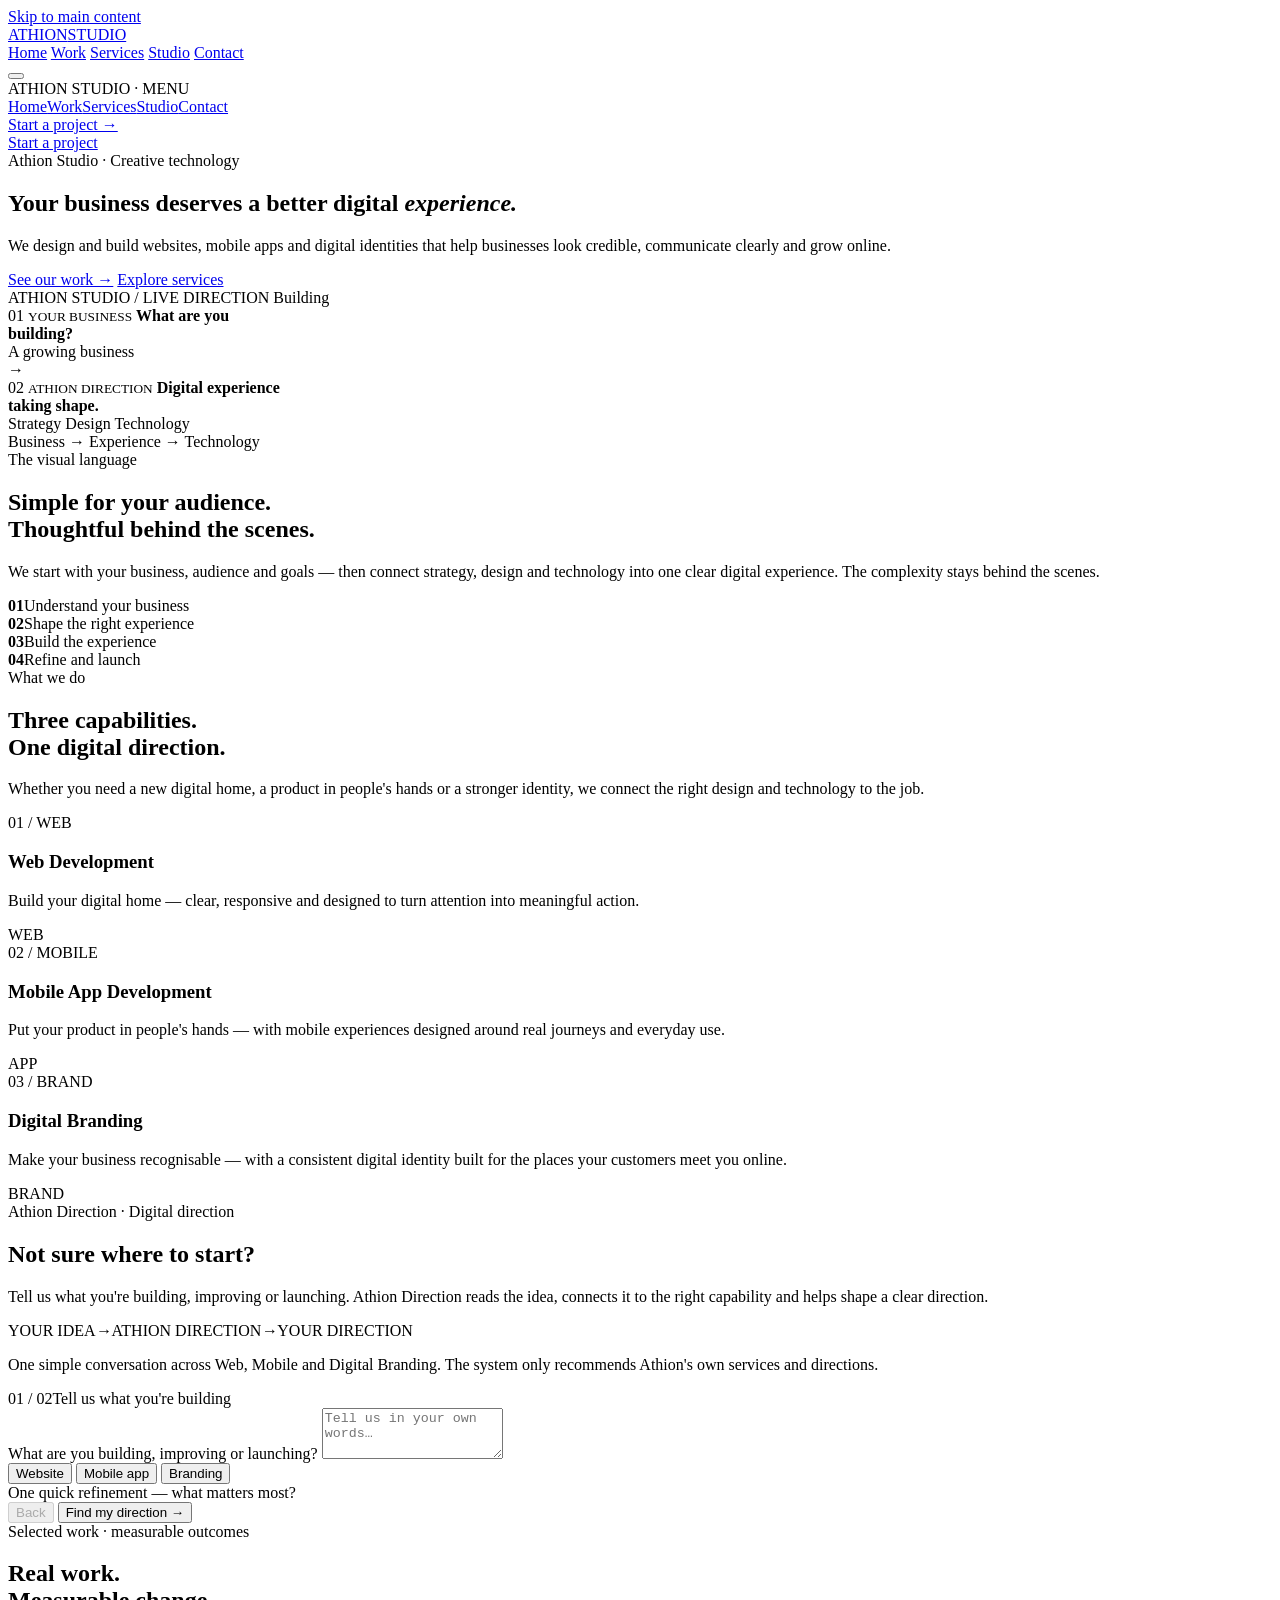
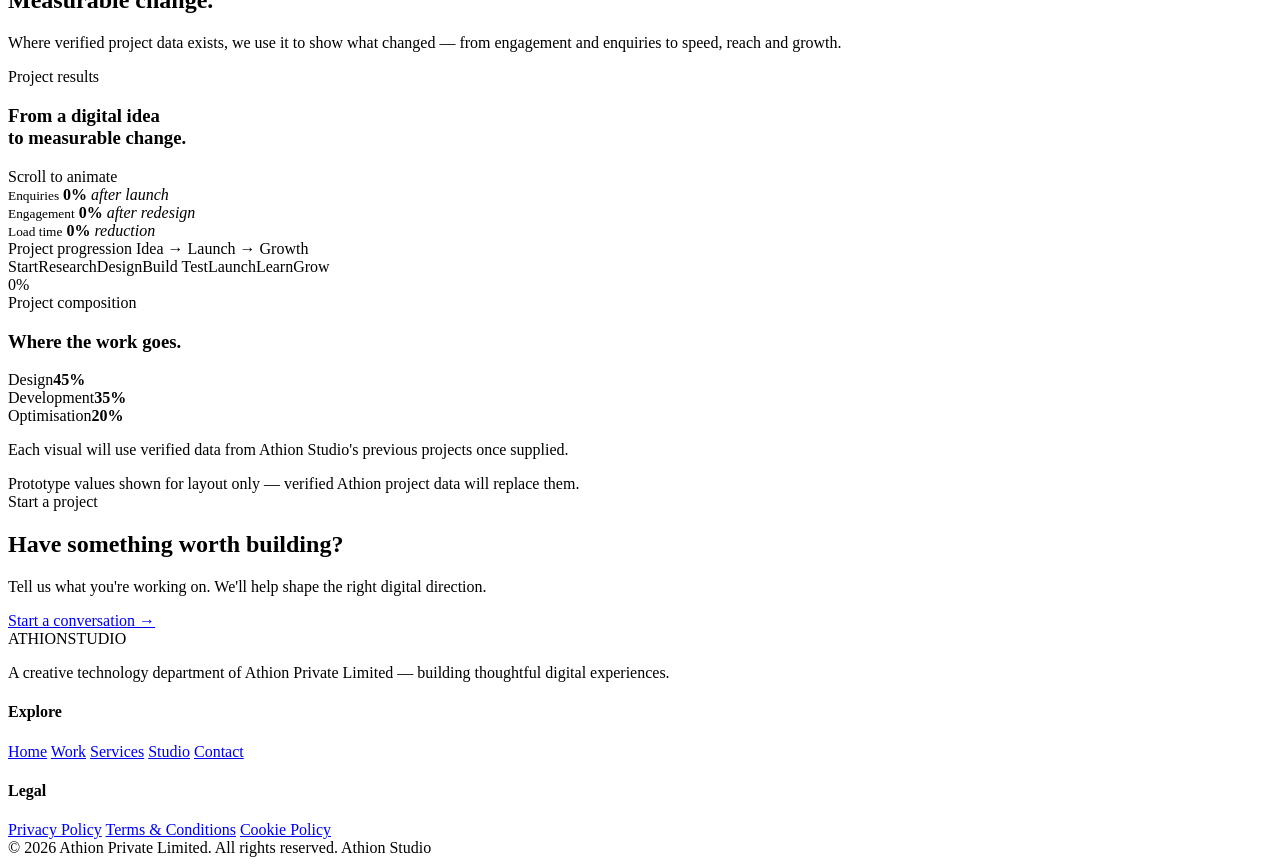
==== index.html @ c83d3cfb "Add files via upload" ====
<!DOCTYPE html>

<html lang="en">
<head>
<meta charset="utf-8"/>
<meta content="width=device-width, initial-scale=1.0" name="viewport"/>
<title>Athion Studio | Web, Mobile &amp; Digital Branding</title>
<link href="https://fonts.googleapis.com" rel="preconnect"/>
<link crossorigin="" href="https://fonts.gstatic.com" rel="preconnect"/>
<link href="https://fonts.googleapis.com/css2?family=Inter:wght@400;500;600;700;800&amp;display=swap" rel="stylesheet"/>
<link href="css/style.css" rel="stylesheet"/>
<meta content="Athion Studio creates thoughtful websites, mobile applications and digital branding for businesses through Curated and Crafted digital systems." name="description"/><meta content="index,follow,max-image-preview:large,max-snippet:-1,max-video-preview:-1" name="robots"/><meta content="Athion Private Limited" name="author"/><meta content="#f7f7f4" name="theme-color"/><link href="https://athionstudio.com/" rel="canonical"/><meta content="website" property="og:type"/><meta content="Athion Studio" property="og:site_name"/><meta content="Athion Studio | Web, Mobile &amp; Digital Branding" property="og:title"/><meta content="Athion Studio creates thoughtful websites, mobile applications and digital branding for businesses through Curated and Crafted digital systems." property="og:description"/><meta content="https://athionstudio.com/" property="og:url"/><meta content="summary_large_image" name="twitter:card"/><meta content="Athion Studio | Web, Mobile &amp; Digital Branding" name="twitter:title"/><meta content="Athion Studio creates thoughtful websites, mobile applications and digital branding for businesses through Curated and Crafted digital systems." name="twitter:description"/><link href="assets/favicon.ico" rel="icon" sizes="any"/>
<link href="assets/athion-studio-favicon-32.png" rel="icon" type="image/png" sizes="32x32"/>
<link href="assets/athion-studio-favicon-180.png" rel="apple-touch-icon" sizes="180x180"/><script type="application/ld+json">{"@context":"https://schema.org","@graph":[{"@type":"Organization","@id":"https://athionstudio.com/#organization","name":"Athion Private Limited","brand":{"@type":"Brand","name":"Athion Studio"},"url":"https://athionstudio.com/","email":"hello@athionstudio.com","logo":"https://athionstudio.com/assets/athion-studio-favicon-180.png"},{"@type":"WebSite","@id":"https://athionstudio.com/#website","url":"https://athionstudio.com/","name":"Athion Studio","publisher":{"@id":"https://athionstudio.com/#organization"},"inLanguage":"en-IN"}]}</script><meta content="en_IN" property="og:locale"/><meta content="https://athionstudio.com/assets/og-image.webp" property="og:image"/>
<meta content="image/webp" property="og:image:type"/><meta content="1200" property="og:image:width"/><meta content="630" property="og:image:height"/><meta content="Athion Studio — Creative technology for better digital experiences" property="og:image:alt"/><meta content="https://athionstudio.com/assets/og-image.webp" name="twitter:image"/><meta content="Athion Studio — Creative technology for better digital experiences" name="twitter:image:alt"/></head>
<body><a class="skip-link" href="#main-content">Skip to main content</a>
<div class="site">
<!-- HEADER -->
<header aria-label="Primary navigation" class="nav wrap">
<a class="logo" href="index.html">ATHION<span>STUDIO</span></a>
<nav aria-label="Primary navigation">
<a aria-current="page" class="active" href="index.html">Home</a>
<a href="work.html">Work</a>
<a href="services.html">Services</a>
<a href="studio.html">Studio</a>
<a href="contact.html">Contact</a>
</nav>
<button aria-controls="mobile-menu" aria-expanded="false" aria-label="Open navigation menu" class="mobile-menu-toggle" type="button"><span></span><span></span><span></span></button>
<div aria-hidden="true" class="mobile-menu" id="mobile-menu"><div class="mobile-menu-inner"><div class="mobile-menu-label">ATHION STUDIO · MENU</div><nav aria-label="Mobile navigation"><a aria-current="page" class="active"  href="index.html">Home</a><a  href="work.html">Work</a><a  href="services.html">Services</a><a  href="studio.html">Studio</a><a  href="contact.html">Contact</a></nav><a class="dark-btn mobile-menu-cta" href="contact.html">Start a project →</a></div></div>
<a class="dark-btn nav-cta" href="contact.html">Start a project</a>
</header>
<main class="wrap" id="main-content">
<!-- HERO / CLIENT POV -->
<section class="hero">
<div class="hero-grid">
<div class="hero-copy">
<div class="eyebrow">Athion Studio · Creative technology</div>
<h1>Your business deserves a better digital <em>experience.</em></h1>
<p>We design and build websites, mobile apps and digital identities that help businesses look credible, communicate clearly and grow online.</p>
<div class="actions">
<a class="dark-btn" href="work.html">See our work →</a>
<a class="light-btn" href="services.html">Explore services</a>
</div>
</div>
<div class="hero-visual">
<div class="ai-orb orb-a"></div>
<div class="ai-orb orb-b"></div>
<div class="studio-flow">
<div class="flow-top">
<span class="flow-label">ATHION STUDIO / LIVE DIRECTION</span>
<span class="flow-dot"><i></i> Building</span>
</div>
<div class="flow-stage">
<div class="flow-card input-card">
<span class="flow-icon">01</span>
<small>YOUR BUSINESS</small>
<strong>What are you<br/>building?</strong>
<div class="flow-chip">A growing business</div>
</div>
<div class="flow-arrow">→</div>
<div class="flow-card output-card">
<span class="flow-icon purple">02</span>
<small>ATHION DIRECTION</small>
<strong>Digital experience<br/>taking shape.</strong>
<div class="direction-list">
<span><i></i> Strategy</span>
<span><i></i> Design</span>
<span><i></i> Technology</span>
</div>
</div>
</div>
<div class="flow-bottom">
<div class="progress-line"><i></i></div>
<span>Business → Experience → Technology</span>
</div>
</div>
</div>
</div>
</section>
<!-- HOW ATHION WORKS -->
<section class="section" id="studio">
<div class="section-head">
<div>
<div class="eyebrow">The visual language</div>
<h2>Simple for your audience.<br/>Thoughtful behind the scenes.</h2>
</div>
<p>We start with your business, audience and goals — then connect strategy, design and technology into one clear digital experience. The complexity stays behind the scenes.</p>
</div>
<div class="stats">
<article><strong>01</strong><span>Understand your business</span></article>
<article><strong>02</strong><span>Shape the right experience</span></article>
<article><strong>03</strong><span>Build the experience</span></article>
<article><strong>04</strong><span>Refine and launch</span></article>
</div>
</section>
<!-- SERVICES -->
<section class="section" id="services">
<div class="section-head">
<div>
<div class="eyebrow">What we do</div>
<h2>Three capabilities.<br/>One digital direction.</h2>
</div>
<p>Whether you need a new digital home, a product in people's hands or a stronger identity, we connect the right design and technology to the job.</p>
</div>
<div class="solutions service-grid">
<article class="solution lavender">
<span class="pill">01 / WEB</span>
<h3>Web Development</h3>
<p>Build your digital home — clear, responsive and designed to turn attention into meaningful action.</p>
<div class="service-mark">WEB</div>
</article>
<article class="solution blue">
<span class="pill">02 / MOBILE</span>
<h3>Mobile App Development</h3>
<p>Put your product in people's hands — with mobile experiences designed around real journeys and everyday use.</p>
<div class="service-mark">APP</div>
</article>
<article class="solution peach">
<span class="pill">03 / BRAND</span>
<h3>Digital Branding</h3>
<p>Make your business recognisable — with a consistent digital identity built for the places your customers meet you online.</p>
<div class="service-mark">BRAND</div>
</article>
</div>
</section>
<!-- DIRECTION INTERACTIVE -->
<section class="section" id="direction">
<div class="ai ai-selector">
<div class="ai-grid">
<div>
<div class="eyebrow purple">Athion Direction · Digital direction</div>
<h2>Not sure where to start?</h2>
<p>Tell us what you're building, improving or launching. Athion Direction reads the idea, connects it to the right capability and helps shape a clear direction.</p>
<div aria-label="Athion digital direction system" class="ai-system-map">
<span>YOUR IDEA</span><i>→</i><span>ATHION DIRECTION</span><i>→</i><span>YOUR DIRECTION</span>
</div>
<p class="ai-note">One simple conversation across Web, Mobile and Digital Branding. The system only recommends Athion's own services and directions.</p>
</div>
<div class="promptbox selector-box">
<div class="selector-progress"><span id="selector-step">01 / 02</span><span id="selector-status">Tell us what you're building</span></div>
<div class="selector-step is-active" data-step="1">
<label for="direction-input">What are you building, improving or launching?</label>
<textarea class="direction-input" id="direction-input" maxlength="500" placeholder="Tell us in your own words…" rows="3"></textarea>
<div class="suggestions">
<button data-prompt="I need a website for my business." type="button">Website</button>
<button data-prompt="I have an app idea for my business." type="button">Mobile app</button>
<button data-prompt="Our brand needs a new digital identity." type="button">Branding</button>
</div>
</div>
<div class="selector-step" data-step="2">
<label id="step2-label">One quick refinement — what matters most?</label>
<div class="choice-grid two" id="step2-choices"></div>
</div>
<div class="selector-actions">
<button class="light-btn" disabled="" id="selector-back" type="button">Back</button>
<button class="dark-btn" id="selector-next" type="button">Find my direction →</button>
</div>
<div aria-live="polite" class="response selector-result" id="selector-result"></div>
</div>
</div>
</div>
</section>
<!-- RESULTS / ANIMATED DATA -->
<section class="section" id="work">
<div class="section-head">
<div>
<div class="eyebrow">Selected work · measurable outcomes</div>
<h2>Real work.<br/>Measurable change.</h2>
</div>
<p>Where verified project data exists, we use it to show what changed — from engagement and enquiries to speed, reach and growth.</p>
</div>
<div class="results-panel">
<div class="result-intro">
<div>
<span class="result-kicker">Project results</span>
<h3>From a digital idea<br/>to measurable change.</h3>
</div>
<span class="result-status">Scroll to animate</span>
</div>
<div class="metrics">
<article class="metric">
<small>Enquiries</small>
<strong data-count="38" data-prefix="+">0%</strong>
<em>after launch</em>
</article>
<article class="metric">
<small>Engagement</small>
<strong data-count="42" data-prefix="+">0%</strong>
<em>after redesign</em>
</article>
<article class="metric">
<small>Load time</small>
<strong data-count="48" data-prefix="−">0%</strong>
<em>reduction</em>
</article>
</div>
<div class="growth-chart">
<div class="chart-title">
<span>Project progression</span>
<span>Idea → Launch → Growth</span>
</div>
<div aria-label="Illustrative project progression" class="animated-bars">
<i data-height="31%"></i><i data-height="42%"></i><i data-height="38%"></i>
<i data-height="55%"></i><i data-height="51%"></i><i data-height="72%"></i>
<i data-height="67%"></i><i data-height="91%"></i>
</div>
<div class="chart-labels">
<span>Start</span><span>Research</span><span>Design</span><span>Build</span>
<span>Test</span><span>Launch</span><span>Learn</span><span>Grow</span>
</div>
</div>
<div class="composition">
<div class="ring-wrap">
<div class="ring" id="result-ring"></div>
<div class="ring-center" id="ring-text">0%</div>
</div>
<div class="composition-copy">
<div class="eyebrow">Project composition</div>
<h3>Where the work goes.</h3>
<div class="legend">
<div><span><i class="dot design"></i>Design</span><b>45%</b></div>
<div><span><i class="dot build"></i>Development</span><b>35%</b></div>
<div><span><i class="dot optimise"></i>Optimisation</span><b>20%</b></div>
</div>
<p>Each visual will use verified data from Athion Studio's previous projects once supplied.</p>
</div>
</div>
<div class="data-note">Prototype values shown for layout only — verified Athion project data will replace them.</div>
</div>
</section>
</main>
<!-- FINAL CTA -->
<section class="final-cta">
<div>
<div class="eyebrow">Start a project</div>
<h2>Have something worth building?</h2>
<p>Tell us what you're working on. We'll help shape the right digital direction.</p>
</div>
<a class="dark-btn" href="contact.html">Start a conversation →</a>
</section>
<!-- FOOTER -->
<footer class="footer wrap" id="contact">
<div class="footer-main">
<div class="footer-brand">
<div class="logo">ATHION<span>STUDIO</span></div>
<p>A creative technology department of Athion Private Limited — building thoughtful digital experiences.</p>
</div>
<div class="footer-links">
<div>
<h4>Explore</h4>
<a href="#">Home</a>
<a href="work.html">Work</a>
<a href="services.html">Services</a>
<a href="studio.html">Studio</a>
<a href="contact.html">Contact</a>
</div>
<div>
<h4>Legal</h4>
<a href="legal/privacy.html">Privacy Policy</a>
<a href="#">Terms &amp; Conditions</a>
<a href="legal/cookies.html">Cookie Policy</a>
</div>
</div>
</div>
<div class="footer-bottom">
<span>© 2026 Athion Private Limited. All rights reserved.</span>
<span>Athion Studio</span>
</div>
</footer>
</div>
<script src="js/script.js"></script>
</body>
</html>
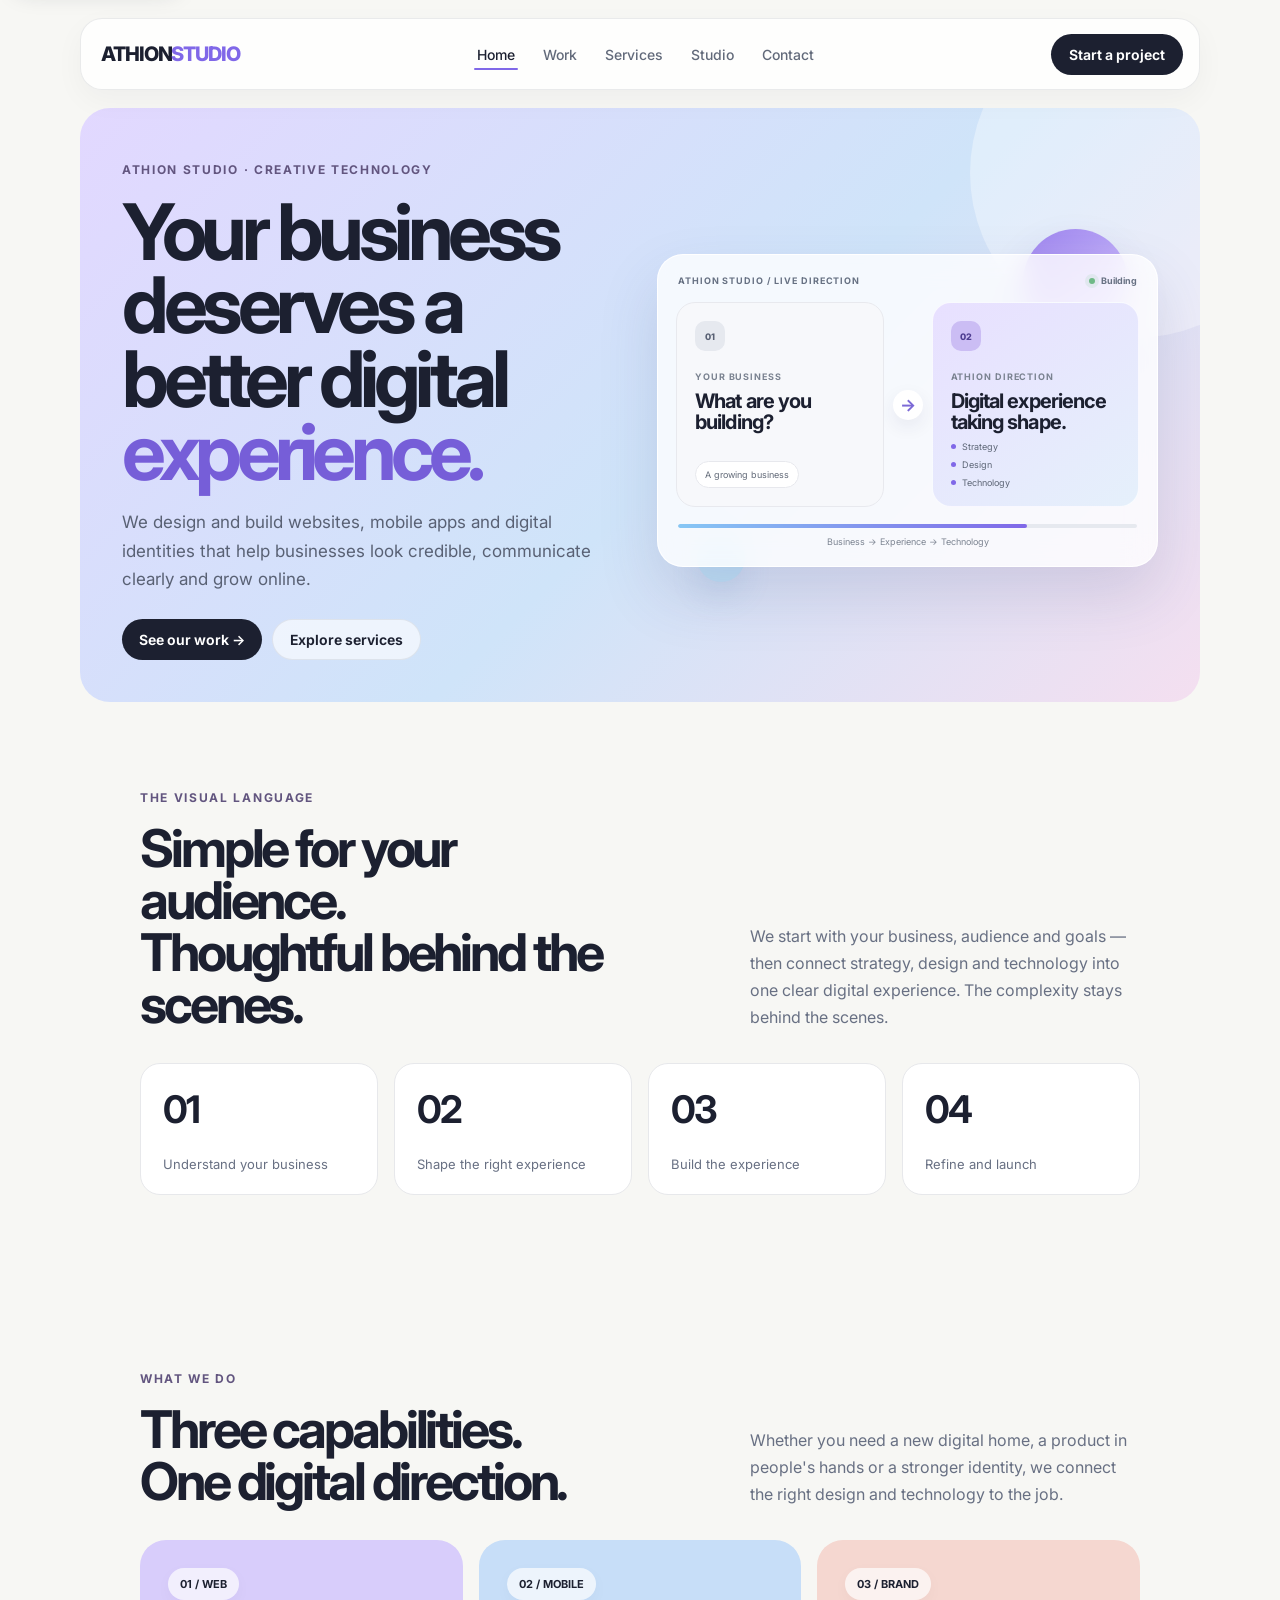
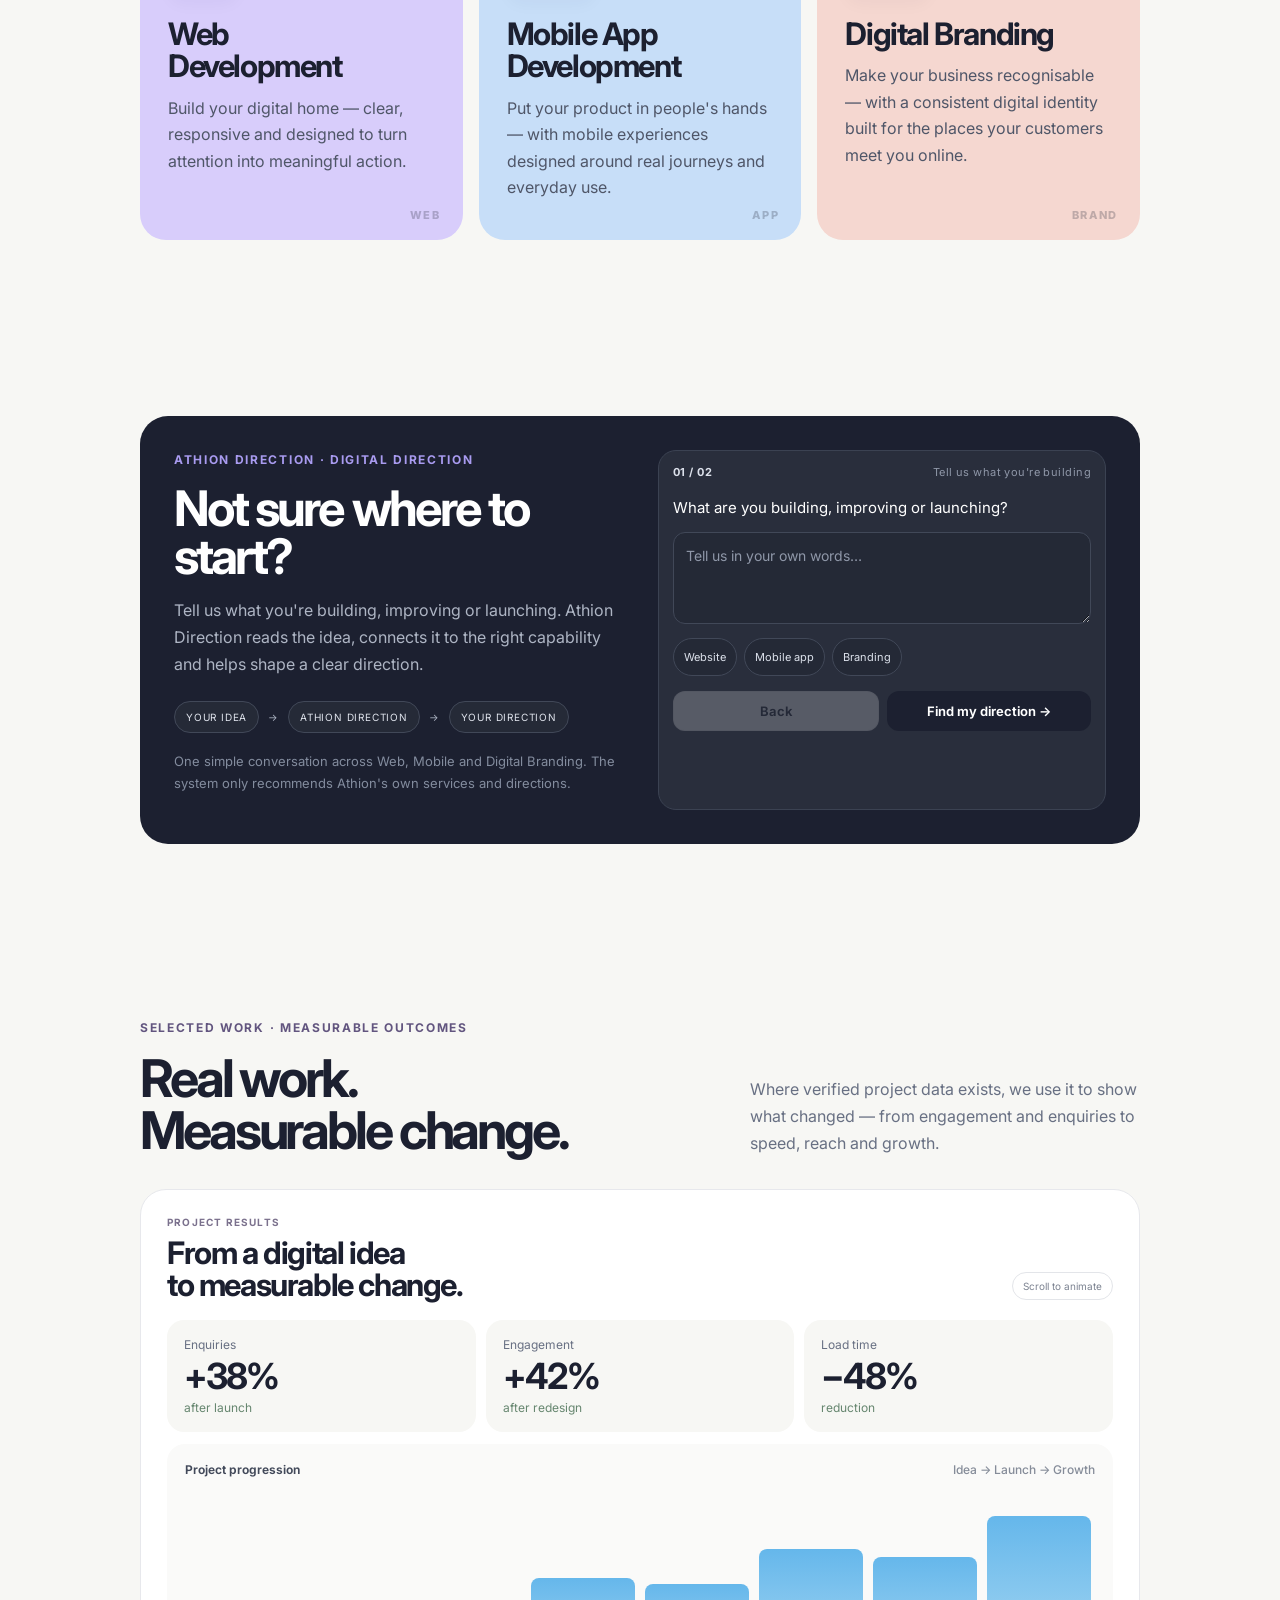
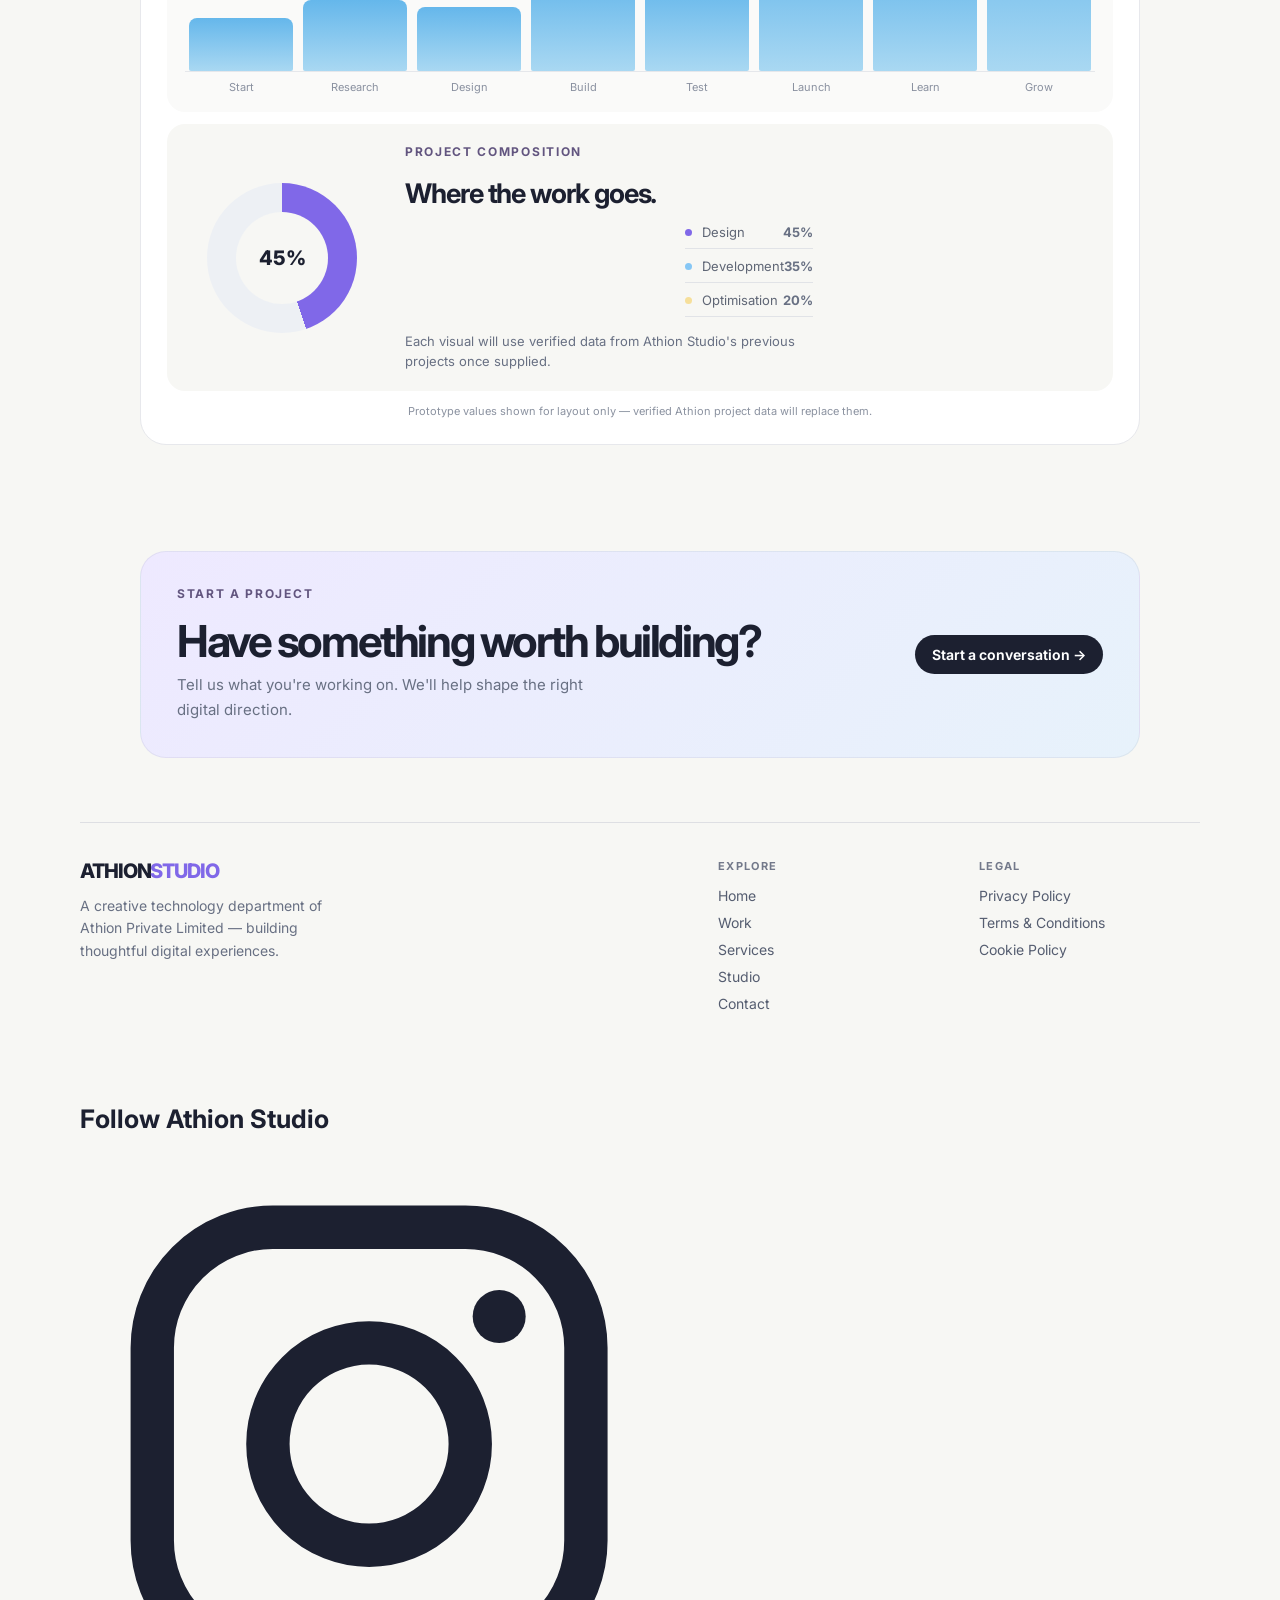
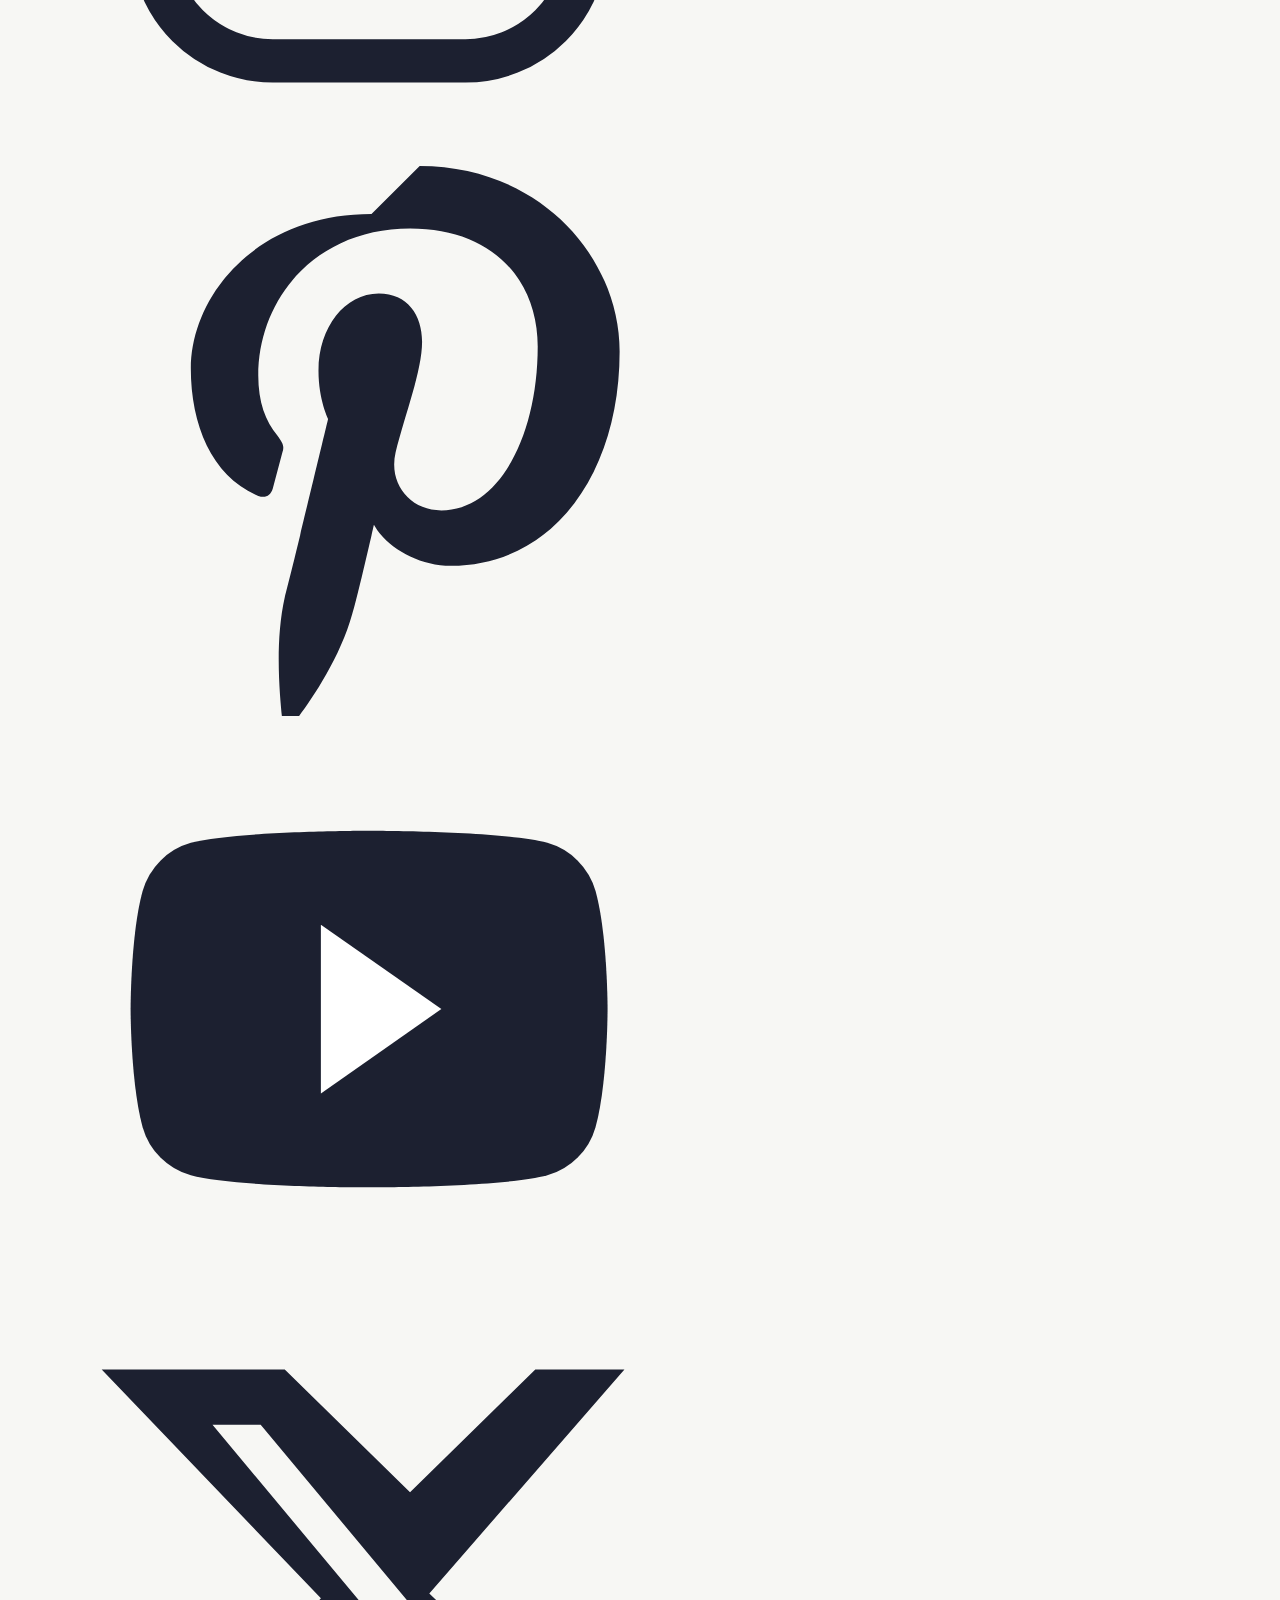
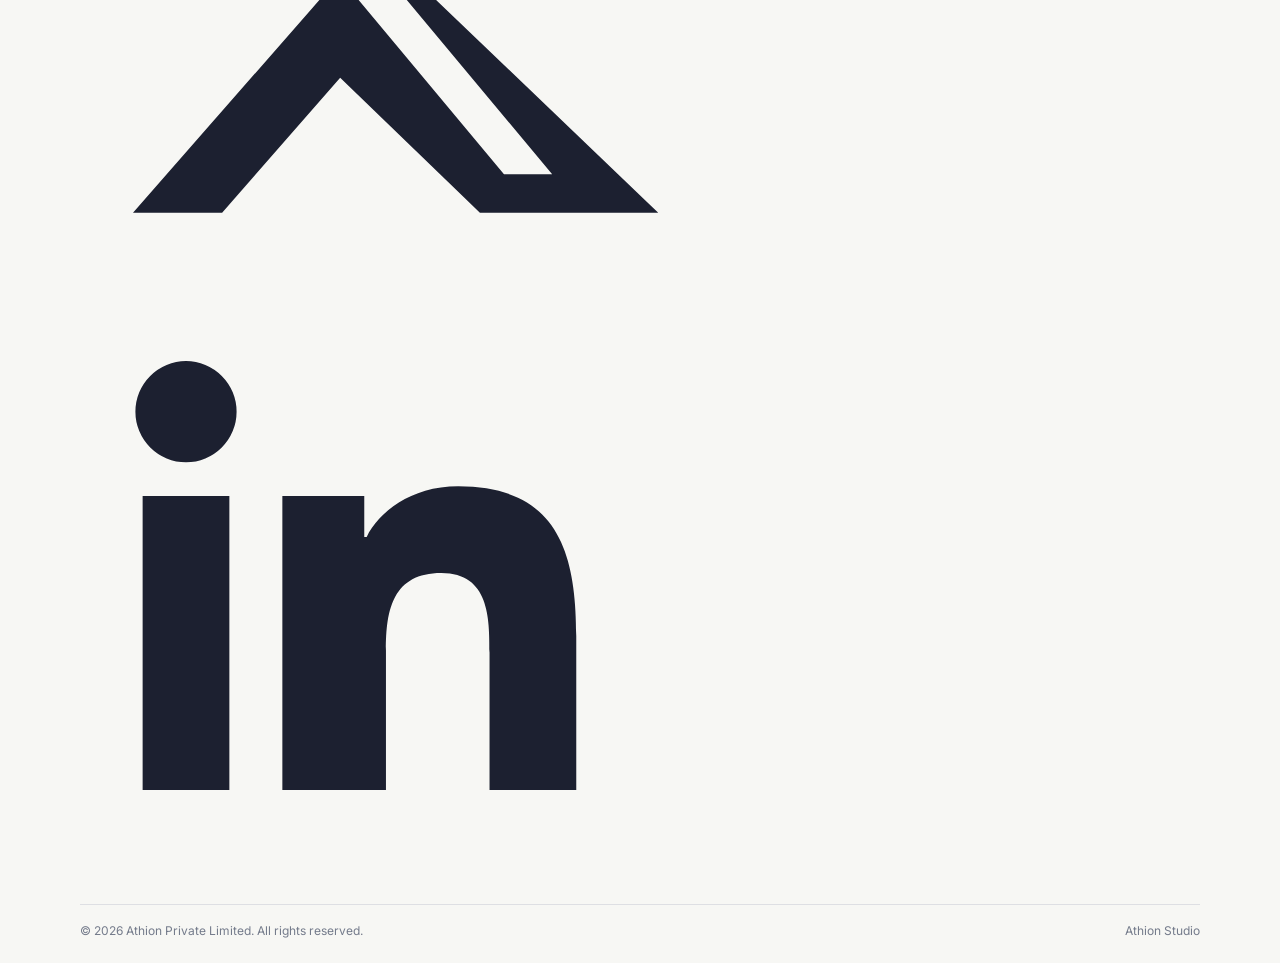
==== commit 5d70ce77: "Update index.html" ====
--- a/index.html
+++ b/index.html
@@ -9,8 +9,8 @@
 <link crossorigin="" href="https://fonts.gstatic.com" rel="preconnect"/>
 <link href="https://fonts.googleapis.com/css2?family=Inter:wght@400;500;600;700;800&amp;display=swap" rel="stylesheet"/>
 <link href="css/style.css" rel="stylesheet"/>
-<meta content="Athion Studio creates thoughtful websites, mobile applications and digital branding for businesses through Curated and Crafted digital systems." name="description"/><meta content="index,follow,max-image-preview:large,max-snippet:-1,max-video-preview:-1" name="robots"/><meta content="Athion Private Limited" name="author"/><meta content="#f7f7f4" name="theme-color"/><link href="https://athionstudio.com/" rel="canonical"/><meta content="website" property="og:type"/><meta content="Athion Studio" property="og:site_name"/><meta content="Athion Studio | Web, Mobile &amp; Digital Branding" property="og:title"/><meta content="Athion Studio creates thoughtful websites, mobile applications and digital branding for businesses through Curated and Crafted digital systems." property="og:description"/><meta content="https://athionstudio.com/" property="og:url"/><meta content="summary_large_image" name="twitter:card"/><meta content="Athion Studio | Web, Mobile &amp; Digital Branding" name="twitter:title"/><meta content="Athion Studio creates thoughtful websites, mobile applications and digital branding for businesses through Curated and Crafted digital systems." name="twitter:description"/><link href="assets/favicon.ico" rel="icon" sizes="any"/>
-<link href="assets/athion-studio-favicon-32.png" rel="icon" type="image/png" sizes="32x32"/>
+<meta content="Athion Studio is the creative technology department of Athion Private Limited, building thoughtful web, mobile and digital branding experiences for businesses." name="description"/><meta content="index,follow,max-image-preview:large,max-snippet:-1,max-video-preview:-1" name="robots"/><meta content="Athion Private Limited" name="author"/><meta content="#f7f7f4" name="theme-color"/><link href="https://athionstudio.com/index.html" rel="canonical"/><meta content="website" property="og:type"/><meta content="Athion Studio" property="og:site_name"/><meta content="Athion Studio | Web, Mobile &amp; Digital Branding" property="og:title"/><meta content="Athion Studio is the creative technology department of Athion Private Limited, building thoughtful web, mobile and digital branding experiences for businesses." property="og:description"/><meta content="https://athionstudio.com/index.html" property="og:url"/><meta content="summary_large_image" name="twitter:card"/><meta content="Athion Studio | Web, Mobile &amp; Digital Branding" name="twitter:title"/><meta content="Athion Studio is the creative technology department of Athion Private Limited, building thoughtful web, mobile and digital branding experiences for businesses." name="twitter:description"/><link href="assets/favicon.ico" rel="icon" sizes="any"/>
+<link href="assets/athion-studio-favicon-32.png" rel="icon" sizes="32x32" type="image/png"/>
 <link href="assets/athion-studio-favicon-180.png" rel="apple-touch-icon" sizes="180x180"/><script type="application/ld+json">{"@context":"https://schema.org","@graph":[{"@type":"Organization","@id":"https://athionstudio.com/#organization","name":"Athion Private Limited","brand":{"@type":"Brand","name":"Athion Studio"},"url":"https://athionstudio.com/","email":"hello@athionstudio.com","logo":"https://athionstudio.com/assets/athion-studio-favicon-180.png"},{"@type":"WebSite","@id":"https://athionstudio.com/#website","url":"https://athionstudio.com/","name":"Athion Studio","publisher":{"@id":"https://athionstudio.com/#organization"},"inLanguage":"en-IN"}]}</script><meta content="en_IN" property="og:locale"/><meta content="https://athionstudio.com/assets/og-image.webp" property="og:image"/>
 <meta content="image/webp" property="og:image:type"/><meta content="1200" property="og:image:width"/><meta content="630" property="og:image:height"/><meta content="Athion Studio — Creative technology for better digital experiences" property="og:image:alt"/><meta content="https://athionstudio.com/assets/og-image.webp" name="twitter:image"/><meta content="Athion Studio — Creative technology for better digital experiences" name="twitter:image:alt"/></head>
 <body><a class="skip-link" href="#main-content">Skip to main content</a>
@@ -26,7 +26,7 @@
 <a href="contact.html">Contact</a>
 </nav>
 <button aria-controls="mobile-menu" aria-expanded="false" aria-label="Open navigation menu" class="mobile-menu-toggle" type="button"><span></span><span></span><span></span></button>
-<div aria-hidden="true" class="mobile-menu" id="mobile-menu"><div class="mobile-menu-inner"><div class="mobile-menu-label">ATHION STUDIO · MENU</div><nav aria-label="Mobile navigation"><a aria-current="page" class="active"  href="index.html">Home</a><a  href="work.html">Work</a><a  href="services.html">Services</a><a  href="studio.html">Studio</a><a  href="contact.html">Contact</a></nav><a class="dark-btn mobile-menu-cta" href="contact.html">Start a project →</a></div></div>
+<div aria-hidden="true" class="mobile-menu" id="mobile-menu"><div class="mobile-menu-inner"><div class="mobile-menu-label">ATHION STUDIO · MENU</div><nav aria-label="Mobile navigation"><a aria-current="page" class="active" href="index.html">Home</a><a href="work.html">Work</a><a href="services.html">Services</a><a href="studio.html">Studio</a><a href="contact.html">Contact</a></nav><a class="dark-btn mobile-menu-cta" href="contact.html">Start a project →</a></div></div>
 <a class="dark-btn nav-cta" href="contact.html">Start a project</a>
 </header>
 <main class="wrap" id="main-content">
@@ -261,7 +261,7 @@
 <a href="legal/cookies.html">Cookie Policy</a>
 </div>
 </div>
-</div>
+<div class="footer-social"><h2>Follow Athion Studio</h2><div aria-label="Athion Studio social media links" class="social-icons"><a aria-label="Instagram" class="social-icon" href="https://www.instagram.com/athionstudio/" rel="noopener noreferrer" target="_blank" title="Instagram"><svg aria-hidden="true" viewbox="0 0 24 24"><rect fill="none" height="18" rx="5" stroke="currentColor" stroke-width="1.8" width="18" x="3" y="3"></rect><circle cx="12" cy="12" fill="none" r="4.2" stroke="currentColor" stroke-width="1.8"></circle><circle cx="17.4" cy="6.7" fill="currentColor" r="1.1"></circle></svg></a><a aria-label="Pinterest" class="social-icon" href="https://www.pinterest.com/athionstudio/" rel="noopener noreferrer" target="_blank" title="Pinterest"><svg aria-hidden="true" viewbox="0 0 24 24"><path d="M12.1 3.2c-4.9 0-7.5 3.5-7.5 6.4 0 2.4.9 4.5 2.8 5.3.3.1.5 0 .6-.3l.4-1.5c.1-.3 0-.4-.2-.7-.5-.6-.8-1.4-.8-2.5 0-3.2 2.4-6.1 6.3-6.1 3.4 0 5.3 2.1 5.3 4.9 0 3.7-1.6 6.8-4 6.8-1.3 0-2.2-1.1-1.9-2.4.4-1.6 1.1-3.4 1.1-4.6 0-1.1-.6-2-1.8-2-1.4 0-2.5 1.4-2.5 3.2 0 1.2.4 2 .4 2s-1.5 6.3-1.8 7.4c-.5 2.2-.1 4.9-.1 5.2.1.2.3.2.4.1.2-.2 1.9-2.4 2.5-4.6.2-.6.9-3.7.9-3.7.5.9 1.8 1.7 3.2 1.7 4.2 0 7-3.8 7-8.9 0-3.9-3.3-7.7-8.3-7.7Z" fill="currentColor"></path></svg></a><a aria-label="YouTube" class="social-icon" href="https://www.youtube.com/@AthionStudio" rel="noopener noreferrer" target="_blank" title="YouTube"><svg aria-hidden="true" viewbox="0 0 24 24"><path d="M21.4 7.1a2.9 2.9 0 0 0-2-2C17.6 4.6 12 4.6 12 4.6s-5.6 0-7.4.5a2.9 2.9 0 0 0-2 2C2.1 8.9 2.1 12 2.1 12s0 3.1.5 4.9a2.9 2.9 0 0 0 2 2c1.8.5 7.4.5 7.4.5s5.6 0 7.4-.5a2.9 2.9 0 0 0 2-2c.5-1.8.5-4.9.5-4.9s0-3.1-.5-4.9Z" fill="currentColor"></path><path d="m10 15.5 5-3.5-5-3.5v7Z" fill="#fff"></path></svg></a><a aria-label="X" class="social-icon" href="https://x.com/AthionStudio" rel="noopener noreferrer" target="_blank" title="X"><svg aria-hidden="true" viewbox="0 0 24 24"><path d="M18.9 2.8h3.7l-8.1 9.3 9.5 9.1h-7.4l-5.8-5.6-4.9 5.6H2.2l7.8-8.9L.9 2.8h7.6l5.2 5.1 5.2-5.1Zm-1.3 16.8h2L7.5 5.1h-2l12.1 14.5Z" fill="currentColor"></path></svg></a><a aria-label="LinkedIn" class="social-icon" href="https://www.linkedin.com/in/athion-studio-913445441/" rel="noopener noreferrer" target="_blank" title="LinkedIn"><svg aria-hidden="true" viewbox="0 0 24 24"><path d="M4.4 3.2a2.1 2.1 0 1 1 0 4.2 2.1 2.1 0 0 1 0-4.2ZM2.6 8.8h3.6V21H2.6V8.8Zm5.8 0h3.4v1.7h.1c.5-1 1.8-2.1 3.8-2.1 4.1 0 4.9 2.7 4.9 6.2V21H17v-5.7c0-1.4 0-3.3-2-3.3s-2.3 1.5-2.3 3.2V21H8.4V8.8Z" fill="currentColor"></path></svg></a></div></div></div>
 <div class="footer-bottom">
 <span>© 2026 Athion Private Limited. All rights reserved.</span>
 <span>Athion Studio</span>
--- a/css/style.css
+++ b/css/style.css
@@ -0,0 +1,696 @@
+*{box-sizing:border-box}
+:root{
+  --bg:#f7f7f4;--ink:#1c2030;--muted:#687083;--lav:#d8cdfb;
+  --blue:#c7def8;--blue2:#86c7f5;--purple:#8068e8;--yellow:#f6df9a;
+  --peach:#f5d7d0;--white:#fff;--grid-gap:16px;--section-pad:88px
+}
+html{scroll-behavior:smooth}
+body{margin:0;background:var(--bg);color:var(--ink);font-family:Inter,ui-sans-serif,system-ui,-apple-system,BlinkMacSystemFont,"Segoe UI",sans-serif}
+button,input{font:inherit}button{cursor:pointer}
+a{color:inherit}.site{overflow:hidden}.wrap{width:min(1120px,calc(100% - 48px));margin:auto}
+
+/* Header */
+.nav{height:72px;margin-top:18px;background:rgba(255,255,255,.82);backdrop-filter:blur(18px);border:1px solid rgba(28,32,48,.09);border-radius:22px;display:flex;align-items:center;justify-content:space-between;padding:0 16px 0 20px;position:relative;z-index:2;box-shadow:0 10px 30px rgba(28,32,48,.04)}
+.logo{text-decoration:none;font-weight:800;letter-spacing:-.055em;font-size:20px}.logo span{color:var(--purple)}
+nav{display:flex;gap:22px;align-items:center}nav a{text-decoration:none;color:#626a7a;font-size:12px;font-weight:500;padding:9px 3px;position:relative}nav a.active,nav a:hover{color:var(--ink)}nav a.active:after{content:"";position:absolute;left:0;right:0;bottom:2px;height:2px;border-radius:4px;background:var(--purple)}
+.dark-btn,.light-btn{border:0;border-radius:999px;padding:11px 17px;font-size:12px;font-weight:650;text-decoration:none;display:inline-flex;align-items:center;justify-content:center}
+.dark-btn{background:var(--ink);color:#fff}.light-btn{background:rgba(255,255,255,.62);color:var(--ink);border:1px solid rgba(28,32,48,.08)}
+.nav-cta{padding:12px 18px}
+
+/* Hero */
+.hero{max-width:1120px;margin:18px auto 0;border-radius:30px;padding:54px 42px 42px;background:linear-gradient(135deg,#e2d8ff 0%,#cfe4f9 55%,#f4dff0 100%);min-height:560px;position:relative;overflow:hidden}
+.hero:before{content:"";position:absolute;width:330px;height:330px;border-radius:50%;background:rgba(255,255,255,.34);right:-100px;top:-100px}
+.hero-grid{display:grid;grid-template-columns:1fr 1fr;gap:34px;align-items:center;position:relative;z-index:1}.hero-copy{max-width:500px}
+.eyebrow{font-size:11px;font-weight:700;letter-spacing:.14em;text-transform:uppercase;color:#62557f;margin-bottom:18px}.eyebrow.purple{color:#a99bf0}
+.hero h1{font-size:clamp(48px,7vw,78px);line-height:.94;letter-spacing:-.07em;margin:0 0 20px;max-width:590px}.hero h1 em{font-style:normal;color:#765ed8}
+.hero p{max-width:470px;color:#596174;line-height:1.6;font-size:14px;margin-bottom:25px}.actions{display:flex;gap:10px;flex-wrap:wrap}
+.hero-visual{position:relative;min-height:380px;display:flex;justify-content:center;align-items:center}.orb{position:absolute;width:110px;height:110px;border-radius:50%;background:linear-gradient(145deg,#9d84ee,#d9ccff);right:15%;top:2%;box-shadow:0 24px 45px rgba(86,65,160,.18)}
+.dashboard{position:absolute;left:4%;right:4%;top:16%;background:rgba(255,255,255,.82);border:1px solid rgba(255,255,255,.9);border-radius:25px;padding:16px;box-shadow:0 28px 60px rgba(69,66,120,.16);backdrop-filter:blur(12px);transform:none}
+.dash-head{display:flex;justify-content:space-between;align-items:center;font-size:11px;font-weight:700;margin-bottom:12px}.mini-grid{display:grid;grid-template-columns:1fr 1fr;gap:10px}
+.card{background:rgba(247,248,251,.9);border-radius:17px;padding:15px;min-height:105px;border:1px solid rgba(28,32,48,.05);transform:none}.card.wide{grid-column:span 2}
+.big{font-size:28px;font-weight:800;letter-spacing:-.05em}.small{font-size:10px;color:var(--muted);margin-top:5px}
+.bar{height:7px;background:#e8ebf1;border-radius:20px;margin-top:13px;overflow:hidden}.bar i{display:block;height:100%;border-radius:20px;background:linear-gradient(90deg,var(--blue2),var(--purple))}
+.chart{height:120px;display:flex;align-items:end;gap:7px;padding:12px 4px 0}.chart i,.bars i{flex:1;border-radius:8px 8px 3px 3px;background:linear-gradient(to top,#b7d8f6,#83c5f4)}
+
+/* Shared sections */
+.section{padding:var(--section-pad) 0}.section-head{max-width:1000px;margin:0 auto 32px;display:grid;grid-template-columns:1fr 1fr;align-items:end;gap:25px}.section-head>div{padding-right:24px}.section-head>p{margin:0;justify-self:end;max-width:390px;color:var(--muted);font-size:13px;line-height:1.6}
+.section h2{font-size:42px;line-height:1;letter-spacing:-.06em;margin:0}
+.stats{max-width:1000px;margin:0 auto;display:grid;grid-template-columns:repeat(4,1fr);gap:var(--grid-gap)}.stats article{background:#fff;border:1px solid #e7e8eb;border-radius:20px;padding:22px;min-height:132px;display:flex;flex-direction:column;justify-content:space-between;transform:none}.stats strong{font-size:34px;letter-spacing:-.06em}.stats span{color:var(--muted);font-size:10px}
+
+/* Services */
+.solutions{max-width:1000px;margin:0 auto;display:grid;grid-template-columns:repeat(3,1fr);gap:var(--grid-gap)}.solution{border-radius:26px;padding:28px;min-height:300px;position:relative;overflow:hidden;display:flex;flex-direction:column;transform:none}.solution.lavender{background:var(--lav)}.solution.blue{background:var(--blue)}.solution.peach{background:var(--peach)}
+.solution h3{font-size:26px;line-height:1.05;letter-spacing:-.045em;margin:18px 0 12px;max-width:230px}.solution p{color:#4f5668;max-width:270px;font-size:13px;line-height:1.55;margin:0}.pill{display:inline-flex;width:max-content;padding:7px 10px;border-radius:999px;background:rgba(255,255,255,.58);font-size:10px;font-weight:700}.service-mark{position:absolute;right:22px;bottom:18px;font-size:11px;font-weight:800;letter-spacing:.15em;color:rgba(28,32,48,.25)}
+
+/* AI */
+.ai{max-width:1000px;margin:0 auto;background:#1c2030;color:#fff;border-radius:28px;padding:34px;position:relative;overflow:hidden}.ai-grid{display:grid;grid-template-columns:1fr 1fr;gap:36px;align-items:center}.ai h2{font-size:43px;line-height:.98;letter-spacing:-.06em;margin:10px 0 15px}.ai p{color:#aeb5c4;font-size:13px;line-height:1.6;max-width:450px}.ai-note{font-size:11px!important;color:#838c9e!important;margin-top:18px}
+.promptbox{background:#292e3c;border:1px solid #3b4252;border-radius:18px;padding:14px}.promptbox label{display:block;font-size:10px;color:#aeb5c4;margin-bottom:9px}.promptbox input{width:100%;border:0;outline:0;background:transparent;color:#fff;font-size:13px}.promptbox input::placeholder{color:#8f97a8}
+.suggestions{display:flex;gap:7px;flex-wrap:wrap;margin-top:12px}.suggestions button{border:1px solid #414858;background:#242936;color:#dce1eb;border-radius:999px;padding:8px 10px;font-size:10px}.full{margin-top:12px;width:100%}.response{margin-top:12px;background:#f6f5ff;color:#24273a;border-radius:16px;padding:13px;font-size:11px;line-height:1.5;display:none}
+
+/* Data */
+.data-demo{max-width:1000px;margin:0 auto;display:grid;grid-template-columns:1fr 1fr;gap:var(--grid-gap)}.data-card{background:#fff;border:1px solid #e7e8eb;border-radius:22px;padding:24px;min-height:280px;transform:none}.donut{width:140px;height:140px;margin:25px auto 18px;border-radius:50%;background:conic-gradient(var(--purple) 0 62%,var(--blue2) 62% 87%,var(--yellow) 87% 100%);display:grid;place-items:center}.donut span{width:88px;height:88px;border-radius:50%;background:#fff;display:grid;place-items:center;font-weight:800;position:relative;z-index:1}.legend{display:flex;justify-content:center;gap:12px;flex-wrap:wrap;font-size:10px;color:var(--muted)}.legend i{display:inline-block;width:7px;height:7px;border-radius:50%;margin-right:4px}.l1{background:var(--purple)}.l2{background:var(--blue2)}.l3{background:var(--yellow)}
+.bars{height:170px;display:flex;align-items:end;gap:10px;padding:20px 10px 0}.bars i{display:block;background:linear-gradient(to top,#b7d8f6,#8068e8);min-height:10px}.data-caption{font-size:10px;color:var(--muted);margin-top:13px;text-align:center}
+
+
+/* Animated results */
+.results-panel{max-width:1000px;margin:0 auto;background:#fff;border:1px solid #e7e8ec;border-radius:26px;padding:26px;transform:none}
+.result-intro{display:flex;align-items:flex-end;justify-content:space-between;gap:20px;margin-bottom:20px}
+.result-kicker{display:block;font-size:10px;font-weight:700;letter-spacing:.12em;text-transform:uppercase;color:#7b718d;margin-bottom:9px}
+.result-intro h3{font-size:26px;line-height:1.02;letter-spacing:-.045em;margin:0}
+.result-status{font-size:10px;color:#7b8290;border:1px solid #e3e5e9;padding:7px 10px;border-radius:999px;white-space:nowrap}
+.metrics{display:grid;grid-template-columns:repeat(3,1fr);gap:10px;margin-bottom:12px}
+.metric{background:#f7f7f4;border-radius:17px;padding:17px;min-height:112px;display:flex;flex-direction:column;justify-content:space-between}
+.metric small{display:block;color:var(--muted);font-size:10px}.metric strong{display:block;font-size:31px;letter-spacing:-.055em;line-height:1}.metric em{font-style:normal;color:#66866f;font-size:10px}
+.growth-chart{background:#fafaf9;border-radius:18px;padding:18px;margin-bottom:12px}
+.chart-title{display:flex;justify-content:space-between;gap:15px;font-size:10px;font-weight:650;margin-bottom:10px;color:#42495a}
+.chart-title span:last-child{color:#858c99;font-weight:500}
+.animated-bars{height:185px;display:flex;align-items:end;gap:10px;padding:14px 4px 0;border-bottom:1px solid #e5e7eb}
+.animated-bars i{display:block;flex:1;height:0;min-width:12px;border-radius:8px 8px 2px 2px;background:linear-gradient(to top,#a9d8f2,#65b7eb);transition:height 1.15s cubic-bezier(.2,.8,.2,1)}
+.chart-labels{display:flex;gap:10px;padding:8px 4px 0;color:#8a91a0;font-size:9px}.chart-labels span{flex:1;text-align:center}
+.composition{display:grid;grid-template-columns:190px 1fr;gap:28px;align-items:center;background:#f7f7f4;border-radius:18px;padding:20px}
+.ring-wrap{width:150px;height:150px;position:relative;display:grid;place-items:center;margin:auto}.ring{width:150px;height:150px;border-radius:50%;background:conic-gradient(var(--purple) 0 0deg,#edf0f4 0 360deg);display:grid;place-items:center;transition:background 1.2s ease}.ring:after{content:"";position:absolute;width:92px;height:92px;border-radius:50%;background:#f7f7f4}.ring-center{position:absolute;font-size:20px;font-weight:800;z-index:1}
+.composition-copy h3{font-size:23px;letter-spacing:-.04em;margin:4px 0 14px}.composition-copy p{font-size:10px;color:var(--muted);line-height:1.55;margin:14px 0 0;max-width:400px}
+.legend{display:grid;gap:9px}.legend div{display:flex;justify-content:space-between;border-bottom:1px solid #e1e3e7;padding-bottom:8px;font-size:11px}.legend span{display:flex;align-items:center;gap:6px;color:#5f6675}.legend b{font-weight:700}.dot{width:7px;height:7px;border-radius:50%;display:inline-block}.dot.design{background:var(--purple)}.dot.build{background:var(--blue2)}.dot.optimise{background:var(--yellow)}
+.data-note{font-size:9px;color:#8b92a0;text-align:center;margin-top:13px}
+@media(max-width:760px){.results-panel{padding:20px}.result-intro{display:block}.result-status{display:inline-flex;margin-top:12px}.metrics{grid-template-columns:1fr}.composition{grid-template-columns:1fr}.animated-bars{gap:7px}.chart-labels{gap:7px;font-size:8px}}
+
+/* Footer */
+.footer{max-width:1120px;padding:64px 0 25px}.footer-main{border-top:1px solid #dedfe3;padding-top:36px;display:grid;grid-template-columns:1.2fr 1fr;gap:60px}.footer-brand p{font-size:12px;color:var(--muted);max-width:280px;line-height:1.6;margin-top:12px}.footer-links{display:grid;grid-template-columns:1fr 1fr;gap:40px}.footer-links h4{font-size:11px;text-transform:uppercase;letter-spacing:.12em;margin:0 0 14px;color:#73798a}.footer-links a{display:block;text-decoration:none;color:#555d70;font-size:12px;margin:0 0 10px}.footer-links a:hover{color:var(--ink)}.footer-bottom{border-top:1px solid #dedfe3;margin-top:38px;padding-top:18px;display:flex;justify-content:space-between;color:#747b8b;font-size:10px}
+
+/* Alignment lock */
+.nav,.hero,.dashboard,.card,.solution,.data-card,.ai,.stats article{transform:none}
+
+/* Responsive */
+@media(max-width:860px){nav{gap:12px}.solutions{grid-template-columns:1fr 1fr}.hero-grid{gap:20px}}
+@media(max-width:760px){
+  .wrap{width:min(100% - 32px,1120px)}.nav{height:66px}.nav nav{display:none}
+  .hero{padding:38px 24px}.hero-grid,.section-head,.ai-grid,.data-demo{grid-template-columns:1fr}
+  .section-head>div{padding-right:0}.section-head>p{justify-self:start;margin-top:14px}.stats{grid-template-columns:1fr 1fr}
+  .solutions{grid-template-columns:1fr}.section{padding:64px 0}.section h2{font-size:36px}
+  .hero-visual{min-height:330px}.dashboard{left:0;right:0}.hero h1{font-size:54px}
+  .footer-main{grid-template-columns:1fr;gap:36px}.footer-bottom{display:block}.footer-bottom span{display:block;margin-top:7px}
+}
+@media(max-width:470px){
+  .wrap{width:min(100% - 24px,1120px)}.stats{grid-template-columns:1fr}.mini-grid{grid-template-columns:1fr}.card.wide{grid-column:auto}
+  .hero-visual{min-height:410px}.footer-links{gap:20px}.nav-cta{padding:10px 13px}.hero h1{font-size:48px}
+}
+
+/* Hero visual V1.5 — capability demonstration, not decorative analytics */
+.hero-visual{position:relative;min-height:380px;display:flex;justify-content:center;align-items:center}
+.studio-flow{position:relative;width:min(100%,520px);background:rgba(255,255,255,.78);border:1px solid rgba(255,255,255,.92);border-radius:26px;padding:18px;box-shadow:0 28px 60px rgba(69,66,120,.15);backdrop-filter:blur(14px);z-index:2}
+.ai-orb{position:absolute;border-radius:50%;pointer-events:none}
+.orb-a{width:105px;height:105px;right:6%;top:2%;background:linear-gradient(145deg,#9d84ee,#d9ccff);box-shadow:0 24px 45px rgba(86,65,160,.16)}
+.orb-b{width:48px;height:48px;left:8%;bottom:5%;background:#bfe0f7;box-shadow:0 15px 30px rgba(90,150,195,.13)}
+.flow-top{display:flex;justify-content:space-between;align-items:center;padding:2px 2px 16px;font-size:9px;font-weight:700;color:#667082}
+.flow-label{letter-spacing:.1em}
+.flow-dot{display:flex;align-items:center;gap:6px}
+.flow-dot i{width:6px;height:6px;border-radius:50%;background:#6fb987;display:block;box-shadow:0 0 0 4px rgba(111,185,135,.12)}
+.flow-stage{display:grid;grid-template-columns:1fr 30px 1fr;align-items:center;gap:9px}
+.flow-card{min-height:205px;border-radius:19px;padding:18px;display:flex;flex-direction:column;justify-content:flex-start;position:relative;overflow:hidden}
+.input-card{background:#f7f8fb;border:1px solid #e8e9ee}
+.output-card{background:linear-gradient(145deg,#e8e0ff,#e5f0fb);border:1px solid rgba(255,255,255,.75)}
+.flow-icon{display:grid;place-items:center;width:30px;height:30px;border-radius:10px;background:#e6e9ef;color:#596174;font-size:9px;font-weight:800;margin-bottom:20px}
+.flow-icon.purple{background:#cbbdf4;color:#4e3d91}
+.flow-card small{font-size:9px;letter-spacing:.1em;font-weight:700;color:#7a8290;margin-bottom:9px}
+.flow-card strong{font-size:20px;line-height:1.05;letter-spacing:-.045em}
+.flow-chip{margin-top:auto;width:max-content;padding:7px 9px;border-radius:999px;background:#fff;border:1px solid #e7e8ed;color:#626a78;font-size:9px}
+.flow-arrow{width:30px;height:30px;border-radius:50%;background:#fff;display:grid;place-items:center;color:#7c69d6;font-weight:700;box-shadow:0 7px 18px rgba(50,55,75,.08)}
+.direction-list{display:grid;gap:7px;margin-top:auto}
+.direction-list span{font-size:9px;color:#5d6676;display:flex;align-items:center;gap:6px}
+.direction-list i{width:5px;height:5px;border-radius:50%;background:#8068e8}
+.flow-bottom{padding:17px 2px 1px}
+.flow-bottom>span{display:block;font-size:9px;color:#7c8491;margin-top:8px;text-align:center}
+.progress-line{height:4px;border-radius:99px;background:#e6e9ef;overflow:hidden}
+.progress-line i{display:block;width:76%;height:100%;border-radius:99px;background:linear-gradient(90deg,#86c7f5,#8068e8);animation:flowProgress 2.4s ease-in-out infinite alternate}
+@keyframes flowProgress{from{width:52%}to{width:88%}}
+@media(max-width:760px){
+  .studio-flow{width:100%}
+  .flow-stage{grid-template-columns:1fr}
+  .flow-arrow{margin:auto;transform:rotate(90deg)}
+  .flow-card{min-height:165px}
+  .orb-a{right:-2%}
+}
+
+.hero-visual .dashboard{display:none!important}
+.hero-visual>.orb{display:none!important}
+
+/* V1.6 — positioning refinement */
+.final-cta{max-width:1000px;margin:18px auto 0;padding:34px 36px;border-radius:26px;background:linear-gradient(135deg,#eee9ff,#e7f2fb);border:1px solid rgba(28,32,48,.06);display:flex;align-items:center;justify-content:space-between;gap:30px}
+.final-cta h2{font-size:38px;line-height:1;letter-spacing:-.055em;margin:0 0 10px}
+.final-cta p{margin:0;color:var(--muted);font-size:12px;line-height:1.55;max-width:450px}
+@media(max-width:760px){.final-cta{display:block;padding:28px 24px}.final-cta .dark-btn{margin-top:18px}}
+
+/* V1.7 — typography refinement */
+body{font-size:16px}
+nav a{font-size:13px}
+.nav-cta{font-size:13px}
+.dark-btn,.light-btn{font-size:13px}
+.hero p{font-size:16px;line-height:1.65}
+.section h2{font-size:48px}
+.section-head>p{font-size:15px;line-height:1.65}
+.eyebrow{font-size:11px}
+.stats span{font-size:12px}
+.stats strong{font-size:36px}
+.solution h3{font-size:30px}
+.solution p{font-size:15px;line-height:1.6}
+.pill{font-size:10px}
+.ai h2{font-size:46px}
+.ai p{font-size:15px;line-height:1.65}
+.ai-note{font-size:12px!important}
+.promptbox label{font-size:11px}
+.promptbox input{font-size:14px}
+.suggestions button{font-size:11px}
+.response{font-size:12px}
+.metric strong{font-size:34px}
+.metric small,.metric em{font-size:11px}
+.result-intro h3{font-size:29px}
+.result-kicker{font-size:10px}
+.result-status{font-size:10px}
+.chart-title{font-size:11px}
+.chart-labels{font-size:10px}
+.composition-copy h3{font-size:25px}
+.composition-copy p{font-size:12px}
+.legend div{font-size:12px}
+.data-note{font-size:10px}
+.footer-brand p{font-size:13px}
+.footer-links h4{font-size:11px}
+.footer-links a{font-size:13px}
+.footer-bottom{font-size:11px}
+.final-cta h2{font-size:42px}
+.final-cta p{font-size:14px;line-height:1.6}
+@media(max-width:760px){
+  .section h2{font-size:40px}
+  .section-head>p{font-size:14px}
+  .solution h3{font-size:28px}
+  .ai h2{font-size:39px}
+  .hero p{font-size:15px}
+  .final-cta h2{font-size:36px}
+}
+
+/* DIRECTION selector refinement — Athion Curated / Athion Crafted */
+.ai-selector{background:#1c2030}
+.ai-system-map{display:flex;align-items:center;gap:9px;flex-wrap:wrap;margin-top:24px;font-size:9px;letter-spacing:.08em;color:#dfe3ec}
+.ai-system-map span{border:1px solid #414858;background:#252a37;border-radius:999px;padding:8px 10px}
+.ai-system-map i{font-style:normal;color:#aeb5c4}
+.selector-box{min-height:390px}
+.selector-progress{display:flex;justify-content:space-between;gap:12px;margin-bottom:18px;color:#8f97a8;font-size:10px;letter-spacing:.04em}
+.selector-progress span:first-child{color:#dce1eb;font-weight:700}
+.selector-step{display:none}
+.selector-step.is-active{display:block}
+.selector-step label{display:block;color:#fff;font-size:14px;line-height:1.45;margin-bottom:13px}
+.choice-grid{display:grid;grid-template-columns:1fr 1fr;gap:8px}
+.choice-grid.two{grid-template-columns:1fr 1fr}
+.choice-grid button{border:1px solid #414858;background:#242936;color:#dce1eb;border-radius:12px;padding:11px 12px;font-size:11px;line-height:1.35;text-align:left;min-height:44px;cursor:pointer;transition:background .2s ease,border-color .2s ease,transform .2s ease}
+.choice-grid button:hover{border-color:#7167a8;background:#303646}
+.choice-grid button.selected{border-color:#a999ff;background:#353148;color:#fff}
+.selector-actions{display:flex;gap:8px;margin-top:15px}
+.selector-actions .light-btn,.selector-actions .dark-btn{flex:1;text-align:center;border-radius:12px;padding:11px 12px}
+.selector-actions .light-btn:disabled{opacity:.35;cursor:not-allowed}
+.selector-result{background:#f6f5ff;margin-top:15px;padding:16px}
+.recommendation-kicker{font-size:9px;letter-spacing:.12em;color:#8068e8;font-weight:700;margin-bottom:6px}
+.selector-result strong{font-size:11px;color:#596078;display:block}
+.selector-result h3{font-size:25px;letter-spacing:-.04em;margin:3px 0 7px;color:#24273a}
+.selector-result p{font-size:11px;line-height:1.55;color:#596078;margin:0!important}
+.recommendation-meta{display:flex;justify-content:space-between;gap:10px;margin-top:12px;padding-top:10px;border-top:1px solid #ddddea;font-size:9px;color:#777d90}
+.selector-step.needs-answer{animation:answerNudge .35s ease}
+@keyframes answerNudge{25%{transform:translateX(-4px)}75%{transform:translateX(4px)}}
+@media(max-width:760px){
+  .choice-grid,.choice-grid.two{grid-template-columns:1fr}
+  .selector-box{min-height:0}
+  .ai-system-map{gap:6px}
+}
+
+/* V1.9 — unified Athion direction engine */
+.direction-input{width:100%;resize:vertical;min-height:92px;border:1px solid #414858;outline:none;background:#242936;color:#fff;border-radius:12px;padding:12px;font-size:14px;line-height:1.5;font-family:inherit}.direction-input::placeholder{color:#8f97a8}.direction-input:focus{border-color:#a999ff;box-shadow:0 0 0 3px rgba(169,153,255,.1)}.direction-input.needs-answer{animation:answerNudge .35s ease;border-color:#a999ff}.suggestions{margin-top:10px}.suggestions button{min-height:38px}.recommendation-primary{font-size:10px;font-weight:700;color:#596078;margin-bottom:2px}.recommendation-meta{display:grid;grid-template-columns:1fr 1fr;align-items:start}.recommendation-meta>div{display:grid;gap:3px}.recommendation-meta small{font-size:8px;letter-spacing:.1em;color:#9a9fb0}.recommendation-meta span{font-size:9px;color:#596078}.recommendation-rule{margin-top:12px;padding-top:10px;border-top:1px solid #ddddea;font-size:9px;color:#777d90;line-height:1.45}.selector-result h3{font-size:22px}.selector-result p{max-width:none!important}.ai-system-map span{white-space:nowrap}
+@media(max-width:760px){.recommendation-meta{grid-template-columns:1fr;gap:10px}.direction-input{font-size:16px}.ai-system-map span{font-size:8px}}
+
+/* V1.10 — second typography pass: improved readability */
+body{font-size:17px}
+nav a{font-size:14px}
+.nav-cta{font-size:14px}
+.dark-btn,.light-btn{font-size:14px}
+.hero p{font-size:17px;line-height:1.68}
+.eyebrow{font-size:12px}
+.section h2{font-size:52px}
+.section-head>p{font-size:16px;line-height:1.68}
+.stats strong{font-size:38px}
+.stats span{font-size:13px}
+.solution h3{font-size:31px}
+.solution p{font-size:16px;line-height:1.65}
+.pill{font-size:11px}
+.ai h2{font-size:49px}
+.ai p{font-size:16px;line-height:1.68}
+.ai-note{font-size:13px!important}
+.ai-system-map{font-size:10px}
+.ai-system-map span{padding:9px 11px}
+.selector-progress{font-size:11px}
+.selector-step label{font-size:15px}
+.choice-grid button{font-size:12px;padding:12px 13px}
+.selector-actions .light-btn,.selector-actions .dark-btn{font-size:13px}
+.recommendation-kicker{font-size:10px}
+.selector-result strong{font-size:12px}
+.selector-result h3{font-size:27px}
+.selector-result p{font-size:12px;line-height:1.6}
+.recommendation-meta{font-size:10px}
+.metric strong{font-size:36px}
+.metric small,.metric em{font-size:12px}
+.result-intro h3{font-size:31px}
+.chart-title{font-size:12px}
+.chart-labels{font-size:11px}
+.composition-copy h3{font-size:27px}
+.composition-copy p{font-size:13px}
+.legend div{font-size:13px}
+.data-note{font-size:11px}
+.footer-brand p{font-size:14px}
+.footer-links a{font-size:14px}
+.footer-bottom{font-size:12px}
+.final-cta h2{font-size:44px}
+.final-cta p{font-size:15px;line-height:1.65}
+@media(max-width:760px){
+  .section h2{font-size:43px}
+  .section-head>p{font-size:15px}
+  .solution h3{font-size:29px}
+  .solution p{font-size:15px}
+  .ai h2{font-size:42px}
+  .ai p{font-size:15px}
+  .hero p{font-size:16px}
+  .final-cta h2{font-size:38px}
+}
+@media(max-width:470px){
+  .section h2{font-size:39px}
+  .ai h2{font-size:39px}
+}
+
+/* V1.11 — reduced-friction AI interaction */
+.text-btn{display:block;margin:11px auto 0;background:none;border:0;color:#aeb5c4;font:inherit;font-size:11px;text-decoration:underline;cursor:pointer;padding:7px 10px}.text-btn:hover{color:#fff}.selector-box{min-height:360px}.selector-result{margin-top:15px}
+.recommendation-cta{display:inline-flex;align-items:center;justify-content:center;text-decoration:none;margin-top:16px;width:100%;}
+
+/* V1.14 — Inner page design system; same language as homepage. */
+.page-hero{padding:72px 0 46px}.page-hero-grid{display:grid;grid-template-columns:1.15fr .85fr;gap:42px;align-items:end}.page-hero h1{font-size:68px;line-height:.96;letter-spacing:-.065em;margin:10px 0 18px;max-width:760px}.page-hero p{font-size:18px;line-height:1.68;color:var(--muted);max-width:650px}.page-hero-visual{min-height:250px;border-radius:28px;background:linear-gradient(145deg,#eee9ff,#e7f2fb);border:1px solid rgba(28,32,48,.06);padding:20px;position:relative;overflow:hidden}.page-hero-visual:before,.page-hero-visual:after{content:"";position:absolute;border-radius:50%;pointer-events:none}.page-hero-visual:before{width:130px;height:130px;right:-20px;top:-28px;background:#cdbff7}.page-hero-visual:after{width:60px;height:60px;left:18px;bottom:-20px;background:#c5e1f7}.visual-panel{position:relative;z-index:2;background:rgba(255,255,255,.76);border:1px solid rgba(255,255,255,.9);border-radius:22px;padding:20px;min-height:205px;backdrop-filter:blur(10px)}.visual-panel small{font-size:10px;letter-spacing:.12em;font-weight:800;color:#777f90}.visual-panel h3{font-size:27px;letter-spacing:-.045em;margin:12px 0 14px}.visual-flow{display:flex;gap:8px;align-items:center;flex-wrap:wrap}.visual-chip{background:#f7f7f4;border:1px solid #e4e6eb;border-radius:14px;padding:12px;font-size:11px;color:#5f6675}.visual-arrow{width:30px;height:30px;border-radius:50%;background:#fff;display:grid;place-items:center;color:#8068e8}.inner-section{padding:76px 0}.inner-section.alt{background:#f1f1ed}.inner-head{max-width:1000px;margin:0 auto 28px}.inner-head h2{font-size:48px;line-height:1;letter-spacing:-.06em;margin:8px 0 12px}.inner-head p{font-size:16px;line-height:1.7;color:var(--muted);max-width:690px}.feature-grid{max-width:1000px;margin:0 auto;display:grid;grid-template-columns:repeat(3,1fr);gap:16px}.feature-card{background:#fff;border:1px solid #e6e7eb;border-radius:24px;padding:25px;min-height:230px}.feature-card.lav{background:var(--lav);border-color:transparent}.feature-card.blue{background:var(--blue);border-color:transparent}.feature-card.peach{background:var(--peach);border-color:transparent}.feature-card .num{font-size:11px;font-weight:800;letter-spacing:.12em;color:#7b8290}.feature-card h3{font-size:27px;line-height:1.05;letter-spacing:-.045em;margin:30px 0 12px}.feature-card p{font-size:14px;line-height:1.65;color:#586071}.feature-card ul{margin:18px 0 0;padding:0;list-style:none;display:grid;gap:8px}.feature-card li{font-size:12px;color:#5b6272;display:flex;gap:8px}.feature-card li:before{content:"";width:6px;height:6px;border-radius:50%;background:#8068e8;margin-top:6px;flex:none}.process{max-width:1000px;margin:0 auto;display:grid;gap:10px}.process-row{display:grid;grid-template-columns:100px 1fr 170px;gap:18px;align-items:center;background:#fff;border:1px solid #e6e7eb;border-radius:18px;padding:18px 20px}.process-row strong{font-size:12px;letter-spacing:.08em;color:#7b8290}.process-row h3{font-size:20px;letter-spacing:-.03em;margin:0 0 5px}.process-row p{font-size:12px;color:var(--muted);margin:0;line-height:1.5}.process-tag{justify-self:end;border-radius:999px;background:#f1f2f5;padding:8px 10px;font-size:10px;color:#636b7a}.package-grid{max-width:1000px;margin:0 auto;display:grid;grid-template-columns:repeat(3,1fr);gap:14px}.package-card{background:#fff;border:1px solid #e5e7eb;border-radius:24px;padding:25px;min-height:420px;display:flex;flex-direction:column}.package-card.featured{background:linear-gradient(145deg,#eee9ff,#e7f2fb);border-color:rgba(128,104,232,.18)}.package-card h3{font-size:30px;letter-spacing:-.05em;margin:0 0 10px}.package-price{font-size:24px;font-weight:800;letter-spacing:-.04em;margin-bottom:18px}.package-card p{font-size:13px;line-height:1.6;color:var(--muted);margin:0 0 18px}.package-card ul{list-style:none;padding:0;margin:0;display:grid;gap:10px}.package-card li{font-size:12px;color:#596171;display:flex;gap:8px}.package-card li:before{content:"✓";font-weight:800;color:#8068e8}.package-card .dark-btn{margin-top:auto;text-align:center}.metric-grid{max-width:1000px;margin:0 auto;display:grid;grid-template-columns:repeat(4,1fr);gap:12px}.mini-metric{background:#fff;border:1px solid #e6e7eb;border-radius:20px;padding:20px;min-height:135px}.mini-metric small{font-size:10px;color:var(--muted)}.mini-metric strong{display:block;font-size:34px;letter-spacing:-.055em;margin-top:20px}.chart-shell{max-width:1000px;margin:18px auto 0;background:#fff;border:1px solid #e6e7eb;border-radius:24px;padding:24px}.chart-shell .animated-bars{height:210px}.chart-shell .data-note{text-align:left}.cta-band{max-width:1000px;margin:0 auto;padding:34px 36px;border-radius:26px;background:linear-gradient(135deg,#eee9ff,#e7f2fb);display:flex;align-items:center;justify-content:space-between;gap:30px}.cta-band h2{font-size:38px;line-height:1;letter-spacing:-.055em;margin:0 0 9px}.cta-band p{font-size:14px;color:var(--muted);line-height:1.6;margin:0;max-width:560px}.legal-copy{max-width:800px;margin:0 auto}.legal-copy h2{font-size:28px;letter-spacing:-.04em;margin:36px 0 10px}.legal-copy p{font-size:15px;line-height:1.75;color:#596171}.draft-note{font-size:11px;color:#7b8290;margin-top:12px}
+@media(max-width:860px){.page-hero-grid{grid-template-columns:1fr}.feature-grid,.package-grid{grid-template-columns:1fr 1fr}.metric-grid{grid-template-columns:1fr 1fr}.page-hero h1{font-size:58px}}
+@media(max-width:760px){.page-hero{padding:50px 0 30px}.page-hero h1{font-size:48px}.page-hero p{font-size:16px}.inner-section{padding:60px 0}.inner-head h2{font-size:40px}.feature-grid,.package-grid,.metric-grid{grid-template-columns:1fr}.process-row{grid-template-columns:1fr}.process-tag{justify-self:start}.visual-flow{display:grid;grid-template-columns:1fr}.visual-arrow{margin:auto;transform:rotate(90deg)}.cta-band{display:block;padding:28px 24px}.cta-band .dark-btn{margin-top:18px}}
+
+/* V1.19 — Work page color alignment with homepage */
+.work-hero .page-hero-visual{background:linear-gradient(145deg,#eee9ff,#e7f2fb)}
+.work-hero .page-hero-visual:before{background:#cdbff7}
+.work-hero .page-hero-visual:after{background:#c5e1f7}
+.project:nth-of-type(even){background:transparent}
+.project-main-visual{background:#fff;border-color:rgba(28,32,48,.06);box-shadow:0 24px 55px rgba(69,66,120,.10)}
+.project-main-visual[style*="background:#17151a"],.gallery-image[style*="background:#17151a"]{border-color:rgba(255,255,255,.12)}
+.project-copy{background:rgba(255,255,255,.84);border-color:rgba(28,32,48,.07)}
+.meta-card.lav{background:var(--lav);border-color:transparent}
+.meta-card.blue{background:var(--blue);border-color:transparent}
+.meta-card.peach{background:var(--peach);border-color:transparent}
+.meta-card.butter{background:var(--yellow);border-color:transparent}
+.scope-card.lav{background:var(--lav);border-color:transparent}
+.scope-card.blue{background:var(--blue);border-color:transparent}
+.scope-card.peach{background:var(--peach);border-color:transparent}
+.project-main-visual .visual-label{background:rgba(255,255,255,.86);color:var(--ink)}
+.gallery-image{background:#fff;border:1px solid rgba(28,32,48,.05)}
+
+/* V1.18 — Work page styling aligned with homepage visual language */
+.work-hero{padding-top:42px;padding-bottom:56px}
+.work-hero .page-hero-grid{gap:34px}
+.work-hero .page-hero-visual{position:relative}
+.work-hero .page-hero-visual:before{content:"";position:absolute;width:180px;height:180px;border-radius:50%;right:-35px;top:-35px;background:rgba(216,205,251,.65);filter:blur(1px);z-index:0}
+.work-hero .visual-panel{position:relative;z-index:1;border-radius:28px;box-shadow:0 28px 60px rgba(69,66,120,.12);border:1px solid rgba(255,255,255,.9);background:rgba(255,255,255,.76);backdrop-filter:blur(14px)}
+.project{padding:92px 0;position:relative}
+.project:nth-of-type(even){background:linear-gradient(180deg,rgba(255,255,255,.34),rgba(255,255,255,.14))}
+.project-top{max-width:1000px;margin:0 auto 30px}
+.project-top h2{font-size:48px;line-height:.98;letter-spacing:-.06em;max-width:720px}
+.project-top p{font-size:15px;line-height:1.65;color:var(--muted);max-width:620px;margin:10px 0 0}
+.project-kicker{font-size:13px;color:#687083}
+.project-capabilities{padding-bottom:4px}
+.pill{padding:9px 12px;background:rgba(255,255,255,.68);border-color:rgba(28,32,48,.09);box-shadow:0 5px 16px rgba(28,32,48,.03)}
+.project-feature{max-width:1000px;margin:0 auto;gap:18px}
+.project-main-visual{min-height:540px;border-radius:30px;background:#eef0f4;box-shadow:0 24px 55px rgba(28,32,48,.08);border:1px solid rgba(255,255,255,.92)}
+.project-main-visual img{min-height:540px}
+.project-main-visual .visual-label{left:18px;bottom:18px;border:1px solid rgba(28,32,48,.07);box-shadow:0 8px 22px rgba(28,32,48,.06);font-size:11px}
+.project-copy{padding:26px 25px;border-radius:24px;background:rgba(255,255,255,.84);border:1px solid rgba(28,32,48,.07);box-shadow:0 12px 30px rgba(28,32,48,.035)}
+.project-copy h3{font-size:24px;letter-spacing:-.035em}
+.project-copy p{font-size:14px;line-height:1.7}
+.project-meta{gap:10px}
+.project-meta .meta-card{padding:19px;border:1px solid rgba(28,32,48,.05);box-shadow:0 8px 22px rgba(28,32,48,.025)}
+.meta-card strong{font-size:12px}
+.meta-card span{font-size:12px;line-height:1.55}
+.project-gallery{max-width:1000px;margin:18px auto 0;gap:14px}
+.gallery-image{height:280px;border-radius:24px;box-shadow:0 16px 36px rgba(28,32,48,.06);border:1px solid rgba(255,255,255,.9)}
+.project-footer{max-width:1000px;margin:22px auto 0;padding-top:2px}
+.project-footer p{font-size:13px;line-height:1.6}
+.scope-section{padding:92px 0}
+.scope-section .inner-head{max-width:1000px;margin:0 auto 30px}
+.scope-section .inner-head h2{font-size:48px;line-height:1;letter-spacing:-.06em;margin:0;max-width:700px}
+.scope-section .inner-head p{max-width:620px;color:var(--muted);font-size:15px;line-height:1.65;margin-top:15px}
+.scope-grid{max-width:1000px;margin:0 auto;gap:16px}
+.scope-card{min-height:270px;padding:28px;border:1px solid rgba(28,32,48,.05);box-shadow:0 12px 30px rgba(28,32,48,.035)}
+.scope-card h3{font-size:27px;line-height:1.04;letter-spacing:-.045em}
+.scope-card p{font-size:14px;line-height:1.65}
+.scope-tags span{font-size:10px;border:1px solid rgba(28,32,48,.06)}
+@media(max-width:900px){.project-top h2,.scope-section .inner-head h2{font-size:42px}}
+@media(max-width:760px){
+  .work-hero{padding-top:30px;padding-bottom:38px}
+  .project{padding:66px 0}
+  .project-top h2,.scope-section .inner-head h2{font-size:38px}
+  .project-main-visual,.project-main-visual img{min-height:390px}
+  .gallery-image{height:240px}
+  .scope-section{padding:66px 0}
+}
+
+/* SERVICES V2 — client-first composition, aligned to the existing Athion system */
+.services-hero{padding:76px 0 68px;display:grid;grid-template-columns:minmax(0,1.04fr) minmax(420px,.96fr);gap:54px;align-items:center}.services-hero-copy h1{font-size:68px;line-height:.96;letter-spacing:-.065em;margin:10px 0 20px;max-width:780px}.services-hero-copy h1 span{color:#8068e8}.services-lead{font-size:18px;line-height:1.72;color:var(--muted);max-width:680px}.hero-actions{display:flex;align-items:center;gap:22px;margin-top:28px}.text-link{font-size:13px;font-weight:700;color:var(--ink);text-decoration:none;border-bottom:1px solid #cfd2d9;padding-bottom:4px}.client-direction-card{border-radius:30px;background:linear-gradient(145deg,#eee9ff,#e7f2fb);padding:18px;border:1px solid rgba(28,32,48,.07);box-shadow:0 20px 60px rgba(28,32,48,.06)}.direction-top{background:rgba(255,255,255,.75);border:1px solid rgba(255,255,255,.95);border-radius:22px;padding:18px 20px;display:flex;justify-content:space-between;gap:15px;align-items:flex-start}.direction-kicker{display:block;font-size:9px;font-weight:800;letter-spacing:.14em;color:#7b8290;margin-bottom:7px}.direction-top strong{font-size:17px;letter-spacing:-.025em}.live-dot{font-size:9px;font-weight:800;letter-spacing:.1em;padding:7px 9px;border-radius:999px;background:#fff;color:#8068e8}.direction-stack{padding:18px 2px}.direction-node{display:grid;grid-template-columns:32px 1fr 30px;gap:12px;align-items:center;background:rgba(255,255,255,.8);border:1px solid rgba(255,255,255,.95);border-radius:18px;padding:15px 14px}.direction-node.active{box-shadow:0 10px 28px rgba(128,104,232,.1)}.direction-node>span{font-size:10px;font-weight:800;color:#8068e8}.direction-node b{display:block;font-size:14px;margin-bottom:4px}.direction-node small{display:block;font-size:10px;color:#747c8d}.direction-node i{font-style:normal;width:28px;height:28px;border-radius:50%;background:#fff;display:grid;place-items:center;color:#8068e8;font-size:13px}.direction-line{height:16px;width:1px;background:rgba(128,104,232,.35);margin-left:29px}.direction-footer{border-top:1px solid rgba(28,32,48,.08);padding:15px 5px 3px;font-size:11px;color:#626a7b}.services-capabilities{padding-top:78px}.service-card-grid{display:grid;grid-template-columns:repeat(3,1fr);gap:16px}.service-card{border-radius:28px;padding:26px;min-height:450px;display:flex;flex-direction:column;border:1px solid transparent}.service-lav{background:var(--lav)}.service-blue{background:var(--blue)}.service-peach{background:var(--peach)}.service-card-top{display:flex;justify-content:space-between;font-size:10px;font-weight:800;letter-spacing:.12em;color:#707789}.service-card-icon{width:48px;height:48px;border-radius:16px;background:rgba(255,255,255,.66);display:grid;place-items:center;font-size:23px;color:#8068e8;margin-top:38px}.service-card h3{font-size:29px;line-height:1.02;letter-spacing:-.05em;margin:18px 0 12px;max-width:300px}.service-card p{font-size:14px;line-height:1.65;color:#596171;margin:0}.service-outcome{margin-top:22px;padding:14px 15px;border-radius:16px;background:rgba(255,255,255,.48);border:1px solid rgba(255,255,255,.5)}.service-outcome small{display:block;font-size:9px;letter-spacing:.12em;font-weight:800;color:#737b8c;margin-bottom:6px}.service-outcome strong{display:block;font-size:12px;line-height:1.45;letter-spacing:-.01em}.service-card-link{margin-top:auto;padding-top:22px;text-decoration:none;color:var(--ink);font-size:12px;font-weight:800;display:flex;justify-content:space-between;border-top:1px solid rgba(28,32,48,.1)}.service-card-link span{font-size:16px;color:#8068e8}.services-journey{background:#f1f1ed}.journey-layout{display:grid;grid-template-columns:minmax(0,.9fr) minmax(460px,1.1fr);gap:56px;align-items:center}.journey-copy h2{font-size:50px;line-height:1;letter-spacing:-.06em;margin:8px 0 16px;max-width:600px}.journey-copy>p{font-size:16px;line-height:1.72;color:var(--muted);max-width:570px}.journey-points{display:grid;gap:9px;margin-top:28px}.journey-points>div{display:grid;grid-template-columns:34px 110px 1fr;align-items:center;gap:10px;padding:12px 0;border-bottom:1px solid #dedfdc}.journey-points span{font-size:10px;font-weight:800;color:#8068e8}.journey-points b{font-size:12px}.journey-points small{font-size:11px;color:#737b8b}.service-chart-card{background:#fff;border:1px solid #e4e5e8;border-radius:28px;padding:25px;box-shadow:0 18px 50px rgba(28,32,48,.05)}.chart-card-head{display:flex;justify-content:space-between;gap:18px;align-items:flex-end}.chart-card-head h3{font-size:29px;letter-spacing:-.05em;margin:0}.chart-note{font-size:9px;font-weight:800;text-transform:uppercase;letter-spacing:.1em;color:#7b8290;padding:7px 9px;border-radius:999px;background:#f1f2f5;white-space:nowrap}.chart-description{font-size:12px;line-height:1.6;color:var(--muted);max-width:560px;margin:12px 0 22px}.attention-chart{display:grid;gap:17px}.attention-row{display:grid;grid-template-columns:145px 1fr 24px;gap:12px;align-items:center}.attention-row>div:first-child span{display:block;font-size:12px;font-weight:800}.attention-row>div:first-child small{display:block;font-size:9px;color:#7b8290;margin-top:3px}.attention-track{height:10px;background:#edf0f4;border-radius:999px;overflow:hidden}.attention-track i{display:block;width:0;height:100%;border-radius:999px;background:linear-gradient(90deg,#b8a6f1,#82c5ed);transition:width 1.05s cubic-bezier(.2,.8,.2,1)}.attention-row strong{font-size:9px;color:#8a91a0}.chart-bottom{margin-top:22px;padding-top:16px;border-top:1px solid #e8e9ec;display:flex;align-items:center;gap:10px;font-size:9px;font-weight:800;letter-spacing:.08em;text-transform:uppercase;color:#7a8190}.chart-bottom b{color:#8068e8}.why-grid{display:grid;grid-template-columns:repeat(3,1fr);gap:12px}.why-grid article{background:#fff;border:1px solid #e5e7eb;border-radius:22px;padding:22px;min-height:190px}.why-grid article>span{font-size:9px;letter-spacing:.12em;font-weight:800;color:#8068e8}.why-grid h3{font-size:22px;letter-spacing:-.04em;margin:26px 0 9px}.why-grid p{font-size:12px;line-height:1.65;color:var(--muted);margin:0}.why-grid .why-quote{background:linear-gradient(145deg,#eee9ff,#e7f2fb);display:flex;flex-direction:column;justify-content:center}.why-grid .why-quote h3{font-size:26px;margin:18px 0 0}.services-direction{background:#fff}.direction-map{display:grid;grid-template-columns:1.2fr 48px 1fr 48px 1.2fr;gap:12px;align-items:center}.map-business,.map-services,.map-middle{min-height:150px;border-radius:24px;border:1px solid #e5e7eb;background:#f7f7f4;padding:22px;display:flex;flex-direction:column;justify-content:center}.map-business small{font-size:9px;letter-spacing:.12em;font-weight:800;color:#8068e8}.map-business strong{font-size:19px;letter-spacing:-.03em;margin-top:9px}.map-arrow{width:48px;height:48px;border-radius:50%;background:#eee9ff;color:#8068e8;display:grid;place-items:center;font-size:18px}.map-middle{gap:7px;align-items:center;background:#fff}.map-middle div{font-size:10px;font-weight:800;letter-spacing:.1em;color:#687083}.map-services{display:grid;grid-template-columns:repeat(3,1fr);gap:7px;background:linear-gradient(145deg,#eee9ff,#e7f2fb)}.map-services span{display:grid;place-items:center;padding:12px 7px;border-radius:13px;background:rgba(255,255,255,.72);font-size:9px;font-weight:800;letter-spacing:.08em}.services-direction .inner-head{margin-bottom:30px}
+@media(max-width:900px){.services-hero{grid-template-columns:1fr}.journey-layout{grid-template-columns:1fr}.service-card-grid,.why-grid{grid-template-columns:1fr}.direction-map{grid-template-columns:1fr;gap:10px}.map-arrow{margin:auto;transform:rotate(90deg)}.map-middle{min-height:100px}.map-services{min-height:120px}.services-hero-copy h1{font-size:58px}}
+@media(max-width:640px){.services-hero{padding-top:48px}.services-hero-copy h1{font-size:45px}.services-lead{font-size:16px}.hero-actions{align-items:flex-start;flex-direction:column;gap:15px}.client-direction-card{padding:12px}.service-card{min-height:420px}.journey-copy h2{font-size:39px}.attention-row{grid-template-columns:110px 1fr 20px}.attention-row>div:first-child small{display:none}.chart-bottom{gap:6px;font-size:8px}.why-grid .why-quote h3{font-size:23px}.cta-band{align-items:flex-start;flex-direction:column}}
+
+/* SERVICES V3 — adviser refinement: stronger client orientation, tighter grid, composed visuals */
+.services-hero-v3{padding-top:82px;padding-bottom:78px;grid-template-columns:minmax(0,1.02fr) minmax(440px,.98fr);gap:64px}
+.services-hero-v3 .services-hero-copy h1{max-width:760px}
+.client-direction-v3{padding:16px;background:linear-gradient(145deg,#ece6ff,#e6f2fb);box-shadow:0 22px 65px rgba(28,32,48,.075)}
+.client-brief{margin-top:12px;padding:24px 22px 20px;border-radius:22px;background:rgba(255,255,255,.84);border:1px solid rgba(255,255,255,.95)}
+.brief-label{font-size:9px;font-weight:800;letter-spacing:.13em;color:#8068e8}
+.brief-main{font-size:24px;line-height:1.12;letter-spacing:-.045em;margin:14px 0 18px;max-width:470px}
+.brief-meta{display:flex;gap:8px;flex-wrap:wrap}
+.brief-meta span{font-size:9px;font-weight:700;letter-spacing:.08em;text-transform:uppercase;padding:7px 9px;border-radius:999px;background:#f4f3f8;color:#6d7483}
+.direction-route{position:relative;padding:20px 4px 8px;display:grid;grid-template-columns:repeat(3,1fr);gap:8px}
+.route-stage{position:relative;z-index:2;padding:12px 9px;border-radius:16px;text-align:center}
+.route-stage span{display:grid;place-items:center;width:25px;height:25px;border-radius:50%;margin:0 auto 9px;background:#fff;color:#8068e8;font-size:9px;font-weight:800}
+.route-stage b{display:block;font-size:11px}
+.route-stage small{display:block;font-size:9px;line-height:1.4;color:#7a8190;margin-top:4px}
+.route-stage.active{background:rgba(255,255,255,.56)}
+
+.services-outcomes{padding-top:84px}
+.service-card-grid-v3{align-items:stretch;gap:18px}
+.service-card-v3{min-height:505px;padding:26px;overflow:hidden}
+.service-card-v3 .service-card-copy{display:flex;flex-direction:column;flex:1}
+.service-card-v3 .service-card-icon{display:none}
+.service-visual{height:116px;border-radius:22px;margin:30px 0 24px;position:relative;overflow:hidden;background:rgba(255,255,255,.54);border:1px solid rgba(255,255,255,.7)}
+.visual-web:before{content:"";position:absolute;left:24px;right:24px;top:24px;height:56px;border-radius:11px;background:rgba(255,255,255,.82);box-shadow:0 14px 25px rgba(28,32,48,.07)}
+.visual-web span:nth-child(1){position:absolute;left:35px;top:35px;width:54px;height:6px;border-radius:5px;background:#8068e8;z-index:2}
+.visual-web span:nth-child(2){position:absolute;left:35px;top:48px;width:92px;height:5px;border-radius:5px;background:#d9dbe1;z-index:2}
+.visual-web span:nth-child(3){position:absolute;right:35px;top:35px;width:38px;height:25px;border-radius:8px;background:#c7def8;z-index:2}
+.visual-mobile:before{content:"";position:absolute;left:50%;top:12px;transform:translateX(-50%);width:68px;height:94px;border-radius:16px;background:#fff;box-shadow:0 15px 30px rgba(28,32,48,.09)}
+.visual-mobile span:nth-child(1){position:absolute;left:calc(50% - 25px);top:30px;width:50px;height:9px;border-radius:6px;background:#8068e8;z-index:2}
+.visual-mobile span:nth-child(2){position:absolute;left:calc(50% - 25px);top:49px;width:50px;height:23px;border-radius:7px;background:#d8cdfb;z-index:2}
+.visual-mobile span:nth-child(3){position:absolute;left:calc(50% - 12px);top:80px;width:24px;height:5px;border-radius:4px;background:#c7def8;z-index:2}
+.visual-brand{display:flex;align-items:center;justify-content:center;gap:14px;background:linear-gradient(135deg,rgba(255,255,255,.72),rgba(255,255,255,.35))}
+.visual-brand span{width:42px;height:42px;border-radius:13px;display:grid;place-items:center;background:rgba(255,255,255,.84);font-size:18px;font-weight:800;color:#8068e8;box-shadow:0 8px 20px rgba(28,32,48,.05)}
+.service-intent{font-size:9px;letter-spacing:.12em;font-weight:800;color:#747b8a;margin-bottom:9px}
+.service-card-v3 h3{margin:0 0 12px;font-size:30px}
+.service-card-v3 p{max-width:350px}
+.service-card-v3 .service-card-link{margin-top:24px}
+
+.services-journey-v3{padding-top:88px;padding-bottom:88px}
+.journey-points-v3{margin-top:30px;gap:0}
+.journey-points-v3>div{grid-template-columns:34px 118px 1fr;padding:14px 0}
+.service-chart-v3{padding:28px;min-height:500px}
+.process-chart{position:relative;padding-top:8px}
+.process-axis{display:flex;justify-content:space-between;font-size:8px;font-weight:800;letter-spacing:.12em;color:#8a91a0;margin-bottom:18px}
+.process-row-chart{display:grid;grid-template-columns:120px 1fr 24px;gap:12px;align-items:center;margin:16px 0}
+.process-chart-label b{display:block;font-size:12px}
+.process-chart-label small{display:block;font-size:9px;color:#818897;margin-top:3px}
+.process-track{height:12px;background:#eef0f4;border-radius:999px;overflow:hidden}
+.process-track i{display:block;width:0;height:100%;border-radius:999px;background:linear-gradient(90deg,#b7a4ef,#86c7f5);transition:width 1.15s cubic-bezier(.2,.8,.2,1)}
+.process-row-chart>strong{font-size:9px;color:#8a91a0}
+.process-signal{position:relative;margin-top:26px;padding:14px 0 0;border-top:1px solid #e6e7ea;display:flex;align-items:center;justify-content:center;gap:10px;font-size:9px;font-weight:800;letter-spacing:.1em;text-transform:uppercase;color:#7b8290;overflow:visible}
+.process-signal:before{content:"";position:absolute;top:-1px;left:0;width:0;height:1px;background:#8068e8;transition:width 1.8s cubic-bezier(.22,1,.36,1)}
+.process-signal.is-moving:before{width:100%}
+.process-signal i{position:absolute;left:0;top:-4px;width:7px;height:7px;border-radius:50%;background:#8068e8;opacity:0;transform:translateX(0)}
+.process-signal.is-moving i{opacity:1;animation:signalDot 1.8s cubic-bezier(.22,1,.36,1) 1 forwards}
+@keyframes signalDot{0%{left:0}100%{left:calc(100% - 7px)}}
+
+.services-why-v3{background:#f7f7f4}
+.why-grid-v3{gap:14px}
+.why-grid-v3 article{min-height:205px;padding:24px}
+.why-grid-v3 h3{font-size:23px;margin-top:28px}
+.why-quote-v3{background:linear-gradient(145deg,#eee9ff,#e7f2fb)!important}
+.why-quote-v3 b{font-size:10px;letter-spacing:.08em;color:#71798a;margin-top:18px}
+
+.services-direction-v3{padding-top:86px;padding-bottom:86px}
+.direction-map-v3{grid-template-columns:1.1fr 48px .95fr 48px 1.1fr;gap:14px}
+.direction-map-v3 .map-business,.direction-map-v3 .map-middle,.direction-map-v3 .map-services{min-height:172px}
+.direction-map-v3 .map-business strong{line-height:1.35}
+.direction-map-v3 .map-middle div{padding:5px 0}
+.direction-map-v3 .map-services{align-items:stretch}
+.direction-map-v3 .map-services span{font-size:10px}
+.cta-band-v3{padding:40px 42px}
+
+@media(max-width:1000px){
+  .services-hero-v3{grid-template-columns:1fr;gap:38px}
+  .client-direction-v3{max-width:720px}
+  .service-card-grid-v3{grid-template-columns:1fr}
+  .service-card-v3{min-height:430px}
+  .service-visual{height:130px}
+  .journey-layout{grid-template-columns:1fr}
+}
+@media(max-width:760px){
+  .services-hero-v3{padding-top:50px;padding-bottom:58px}
+  .services-hero-v3 .services-hero-copy h1{font-size:48px}
+  .brief-main{font-size:20px}
+  .direction-route{grid-template-columns:1fr;gap:4px}
+  .route-stage{text-align:left;padding-left:44px;min-height:48px}
+  .route-stage span{position:absolute;left:8px;top:10px;margin:0}
+  .route-stage small{max-width:240px}
+  .process-row-chart{grid-template-columns:92px 1fr 20px;gap:9px}
+  .process-chart-label b{font-size:11px}
+  .process-chart-label small{display:none}
+  .service-chart-v3{padding:22px}
+  .direction-map-v3{grid-template-columns:1fr}
+  .direction-map-v3 .map-arrow{margin:auto;transform:rotate(90deg)}
+  .cta-band-v3{padding:30px 25px}
+}
+@media(prefers-reduced-motion:reduce){
+  .process-signal i{animation:none!important}
+}
+
+
+/* SERVICES V1.27 — align to the locked Home / Work spacing system */
+.services-capabilities, .services-journey-v3, .services-why-v3, .services-direction-v3, .services-final-cta {
+  padding-top: 92px;
+  padding-bottom: 92px;
+}
+.services-capabilities .inner-head,
+.services-capabilities .service-card-grid,
+.services-journey-v3 .journey-layout,
+.services-why-v3 .inner-head,
+.services-why-v3 .why-grid,
+.services-direction-v3 .inner-head,
+.services-direction-v3 .direction-map,
+.services-final-cta .cta-band {
+  max-width: 1000px;
+}
+.services-capabilities .service-card-grid-v3 {
+  gap: 16px;
+}
+.services-journey-v3 .journey-layout {
+  gap: 42px;
+}
+.services-why-v3 .why-grid-v3 {
+  gap: 12px;
+}
+.services-direction-v3 .direction-map-v3 {
+  gap: 12px;
+}
+.service-card-v3 {
+  min-height: 455px;
+}
+.service-card-v3 .service-card-top {
+  margin-bottom: 34px;
+}
+.service-card-v3 .service-card-copy {
+  flex: 1;
+}
+@media (max-width: 760px) {
+  .services-capabilities, .services-journey-v3, .services-why-v3, .services-direction-v3, .services-final-cta {
+    padding-top: 64px;
+    padding-bottom: 64px;
+  }
+}
+
+
+/* Services V1.28 — universal Athion CTA treatment */
+.service-card-v3 .service-card-cta {
+  margin-top: 24px;
+  align-self: flex-start;
+  flex-shrink: 0;
+}
+.service-card-v3 .service-card-cta:hover {
+  transform: translateY(-1px);
+}
+
+
+/* ATHION UNIVERSAL MOTION SYSTEM V1.43
+   Progressive enhancement only: no layout, margin or padding changes. */
+@media (prefers-reduced-motion: no-preference){
+  html{scroll-behavior:smooth}
+
+  /* Calm one-time reveals: slow enough to feel composed, never rushed. */
+  .motion-reveal-safe{opacity:0;transform:translateY(18px);transition:opacity 1.15s cubic-bezier(.22,.61,.36,1),transform 1.15s cubic-bezier(.22,.61,.36,1)}
+  .motion-reveal-safe.is-visible{opacity:1;transform:none}
+  .motion-delay-1{transition-delay:.14s}.motion-delay-2{transition-delay:.28s}.motion-delay-3{transition-delay:.42s}
+
+  /* Calm card and button response */
+  .motion-hover{transition:transform .55s cubic-bezier(.22,.61,.36,1),box-shadow .55s cubic-bezier(.22,.61,.36,1)}
+  .motion-hover:hover{transform:translateY(-3px)}
+  .motion-btn{transition:transform .45s cubic-bezier(.22,.61,.36,1),background-color .35s ease,color .35s ease,border-color .35s ease}
+  .motion-btn:hover{transform:translateY(-1px)}
+  .motion-btn:hover::after{transform:translateX(2px);transition:transform .45s cubic-bezier(.22,.61,.36,1)}
+  .motion-image{transition:transform 1.1s cubic-bezier(.22,.61,.36,1)}
+  .project:hover .motion-image{transform:scale(1.015)}
+
+  /* Very subtle depth; follows scroll gently instead of snapping. */
+  .motion-parallax{will-change:transform;transition:transform .75s cubic-bezier(.22,.61,.36,1)}
+
+  /* Active navigation underline remains universal; hover reveals it smoothly. */
+  nav a::after{transition:width .45s cubic-bezier(.22,.61,.36,1)}
+}
+@media (prefers-reduced-motion: reduce){
+  html{scroll-behavior:auto}
+  .motion-reveal-safe,.motion-hover,.motion-btn,.motion-image,.motion-parallax{opacity:1!important;transform:none!important;transition:none!important}
+}
+
+/* ATHION UNIVERSAL MOTION V1.45 — calm, slow, one-time reveals */
+.athion-intro{position:fixed;inset:0;z-index:9999;display:grid;place-items:center;background:#f7f7f4;color:var(--ink);pointer-events:none;opacity:1;transition:opacity 1.15s cubic-bezier(.22,1,.36,1)}
+.athion-intro.is-hidden{opacity:0}
+.athion-intro__name{display:flex;align-items:baseline;gap:.12em;font-size:clamp(28px,4vw,54px);font-weight:800;letter-spacing:-.06em;line-height:1;overflow:visible;padding:.08em .08em .14em;white-space:nowrap}
+.athion-intro__athion,.athion-intro__studio{display:inline-block;transform:translateY(115%);opacity:0}
+.athion-intro__studio{color:#8068e8}
+.athion-intro.is-active .athion-intro__athion{animation:athionNameIn 1.05s cubic-bezier(.22,1,.36,1) .12s forwards}
+.athion-intro.is-active .athion-intro__studio{animation:athionNameIn 1.05s cubic-bezier(.22,1,.36,1) .28s forwards}
+@keyframes athionNameIn{to{transform:translateY(0);opacity:1}}
+@media (prefers-reduced-motion:reduce){.athion-intro{transition:none}.athion-intro__athion,.athion-intro__studio{animation:none!important;transform:none;opacity:1}}
+
+/* Calm reveals — intentionally slow and low-amplitude. */
+html.motion-enabled .motion-reveal-safe{opacity:0;transform:translateY(16px);transition:opacity 1.15s cubic-bezier(.22,1,.36,1),transform 1.15s cubic-bezier(.22,1,.36,1)}
+html.motion-enabled .motion-reveal-safe.is-visible{opacity:1;transform:none}
+html.motion-enabled .motion-delay-1{transition-delay:.16s}.motion-delay-2{transition-delay:.32s}.motion-delay-3{transition-delay:.48s}
+html.motion-enabled .motion-hover{transition:transform .55s cubic-bezier(.22,1,.36,1),box-shadow .55s cubic-bezier(.22,1,.36,1)}
+html.motion-enabled .motion-hover:hover{transform:translateY(-2px)}
+html.motion-enabled .motion-image{transition:transform 1.0s cubic-bezier(.22,1,.36,1)}
+html.motion-enabled .motion-image:hover{transform:scale(1.012)}
+html.motion-enabled .motion-btn{transition:transform .45s cubic-bezier(.22,1,.36,1),background-color .45s ease,color .45s ease,border-color .45s ease}
+html.motion-enabled .motion-btn:hover{transform:translateY(-1px)}
+html.motion-enabled .project .motion-hover:hover{transform:translateY(-2px);box-shadow:0 18px 42px rgba(30,34,48,.08)}
+html.motion-enabled .project-gallery .motion-image:hover{transform:scale(1.012)}
+html.motion-enabled .studio-principle.motion-hover:hover,.studio-intro-card.motion-hover:hover,.method-item.motion-hover:hover{transform:translateY(-3px)}
+@media (prefers-reduced-motion:reduce){html.motion-enabled .motion-reveal-safe,html.motion-enabled .motion-hover,html.motion-enabled .motion-image,html.motion-enabled .motion-btn{transition:none!important;transform:none!important;opacity:1!important}}
+
+/* Dedicated capability pages V1.46 */
+.cap-hero{padding:72px 0 54px}.cap-hero-grid{max-width:1000px;margin:0 auto;display:grid;grid-template-columns:1.08fr .92fr;gap:38px;align-items:center}.cap-hero h1{font-size:clamp(52px,7vw,76px);line-height:.94;letter-spacing:-.07em;margin:10px 0 20px}.cap-hero h1 em{font-style:normal;color:var(--purple)}.cap-lead{font-size:17px;line-height:1.65;color:var(--muted);max-width:650px;margin:0 0 24px}.cap-visual{min-height:320px;border-radius:28px;background:linear-gradient(145deg,#eee9ff,#e7f2fb);border:1px solid rgba(28,32,48,.06);padding:18px;position:relative;overflow:hidden}.cap-visual:before,.cap-visual:after{content:"";position:absolute;border-radius:50%;pointer-events:none}.cap-visual:before{width:180px;height:180px;right:-50px;top:-50px;background:rgba(216,205,251,.8)}.cap-visual:after{width:90px;height:90px;left:-25px;bottom:-25px;background:rgba(197,225,247,.9)}.cap-visual-inner{position:relative;z-index:2;background:rgba(255,255,255,.78);border:1px solid rgba(255,255,255,.92);border-radius:23px;padding:22px;min-height:284px;backdrop-filter:blur(10px)}.cap-visual-kicker{font-size:10px;font-weight:800;letter-spacing:.13em;color:#777f90}.cap-visual-title{font-size:30px;line-height:1.02;letter-spacing:-.05em;margin:12px 0 22px}.cap-flow{display:grid;gap:9px}.cap-flow-row{display:grid;grid-template-columns:78px 1fr;gap:10px;align-items:center}.cap-flow-row span{font-size:9px;letter-spacing:.1em;text-transform:uppercase;color:#7b8290}.cap-flow-row strong{background:#f7f7f4;border:1px solid #e4e6eb;border-radius:13px;padding:11px 12px;font-size:11px;font-weight:600}.cap-flow-arrow{width:26px;height:26px;border-radius:50%;background:var(--purple);color:#fff;display:grid;place-items:center;font-size:12px;margin:2px auto}
+.cap-section{padding:84px 0}.cap-section.alt{background:#f1f1ed}.cap-head{max-width:1000px;margin:0 auto 30px}.cap-head h2{font-size:48px;line-height:1;letter-spacing:-.06em;margin:8px 0 12px}.cap-head p{font-size:16px;line-height:1.7;color:var(--muted);max-width:700px;margin:0}.system-grid{max-width:1000px;margin:0 auto;display:grid;grid-template-columns:1fr 1fr;gap:16px}.system-card{background:#fff;border:1px solid #e5e7eb;border-radius:26px;padding:28px;min-height:290px;display:flex;flex-direction:column}.system-card.select{background:linear-gradient(145deg,#eee9ff,#f5f7fb)}.system-card.crafted{background:linear-gradient(145deg,#e7f2fb,#f8f7f3)}.system-top{display:flex;justify-content:space-between;gap:10px;align-items:center}.system-label{font-size:10px;font-weight:800;letter-spacing:.13em;text-transform:uppercase;color:#777f90}.system-tag{font-size:10px;font-weight:700;padding:7px 10px;border-radius:999px;background:rgba(255,255,255,.72);color:#596171}.system-card h3{font-size:31px;letter-spacing:-.05em;margin:20px 0 10px}.system-card>p{font-size:13px;line-height:1.6;color:#596171;margin:0 0 18px}.system-points{display:grid;gap:8px;margin-top:auto}.system-points div{font-size:11px;color:#596171;display:flex;gap:8px;align-items:flex-start}.system-points div:before{content:"";width:6px;height:6px;border-radius:50%;background:var(--purple);margin-top:5px;flex:none}
+.package-grid-v2{max-width:1000px;margin:0 auto;display:grid;grid-template-columns:repeat(3,1fr);gap:14px}.package-card-v2{background:#fff;border:1px solid #e5e7eb;border-radius:24px;padding:24px;min-height:360px;display:flex;flex-direction:column}.package-card-v2:nth-child(1){background:#eee9ff;border-color:#ddd3fa}.package-card-v2:nth-child(2){background:#e7f2fb;border-color:#d1e5f7}.package-card-v2:nth-child(3){background:#f8efd5;border-color:#efe0ac}.package-card-v2.featured{background:linear-gradient(145deg,#eee9ff,#e7f2fb);border-color:rgba(128,104,232,.18)}.package-card-v2 .package-name{display:flex;align-items:center;justify-content:space-between;gap:8px}.package-card-v2 h3{font-size:28px;letter-spacing:-.05em;margin:0}.package-card-v2 .package-badge{font-size:9px;font-weight:800;letter-spacing:.08em;text-transform:uppercase;color:#7a6bc4}.package-price-v2{font-size:23px;font-weight:800;letter-spacing:-.04em;margin:12px 0 5px}.package-meta{font-size:11px;color:#777f90;margin-bottom:17px}.package-copy{font-size:12px;line-height:1.55;color:#596171;margin:0 0 17px}.package-card-v2 ul{list-style:none;padding:0;margin:0;display:grid;gap:9px}.package-card-v2 li{font-size:11px;line-height:1.45;color:#596171;display:flex;gap:8px}.package-card-v2 li:before{content:"✓";font-weight:800;color:var(--purple)}.package-card-v2 .dark-btn{margin-top:auto}.scope-grid{max-width:1000px;margin:0 auto;display:grid;grid-template-columns:repeat(4,1fr);gap:12px}.scope-item{background:#fff;border:1px solid #e5e7eb;border-radius:20px;padding:20px;min-height:150px}.scope-item strong{display:block;font-size:14px;letter-spacing:-.02em;margin-bottom:8px}.scope-item span{font-size:11px;line-height:1.55;color:var(--muted)}.principle{max-width:1000px;margin:0 auto;background:#1c2030;color:#fff;border-radius:26px;padding:34px}.principle-grid{display:grid;grid-template-columns:1fr 1fr;gap:32px;align-items:center}.principle h2{font-size:43px;line-height:1;letter-spacing:-.06em;margin:8px 0 12px}.principle p{font-size:13px;line-height:1.65;color:#aeb5c4;max-width:470px;margin:0}.principle-map{display:grid;gap:9px}.principle-step{display:grid;grid-template-columns:42px 1fr;gap:10px;align-items:center}.principle-step b{width:36px;height:36px;border-radius:50%;background:#292e3c;border:1px solid #3b4252;display:grid;place-items:center;color:#d9dff0;font-size:11px}.principle-step span{background:#292e3c;border:1px solid #3b4252;border-radius:13px;padding:12px;color:#d9dff0;font-size:11px}.cap-final{padding:84px 0}.cap-final .cta-band{min-height:170px}
+@media(max-width:860px){.cap-hero-grid,.system-grid,.principle-grid{grid-template-columns:1fr}.package-grid-v2{grid-template-columns:1fr 1fr}.scope-grid{grid-template-columns:1fr 1fr}.cap-hero{padding-top:55px}.cap-visual{min-height:280px}.cap-head h2{font-size:43px}}
+@media(max-width:760px){.cap-hero{padding:50px 0 30px}.cap-hero h1{font-size:48px}.cap-lead{font-size:16px}.cap-section{padding:60px 0}.cap-head h2{font-size:40px}.package-grid-v2,.scope-grid{grid-template-columns:1fr}.cap-visual-inner{min-height:245px}.cap-flow-row{grid-template-columns:64px 1fr}.principle{padding:28px 24px}.principle h2{font-size:38px}}
+
+/* Dedicated capability pages — calm scope charts and Athion Direction */
+.scope-chart{max-width:1000px;margin:0 auto;background:#fff;border:1px solid #e6e7eb;border-radius:24px;padding:24px 26px;overflow:hidden}
+.scope-chart-head{display:flex;justify-content:space-between;gap:20px;margin-bottom:22px;font-size:11px;color:#6b7280;letter-spacing:.04em}
+.scope-chart-head span:first-child{font-weight:750;color:#343b4a}
+.scope-chart-row{display:grid;grid-template-columns:100px 1fr 55px;gap:16px;align-items:center;margin:17px 0}
+.scope-chart-row>b,.scope-bar-group>b{font-size:12px;color:#42495a}
+.scope-chart-row>span,.scope-bar-group>span{font-size:10px;color:#7c8492;text-align:right}
+.scope-track{height:12px;background:#eceef2;border-radius:999px;position:relative;overflow:hidden}
+.scope-track i,.scope-track em{position:absolute;left:0;top:0;height:100%;display:block;border-radius:999px;width:0;font-style:normal}
+.scope-track i{background:#d8cdfb}.scope-track em{background:#8068e8;transform-origin:left center}
+.scope-chart.is-visible .scope-track i{animation:scopeMin 1.2s cubic-bezier(.22,.75,.2,1) forwards}
+.scope-chart.is-visible .scope-track em{animation:scopeMax 1.35s .08s cubic-bezier(.22,.75,.2,1) forwards}
+.scope-chart-row:nth-child(3) .scope-track i{animation-delay:.12s}.scope-chart-row:nth-child(3) .scope-track em{animation-delay:.2s}
+.scope-chart-row:nth-child(4) .scope-track i{animation-delay:.24s}.scope-chart-row:nth-child(4) .scope-track em{animation-delay:.32s}
+.scope-bars{height:230px;display:grid;grid-template-columns:repeat(3,1fr);gap:28px;align-items:end;padding:10px 24px 0}
+.scope-bar-group{height:100%;display:grid;grid-template-rows:1fr auto auto;align-items:end;text-align:center;gap:9px}
+.scope-bar-group i{display:block;width:48%;justify-self:center;height:0;background:linear-gradient(to top,#d8cdfb,#8068e8);border-radius:12px 12px 4px 4px;transition:height 1.25s cubic-bezier(.22,.75,.2,1)}
+.scope-chart.is-visible .scope-bar-group:nth-child(1) i{height:33%}.scope-chart.is-visible .scope-bar-group:nth-child(2) i{height:66%}.scope-chart.is-visible .scope-bar-group:nth-child(3) i{height:100%}
+.athion-ai-card{max-width:1000px;margin:0 auto;border-radius:28px;background:#1c2030;color:#fff;padding:34px;display:grid;grid-template-columns:1fr .9fr;gap:34px;align-items:center;overflow:hidden;position:relative}
+.athion-ai-copy h2{font-size:43px;line-height:.99;letter-spacing:-.06em;margin:10px 0 14px}.athion-ai-copy p{font-size:14px;line-height:1.65;color:#aeb5c4;max-width:560px}.athion-ai-visual{background:#252a37;border:1px solid #414858;border-radius:22px;padding:24px;min-height:210px;display:flex;flex-direction:column;justify-content:center}.ai-kicker{font-size:9px;letter-spacing:.12em;color:#aeb5c4;font-weight:800}.ai-prompt{font-size:25px;letter-spacing:-.04em;margin:22px 0}.ai-prompt strong{color:#a999ff}.ai-route{display:flex;gap:7px;align-items:center;flex-wrap:wrap;font-size:9px;letter-spacing:.08em;color:#dfe3ec}.ai-route span{border:1px solid #414858;background:#2b303d;border-radius:999px;padding:8px 10px}.ai-route i{font-style:normal;color:#aeb5c4}.ai-progress{height:5px;background:#414858;border-radius:999px;margin:22px 0 9px;overflow:hidden}.ai-progress i{display:block;width:0;height:100%;background:#8068e8;border-radius:999px}.athion-ai-card.is-visible .ai-progress i{animation:aiProgress 1.5s cubic-bezier(.22,.75,.2,1) .2s forwards}.athion-ai-visual small{font-size:9px;color:#8f97a8}
+@keyframes scopeMin{from{width:0}to{width:58%}}@keyframes scopeMax{from{width:0}to{width:100%}}@keyframes aiProgress{from{width:0}to{width:100%}}
+@media(max-width:760px){.scope-chart-row{grid-template-columns:76px 1fr 45px;gap:10px}.scope-bars{height:190px;padding:8px 8px 0;gap:14px}.athion-ai-card{grid-template-columns:1fr;padding:26px}.athion-ai-copy h2{font-size:38px}.scope-chart-head{display:block}.scope-chart-head span{display:block}.scope-chart-head span+span{margin-top:5px}}
+@media(prefers-reduced-motion:reduce){.scope-chart.is-visible .scope-track i,.scope-chart.is-visible .scope-track em,.scope-chart.is-visible .scope-bar-group i,.athion-ai-card.is-visible .ai-progress i{animation:none!important}.scope-chart .scope-track i{width:58%}.scope-chart .scope-track em{width:100%}.scope-chart .scope-bar-group:nth-child(1) i{height:33%}.scope-chart .scope-bar-group:nth-child(2) i{height:66%}.scope-chart .scope-bar-group:nth-child(3) i{height:100%}.athion-ai-card .ai-progress i{width:100%}}
+
+/* V1.51 — Dedicated service depth columns + service-specific Athion Direction */
+.depth-graphs{max-width:1000px;margin:0 auto;display:grid;grid-template-columns:repeat(2,1fr);gap:16px}
+.depth-graph{background:linear-gradient(145deg,#eee9ff,#f8f7fc);border:1px solid rgba(128,104,232,.14);border-radius:24px;padding:24px 24px 20px;overflow:hidden}
+.depth-graph.crafted-depth{background:linear-gradient(145deg,#e7f2fb,#f8fbfc);border-color:rgba(134,199,245,.22)}
+.depth-graph-head{display:flex;justify-content:space-between;gap:18px;align-items:flex-start}
+.depth-label{font-size:9px;font-weight:800;letter-spacing:.13em;color:#8068e8}
+.crafted-depth .depth-label{color:#4c9ed1}
+.depth-graph h3{font-size:23px;letter-spacing:-.045em;margin:8px 0 0}
+.depth-bars{height:260px;display:grid;grid-template-columns:repeat(3,1fr);gap:18px;align-items:end;padding:24px 10px 0}
+.depth-bar-item{height:100%;display:grid;grid-template-rows:1fr auto;align-items:end;text-align:center;gap:10px}
+.depth-bar{width:58%;justify-self:center;height:0;border-radius:12px 12px 5px 5px;background:linear-gradient(to top,#d8cdfb,#8068e8);transition:height 1.25s cubic-bezier(.22,.75,.2,1)}
+.crafted-depth .depth-bar{background:linear-gradient(to top,#c7def8,#86c7f5)}
+.depth-bar-item strong{font-size:11px;color:#42495a}
+.depth-graph.is-visible .depth-bar-item:nth-child(1) .depth-bar{height:32%}
+.depth-graph.is-visible .depth-bar-item:nth-child(2) .depth-bar{height:58%;transition-delay:.08s}
+.depth-graph.is-visible .depth-bar-item:nth-child(3) .depth-bar{height:84%;transition-delay:.16s}
+.dedicated-ai .ai-note{max-width:520px}.dedicated-ai .ai-system-map span{white-space:nowrap}.dedicated-ai .promptbox{min-height:365px}
+@media(max-width:760px){ .depth-graphs{grid-template-columns:1fr}.depth-bars{height:220px}.depth-graph-head{display:block}.dedicated-ai .promptbox{min-height:0}}
+@media(prefers-reduced-motion:reduce){.depth-bar{transition:none!important}.depth-graph.is-visible .depth-bar-item:nth-child(1) .depth-bar{height:32%}.depth-graph.is-visible .depth-bar-item:nth-child(2) .depth-bar{height:58%}.depth-graph.is-visible .depth-bar-item:nth-child(3) .depth-bar{height:84%}}
+@media(prefers-reduced-motion:reduce){.depth-bar{transition:none!important}.depth-graph.is-visible .depth-bar-item:nth-child(1) .depth-bar{height:32%}.depth-graph.is-visible .depth-bar-item:nth-child(2) .depth-bar{height:58%}.depth-graph.is-visible .depth-bar-item:nth-child(3) .depth-bar{height:84%}}
+
+/* V1.53 — Athion palette across dedicated-page cards */
+.system-card.select{background:var(--lav);border-color:rgba(128,104,232,.14)}
+.system-card.crafted{background:var(--blue);border-color:rgba(134,199,245,.18)}
+
+.scope-item{border-color:transparent}
+.scope-item:nth-child(1){background:var(--lav)}
+.scope-item:nth-child(2){background:var(--blue)}
+.scope-item:nth-child(3){background:var(--peach)}
+.scope-item:nth-child(4){background:var(--yellow)}
+
+.depth-graph{background:var(--lav);border-color:rgba(128,104,232,.14)}
+.depth-graph.crafted-depth{background:var(--blue);border-color:rgba(134,199,245,.18)}
+
+.package-card-v2:nth-child(1){background:var(--lav);border-color:rgba(128,104,232,.14)}
+.package-card-v2:nth-child(2){background:var(--blue);border-color:rgba(134,199,245,.18)}
+.package-card-v2:nth-child(3){background:var(--yellow);border-color:rgba(246,223,154,.45)}
+
+.system-tag{background:rgba(255,255,255,.55)}
+
+/* Production hardening — accessibility, focus and layout stability */
+html{scroll-behavior:smooth;scroll-padding-top:96px}
+.skip-link{position:fixed;left:16px;top:12px;z-index:9999;transform:translateY(-180%);padding:10px 14px;border-radius:10px;background:var(--ink);color:#fff;text-decoration:none;font-size:13px;font-weight:700;box-shadow:0 8px 24px rgba(28,32,48,.18)}
+.skip-link:focus{transform:translateY(0)}
+:focus-visible{outline:3px solid rgba(128,104,232,.7);outline-offset:3px}
+button:focus-visible,.dark-btn:focus-visible,.light-btn:focus-visible,nav a:focus-visible{outline:3px solid rgba(128,104,232,.72);outline-offset:4px}
+img{max-width:100%}
+@media(prefers-reduced-motion:reduce){html{scroll-behavior:auto}}
+
+
+/* ATHION PRODUCTION POLISH V1.60 — mobile navigation, focus, semantics and layout hardening */
+.mobile-menu-toggle{display:none;border:1px solid rgba(28,32,48,.1);background:rgba(255,255,255,.72);color:var(--ink);width:44px;height:44px;border-radius:14px;padding:0;align-items:center;justify-content:center;flex-direction:column;gap:4px;position:relative;z-index:1002}
+.mobile-menu-toggle span{display:block;width:17px;height:1.5px;background:var(--ink);border-radius:2px;transition:transform .28s ease,opacity .2s ease}
+.mobile-menu-toggle[aria-expanded="true"] span:nth-child(1){transform:translateY(5.5px) rotate(45deg)}
+.mobile-menu-toggle[aria-expanded="true"] span:nth-child(2){opacity:0}
+.mobile-menu-toggle[aria-expanded="true"] span:nth-child(3){transform:translateY(-5.5px) rotate(-45deg)}
+.mobile-menu{display:none}
+.footer-links h2{font-size:11px;text-transform:uppercase;letter-spacing:.12em;margin:0 0 14px;color:#73798a}
+.visual-panel h2{font-size:28px;line-height:1.05;letter-spacing:-.05em;margin:10px 0 20px}
+.mobile-menu nav{display:grid;gap:4px}
+.mobile-menu nav a{display:block;font-size:clamp(22px,6vw,34px);font-weight:700;letter-spacing:-.045em;color:var(--ink);padding:10px 0;text-decoration:none}
+.mobile-menu nav a.active{color:var(--purple)}
+.mobile-menu nav a.active:after{display:none}
+.mobile-menu-inner{display:flex;flex-direction:column;min-height:100%;padding:26px 24px 30px}
+.mobile-menu-label{font-size:10px;font-weight:800;letter-spacing:.14em;color:#777f90;margin-bottom:26px}
+.mobile-menu-cta{margin-top:auto;width:100%;padding:15px 18px;font-size:13px}
+body.mobile-menu-open{overflow:hidden}
+@media(max-width:760px){
+  /* Mobile drawer fix: backdrop-filter on the header creates a containing block for fixed descendants. */
+  .nav{z-index:1001;backdrop-filter:none;-webkit-backdrop-filter:none}
+  .nav nav{display:none}
+  /* Keep the mobile drawer navigation visible even though the desktop nav is hidden. */
+  .nav .mobile-menu nav{display:grid}
+  .mobile-menu-toggle{display:flex;margin-left:auto;margin-right:8px}
+  .nav-cta{display:inline-flex}
+  .mobile-menu{position:fixed;inset:0;z-index:1000;display:block;background:rgba(247,247,244,.98);opacity:0;visibility:hidden;transform:translateY(-8px);transition:opacity .28s ease,transform .28s ease,visibility 0s linear .28s;overflow:auto;padding-top:96px}
+  .mobile-menu.is-open{opacity:1;visibility:visible;transform:none;transition-delay:0s}
+  .nav:has(+ .mobile-menu.is-open){border-color:rgba(128,104,232,.18)}
+  .mobile-menu-inner{width:min(100%,1120px);margin:auto}
+  .mobile-menu-cta{margin-bottom:8px}
+}
+@media(max-width:470px){
+  .nav{padding-left:15px;padding-right:10px}
+  .logo{font-size:18px}
+  .nav-cta{font-size:11px;padding:10px 12px}
+  .mobile-menu-toggle{width:42px;height:42px}
+}
+@media(min-width:761px){.mobile-menu{display:none!important}}
+@media(prefers-reduced-motion:reduce){
+  .mobile-menu-toggle span,.mobile-menu{transition:none!important}
+}
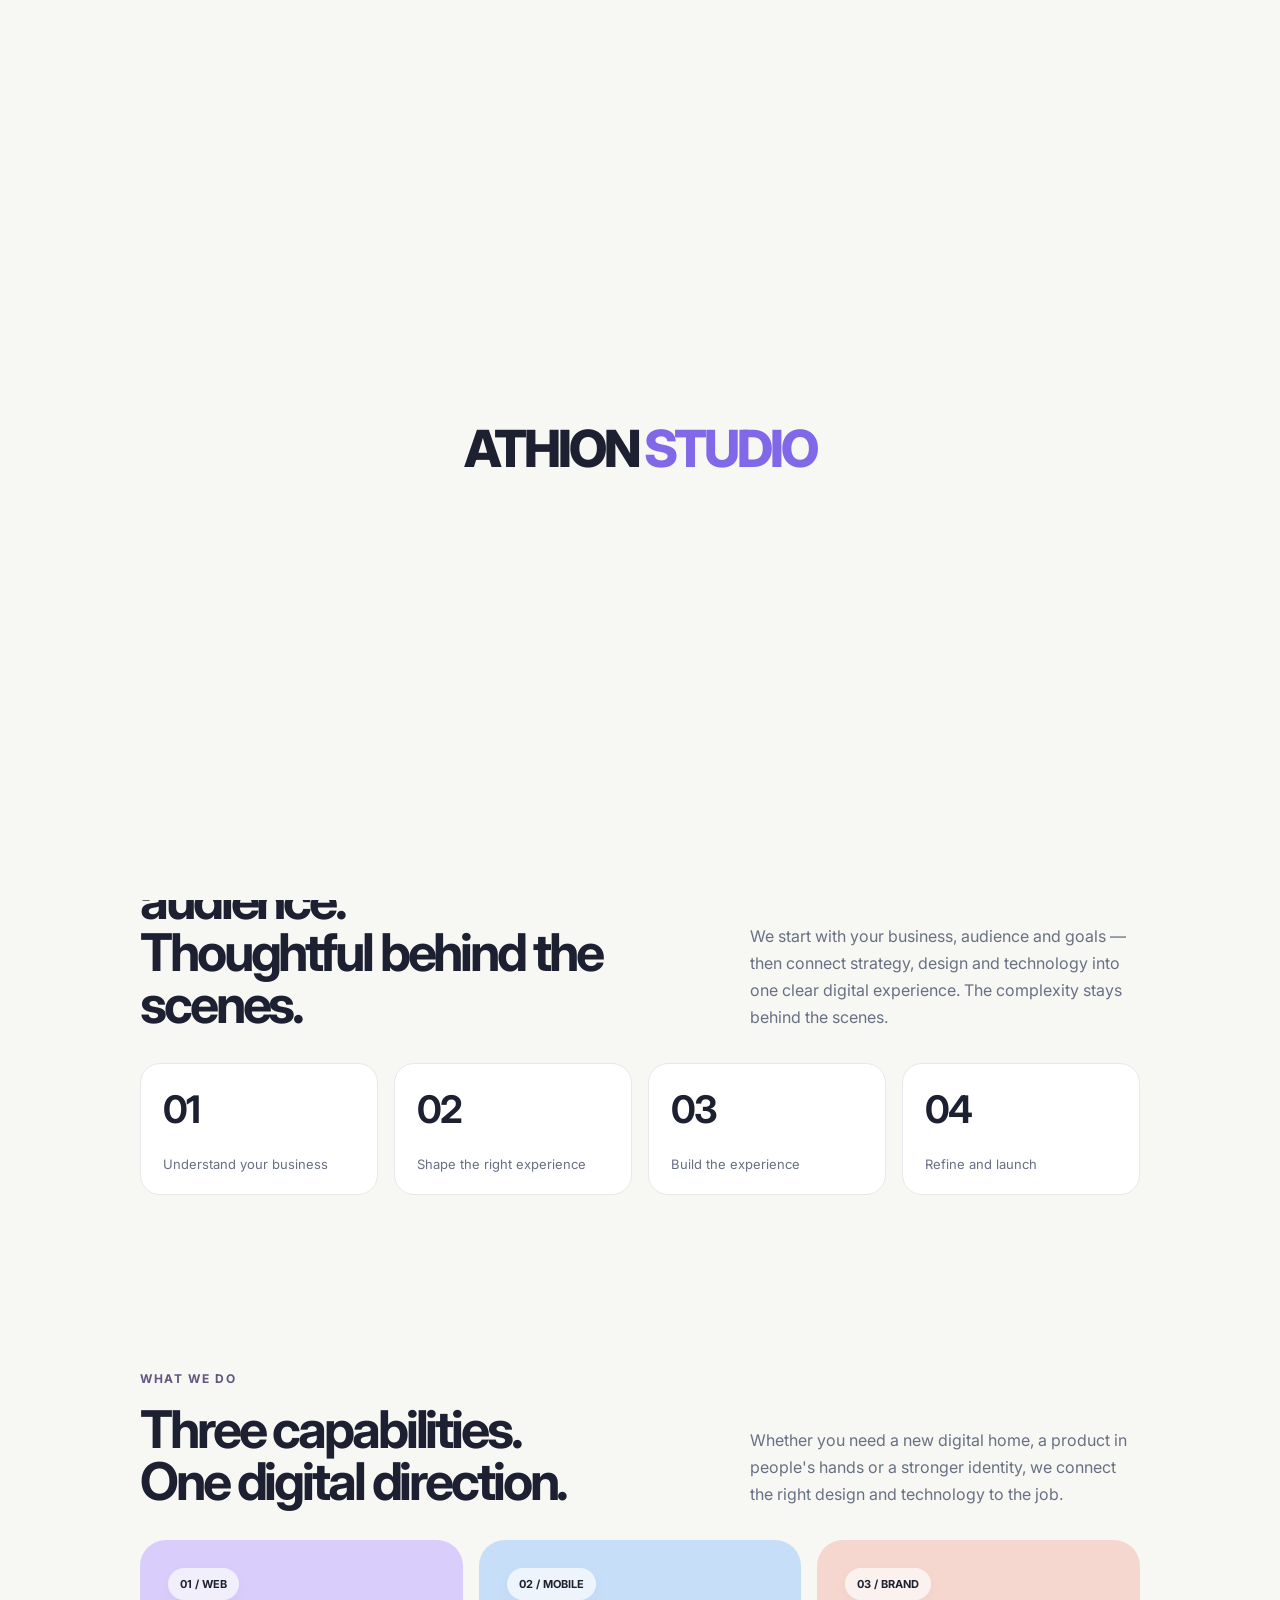
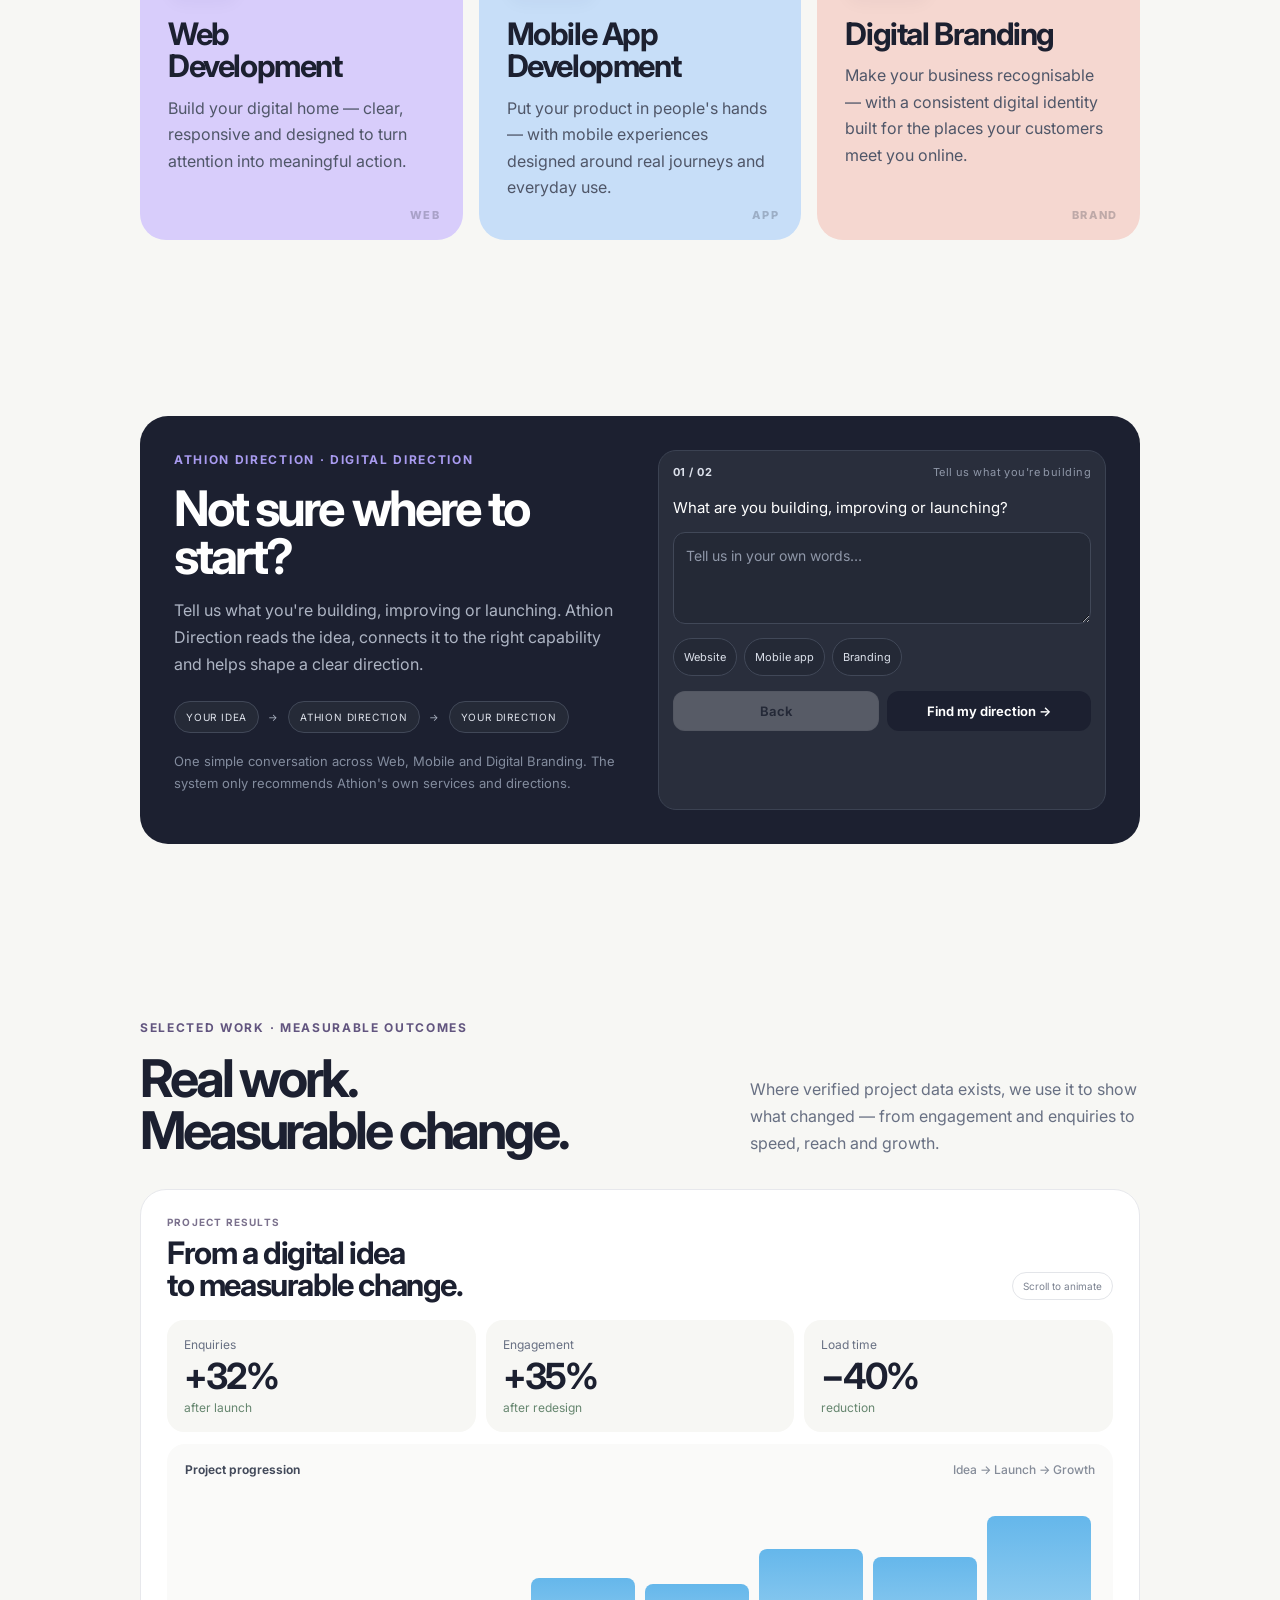
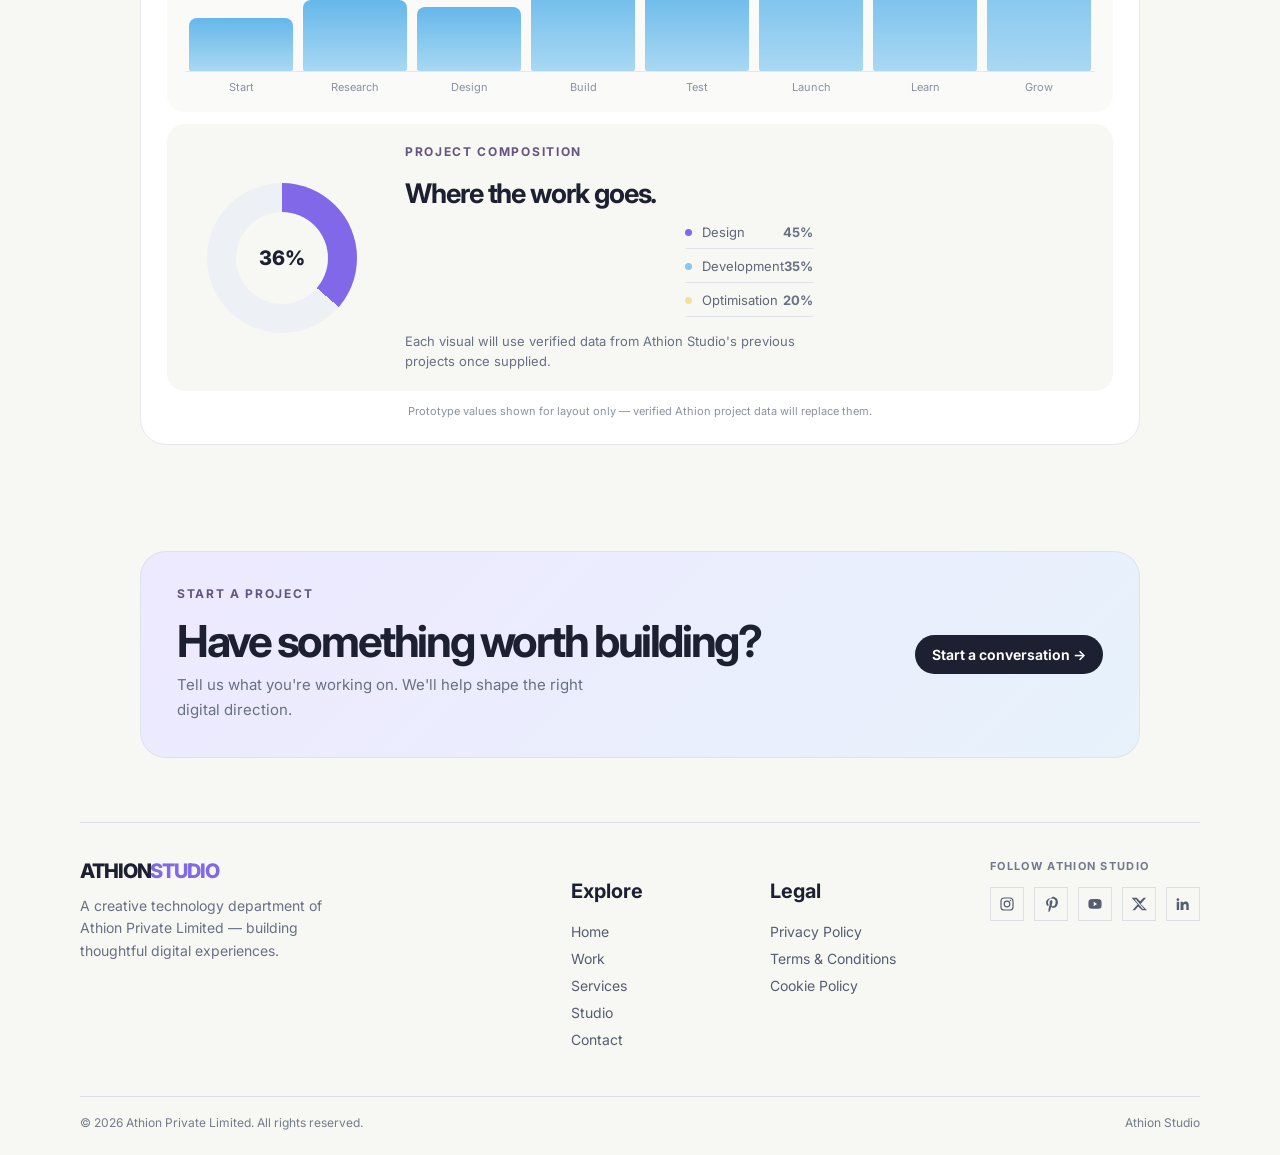
==== commit 8a9cad8a: "Change h4 headings to h3 in index.html Updated headings from h4 to h3 for better semantic structure." ====
--- a/index.html
+++ b/index.html
@@ -199,7 +199,7 @@
 <span>Project progression</span>
 <span>Idea → Launch → Growth</span>
 </div>
-<div aria-label="Illustrative project progression" class="animated-bars">
+<div class="animated-bars" role="img" aria-label="Illustrative project progression">
 <i data-height="31%"></i><i data-height="42%"></i><i data-height="38%"></i>
 <i data-height="55%"></i><i data-height="51%"></i><i data-height="72%"></i>
 <i data-height="67%"></i><i data-height="91%"></i>
@@ -247,7 +247,7 @@
 </div>
 <div class="footer-links">
 <div>
-<h4>Explore</h4>
+<h3>Explore</h3>
 <a href="#">Home</a>
 <a href="work.html">Work</a>
 <a href="services.html">Services</a>
@@ -255,7 +255,7 @@
 <a href="contact.html">Contact</a>
 </div>
 <div>
-<h4>Legal</h4>
+<h3>Legal</h3>
 <a href="legal/privacy.html">Privacy Policy</a>
 <a href="#">Terms &amp; Conditions</a>
 <a href="legal/cookies.html">Cookie Policy</a>
--- a/css/style.css
+++ b/css/style.css
@@ -694,3 +694,12 @@
 @media(prefers-reduced-motion:reduce){
   .mobile-menu-toggle span,.mobile-menu{transition:none!important}
 }
+
+/* Social footer */
+.footer-main{grid-template-columns:1.2fr 1fr auto}
+.footer-social h2{font-size:11px;text-transform:uppercase;letter-spacing:.12em;margin:0 0 14px;color:#73798a}
+.social-icons{display:flex;align-items:center;gap:10px}
+.social-icon{width:34px;height:34px;display:inline-flex;align-items:center;justify-content:center;border:1px solid #dedfe3;color:#555d70;text-decoration:none;transition:color .2s ease,background-color .2s ease,border-color .2s ease,transform .2s ease}
+.social-icon svg{width:16px;height:16px;display:block}
+.social-icon:hover{color:#fff;background:#111;border-color:#111;transform:translateY(-2px)}
+@media(max-width:760px){.footer-main{grid-template-columns:1fr;gap:30px}.footer-social{padding-top:2px}}
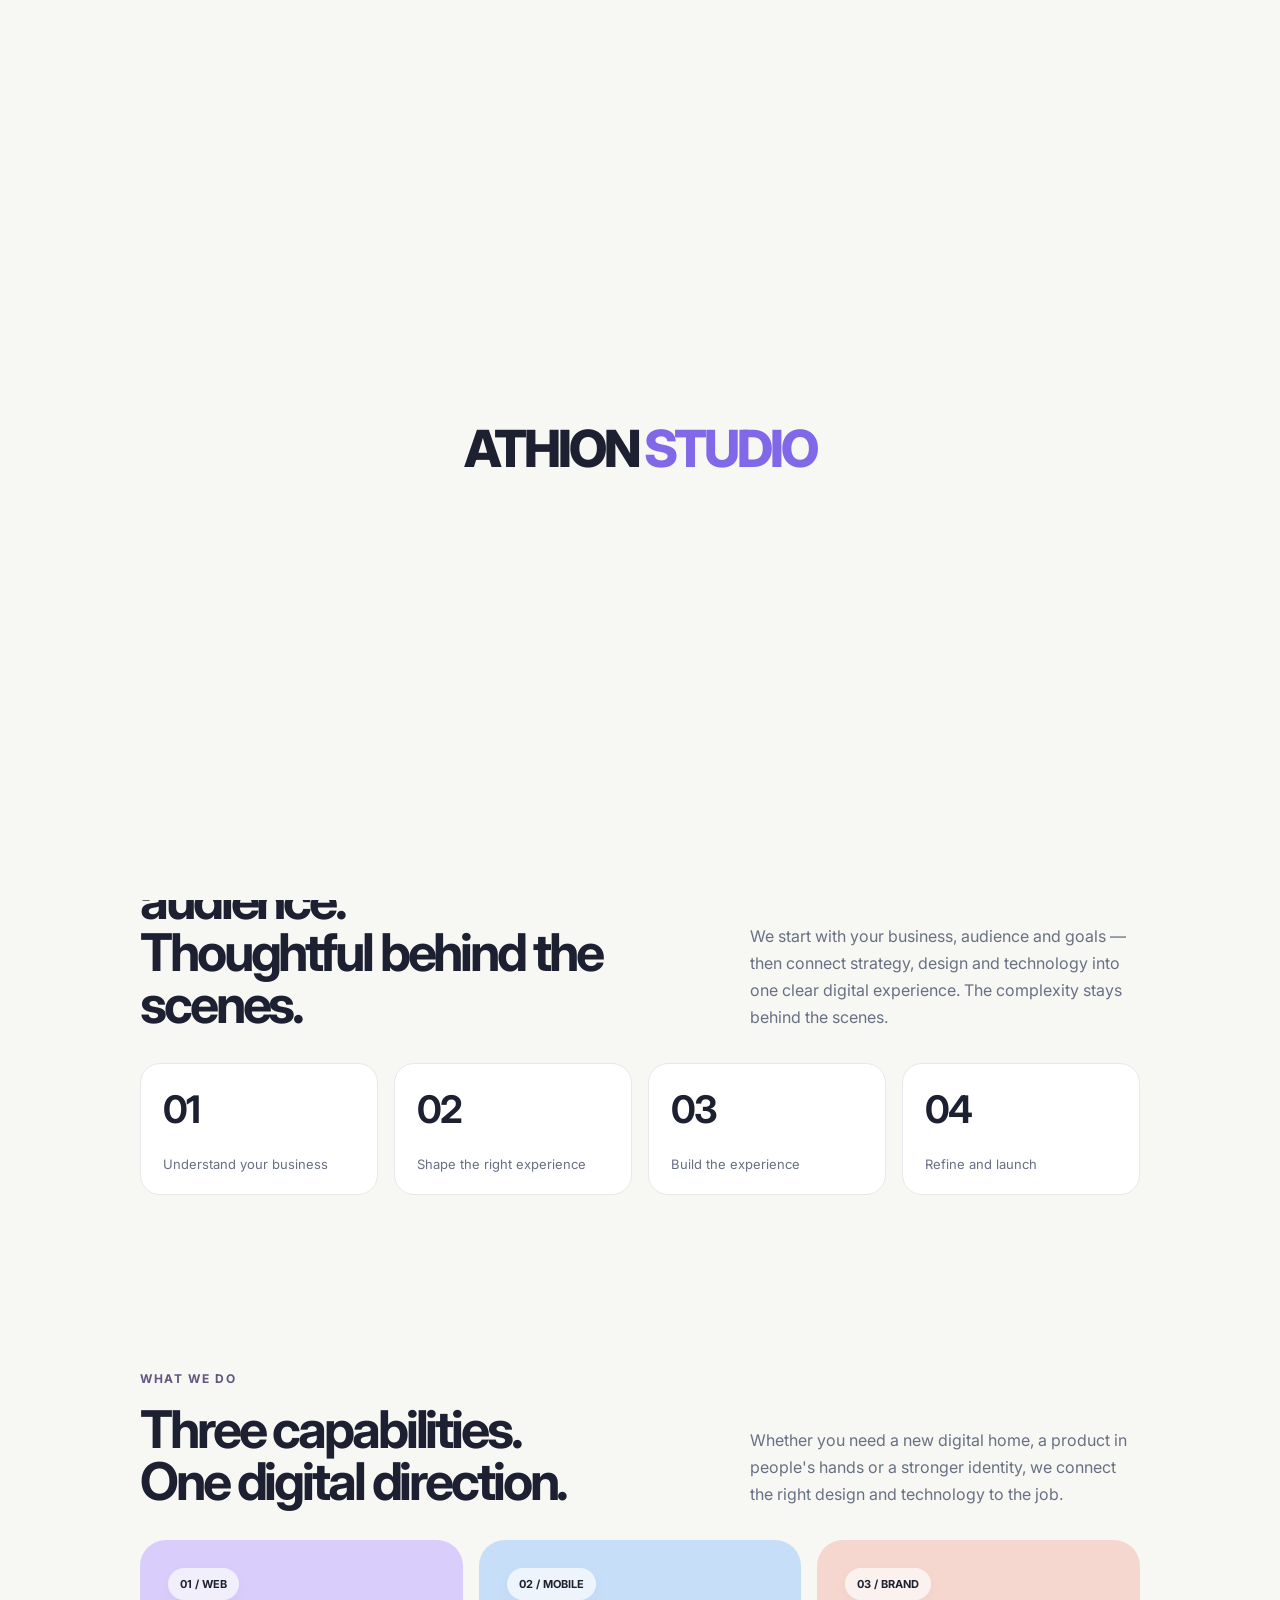
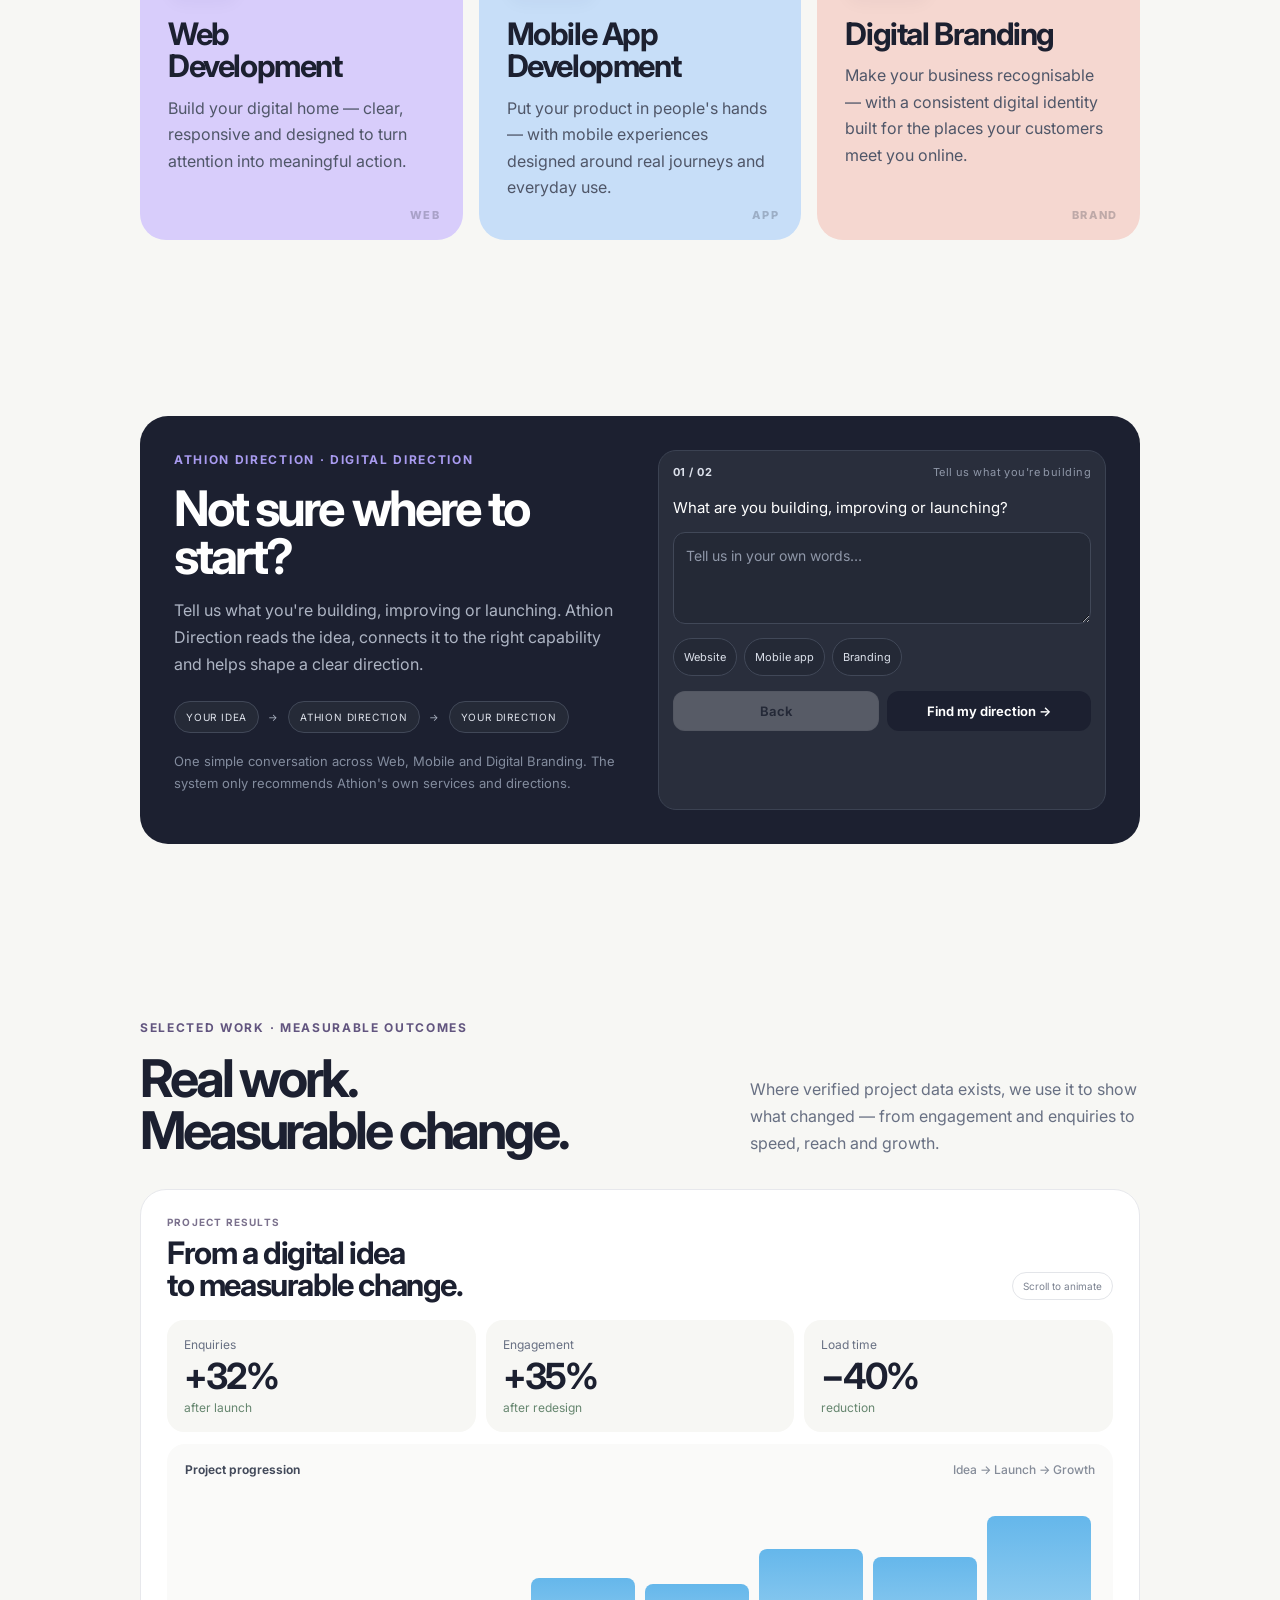
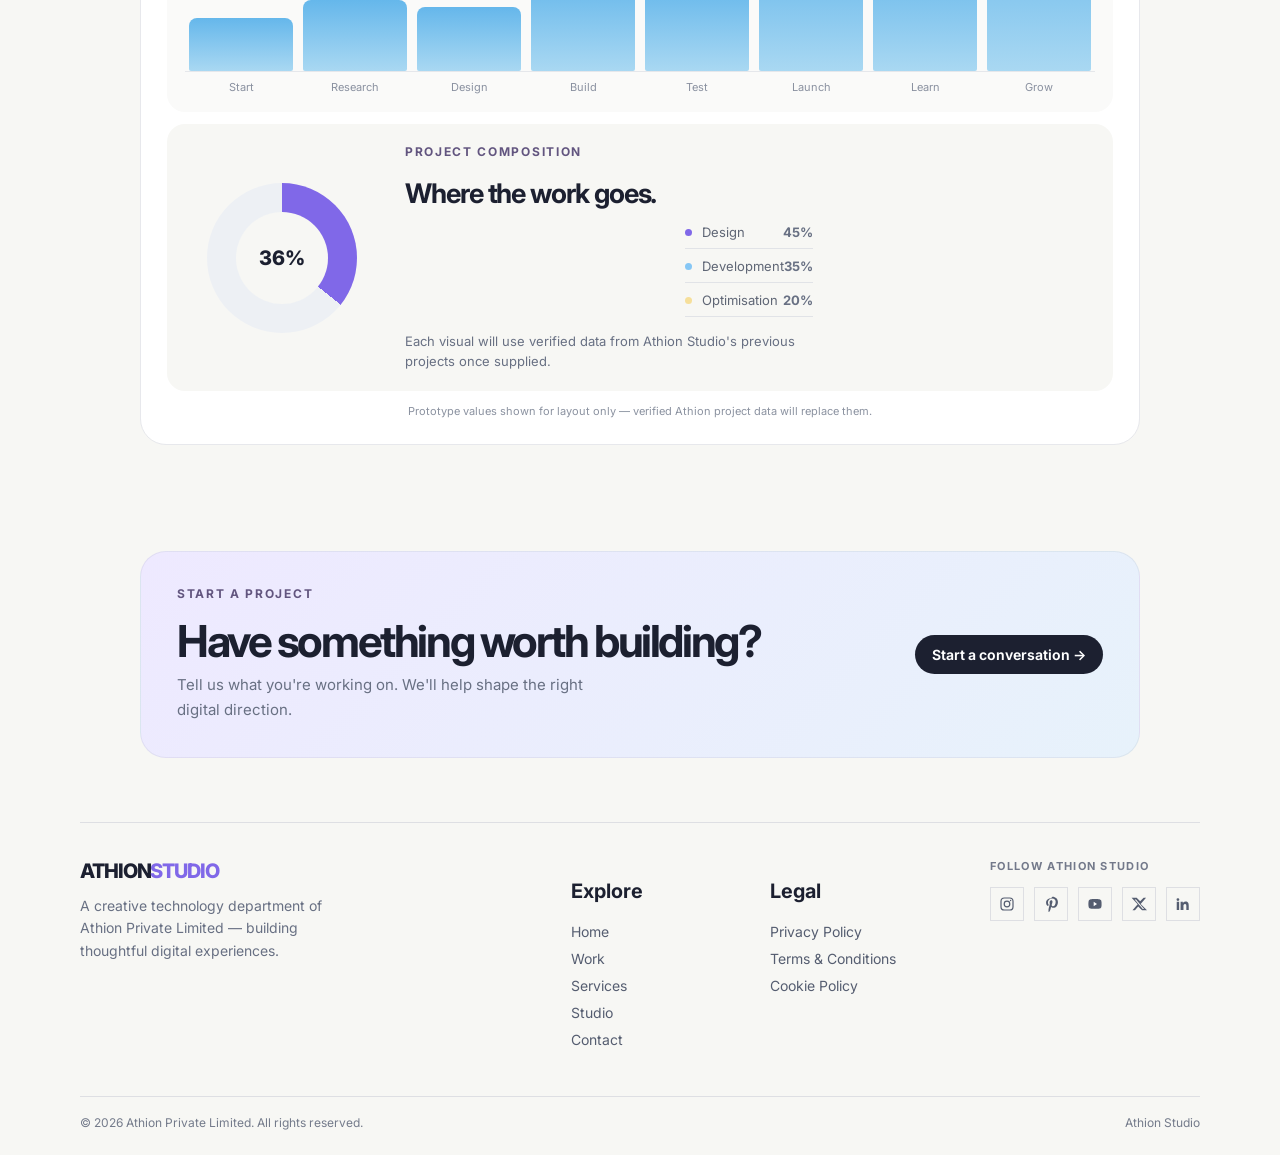
==== commit 90e1df2a: "Fix aria-label for animated bars div" ====
--- a/index.html
+++ b/index.html
@@ -199,7 +199,7 @@
 <span>Project progression</span>
 <span>Idea → Launch → Growth</span>
 </div>
-<div class="animated-bars" role="img" aria-label="Illustrative project progression">
+<div aria-label="Illustrative project progression" class="animated-bars">
 <i data-height="31%"></i><i data-height="42%"></i><i data-height="38%"></i>
 <i data-height="55%"></i><i data-height="51%"></i><i data-height="72%"></i>
 <i data-height="67%"></i><i data-height="91%"></i>
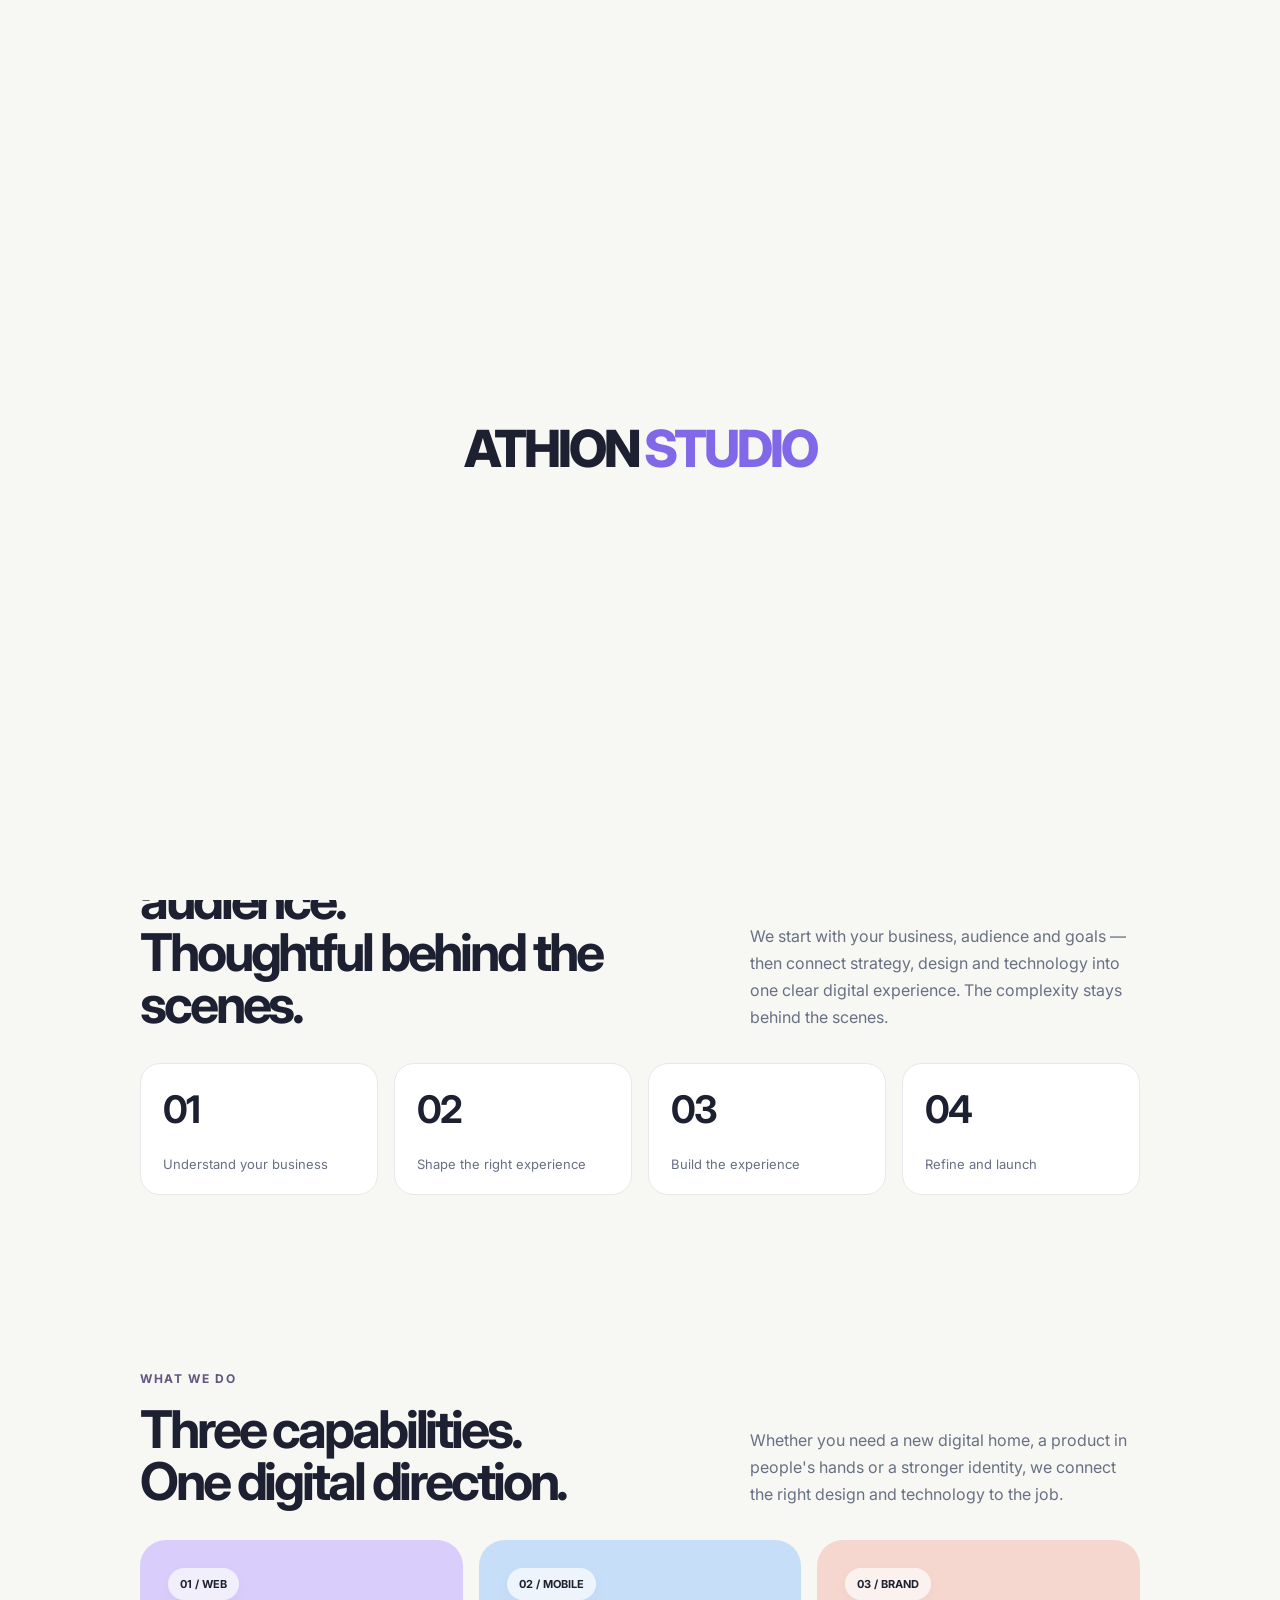
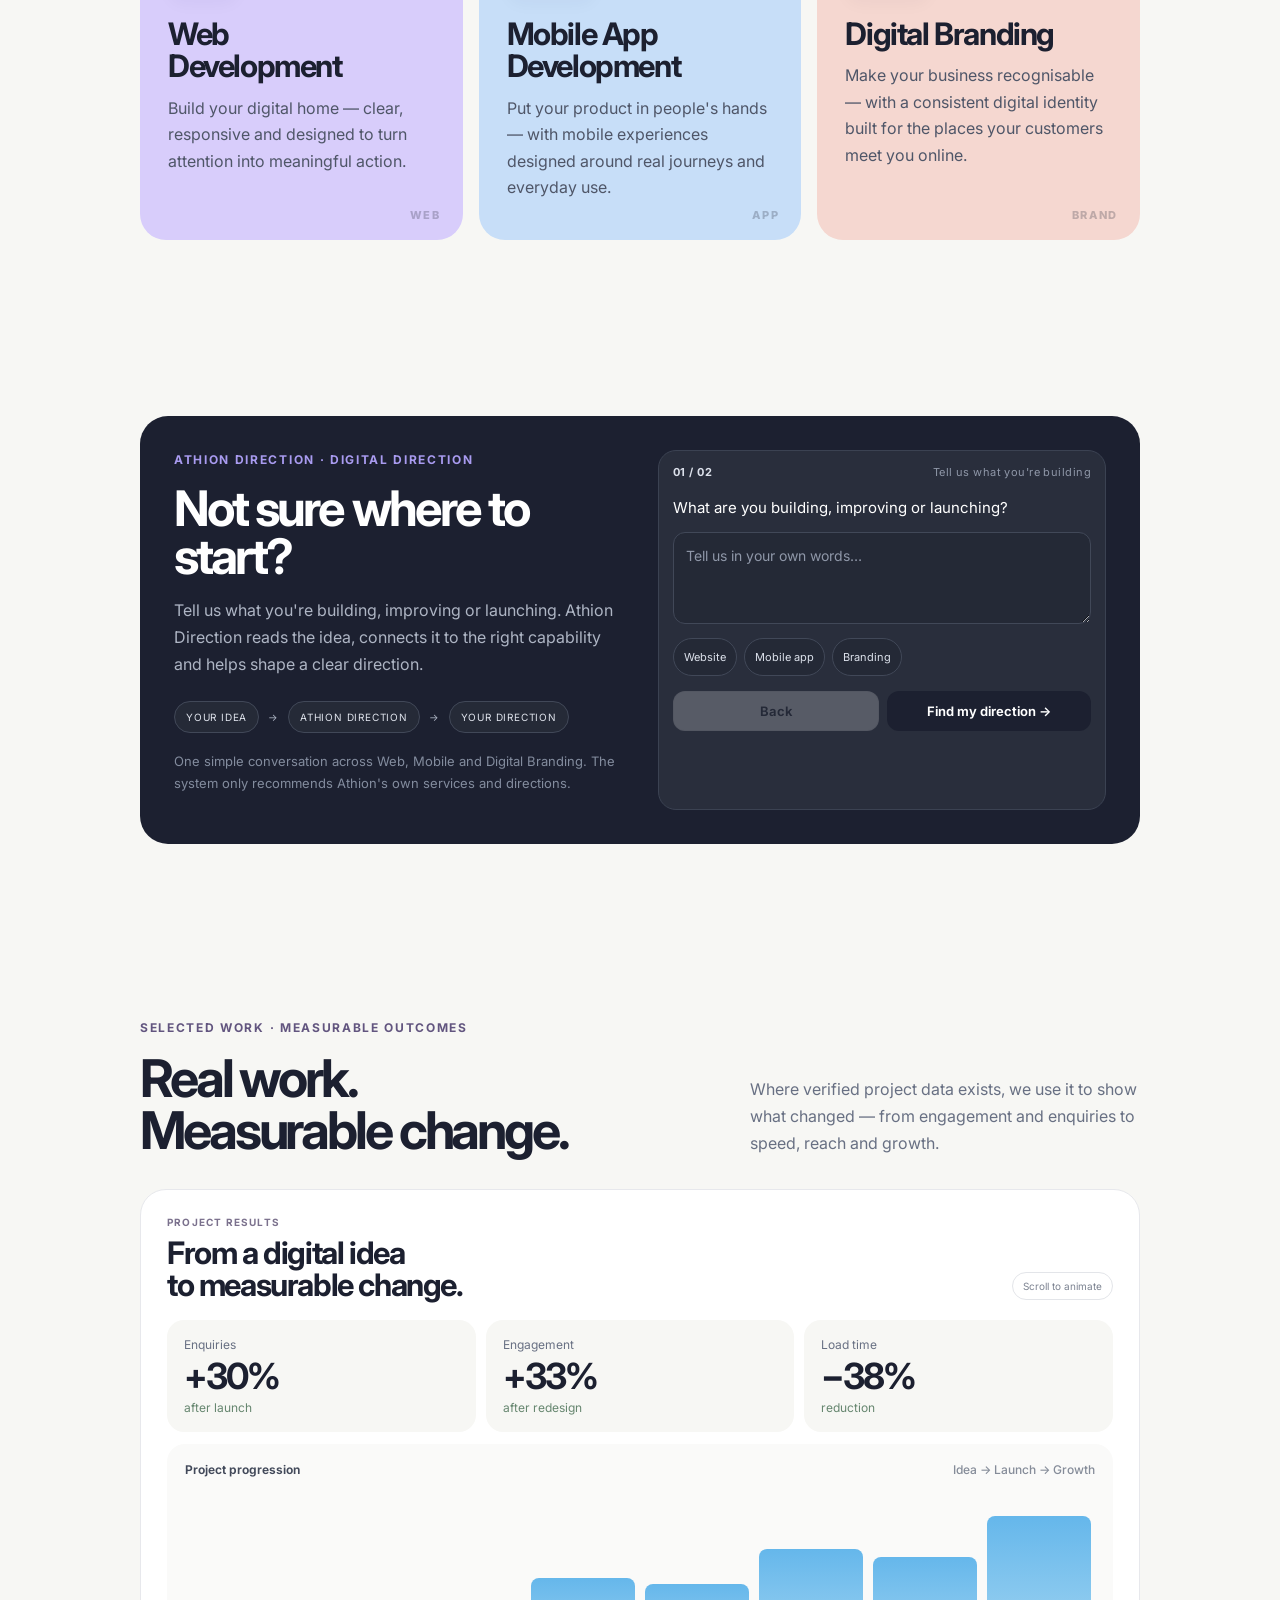
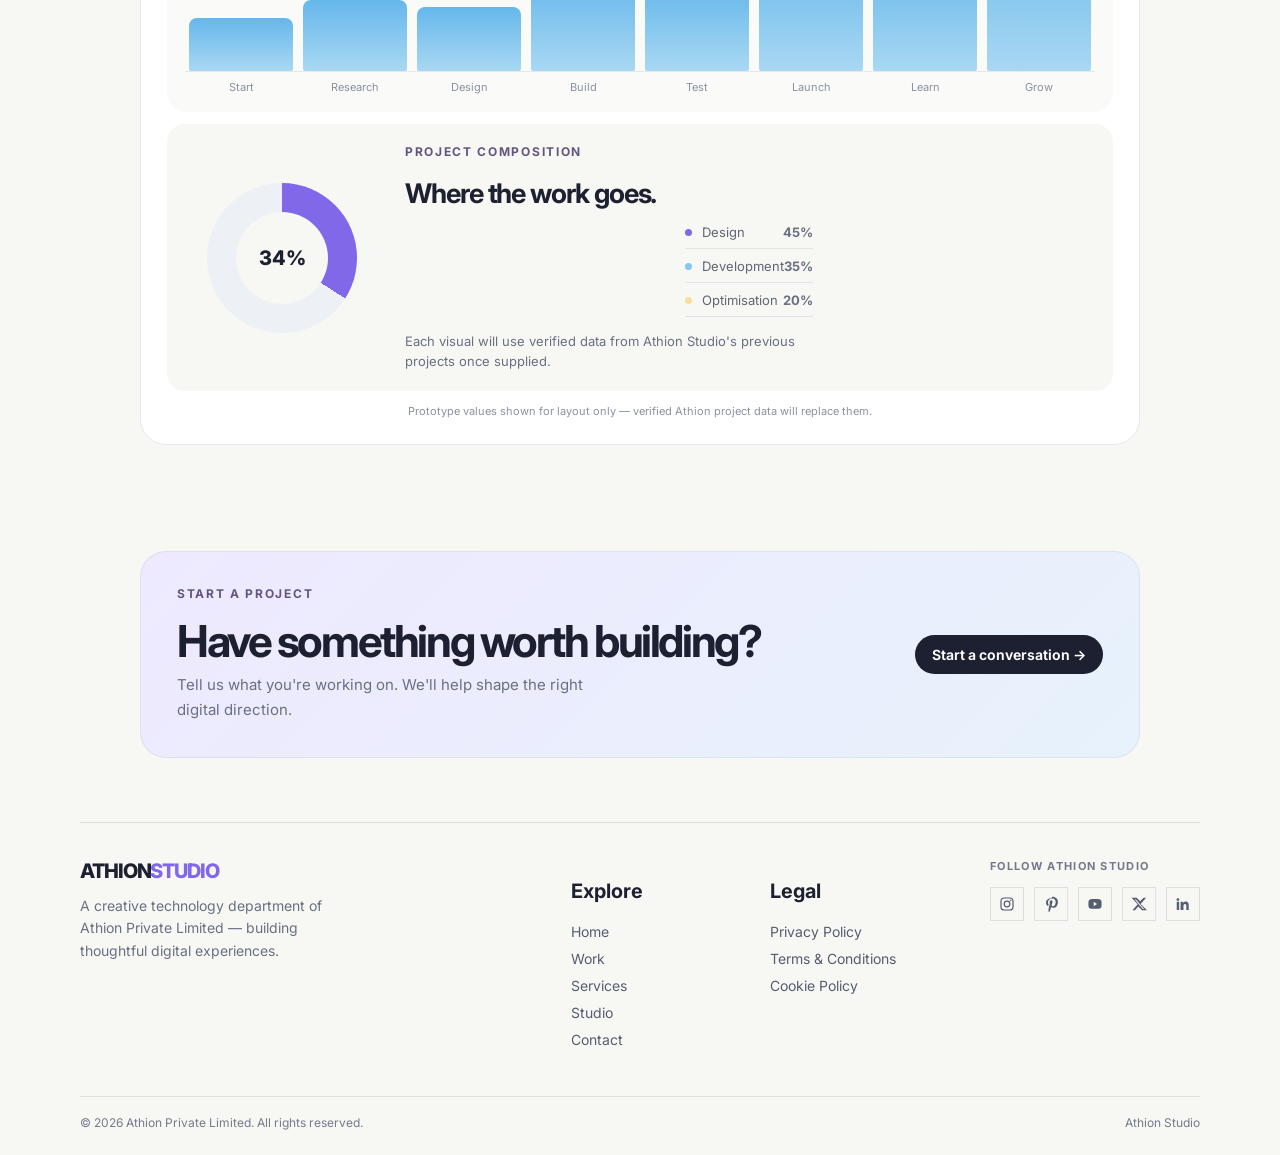
==== commit 3916a4b4: "Fix aria-label for animated bars div" ====
--- a/index.html
+++ b/index.html
@@ -199,7 +199,7 @@
 <span>Project progression</span>
 <span>Idea → Launch → Growth</span>
 </div>
-<div aria-label="Illustrative project progression" class="animated-bars">
+<div aria-label="Illustrative project progression" class="animated-bars" role="img">
 <i data-height="31%"></i><i data-height="42%"></i><i data-height="38%"></i>
 <i data-height="55%"></i><i data-height="51%"></i><i data-height="72%"></i>
 <i data-height="67%"></i><i data-height="91%"></i>
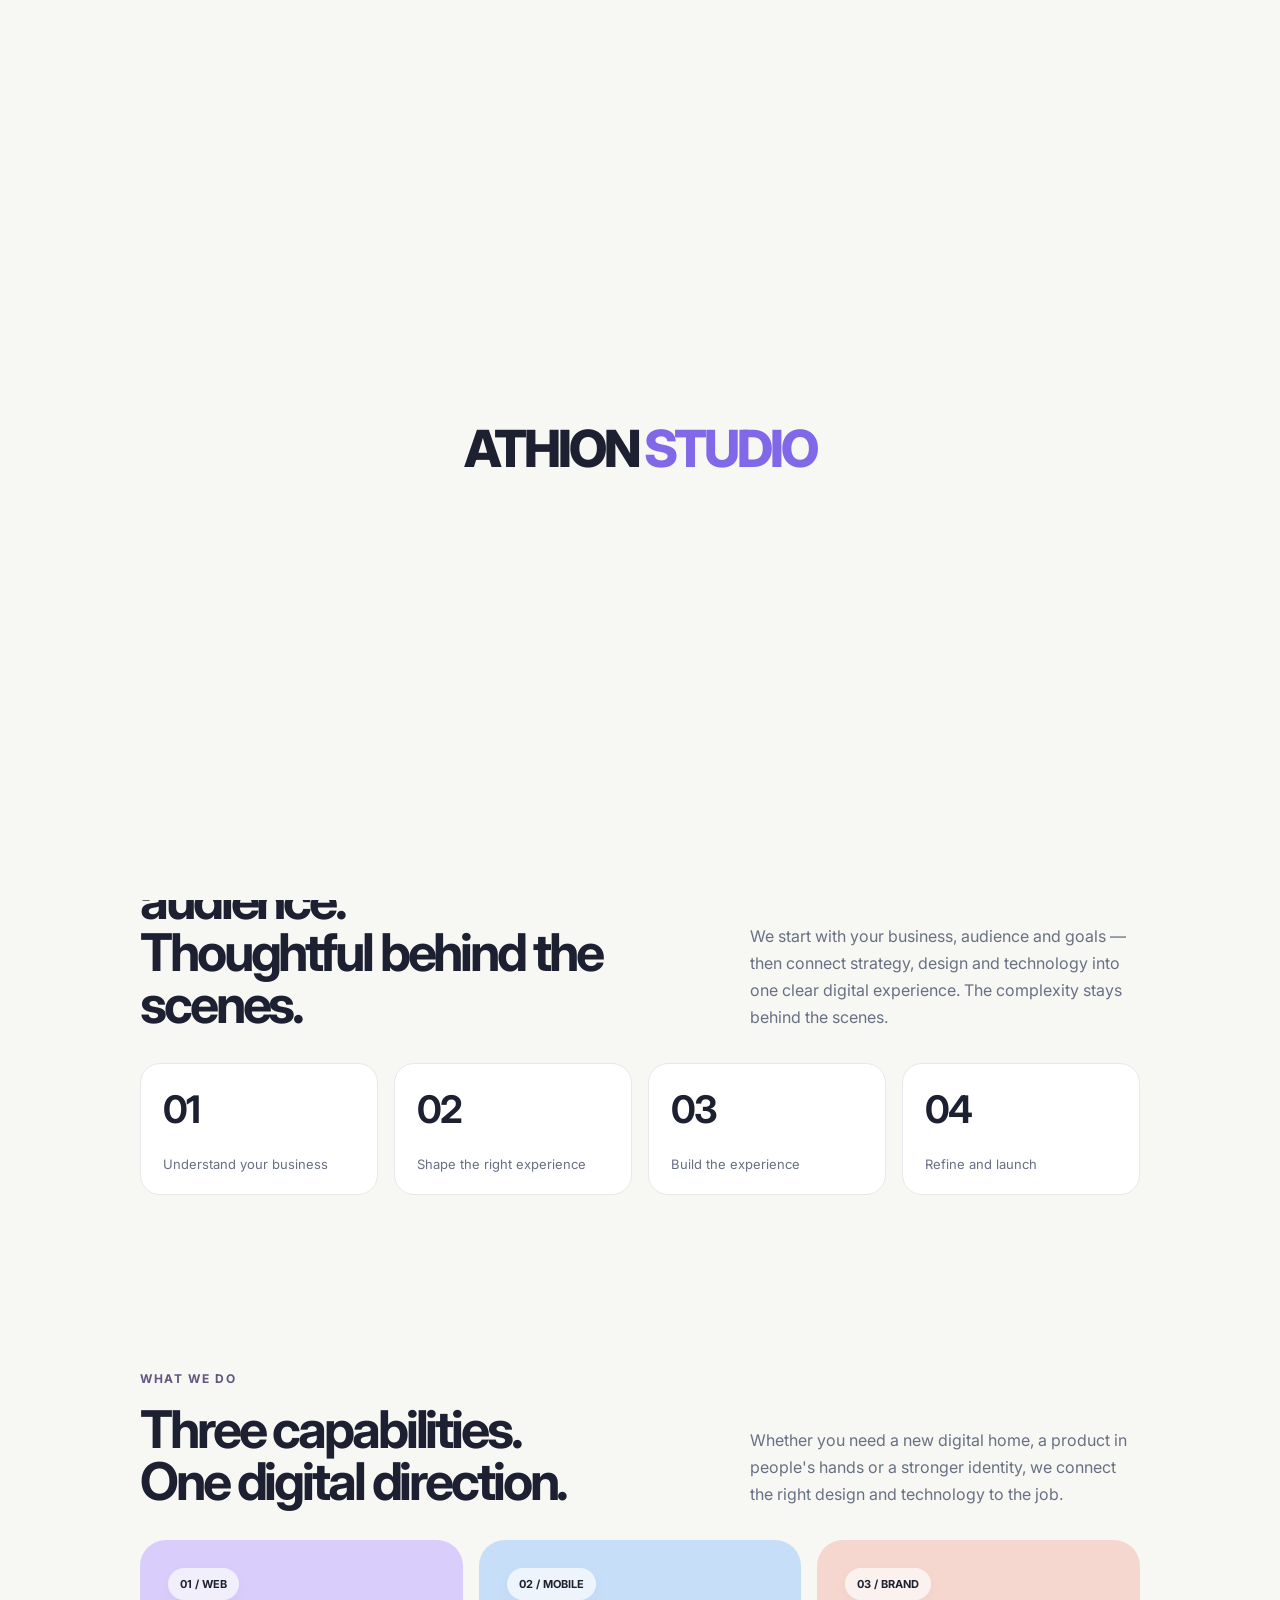
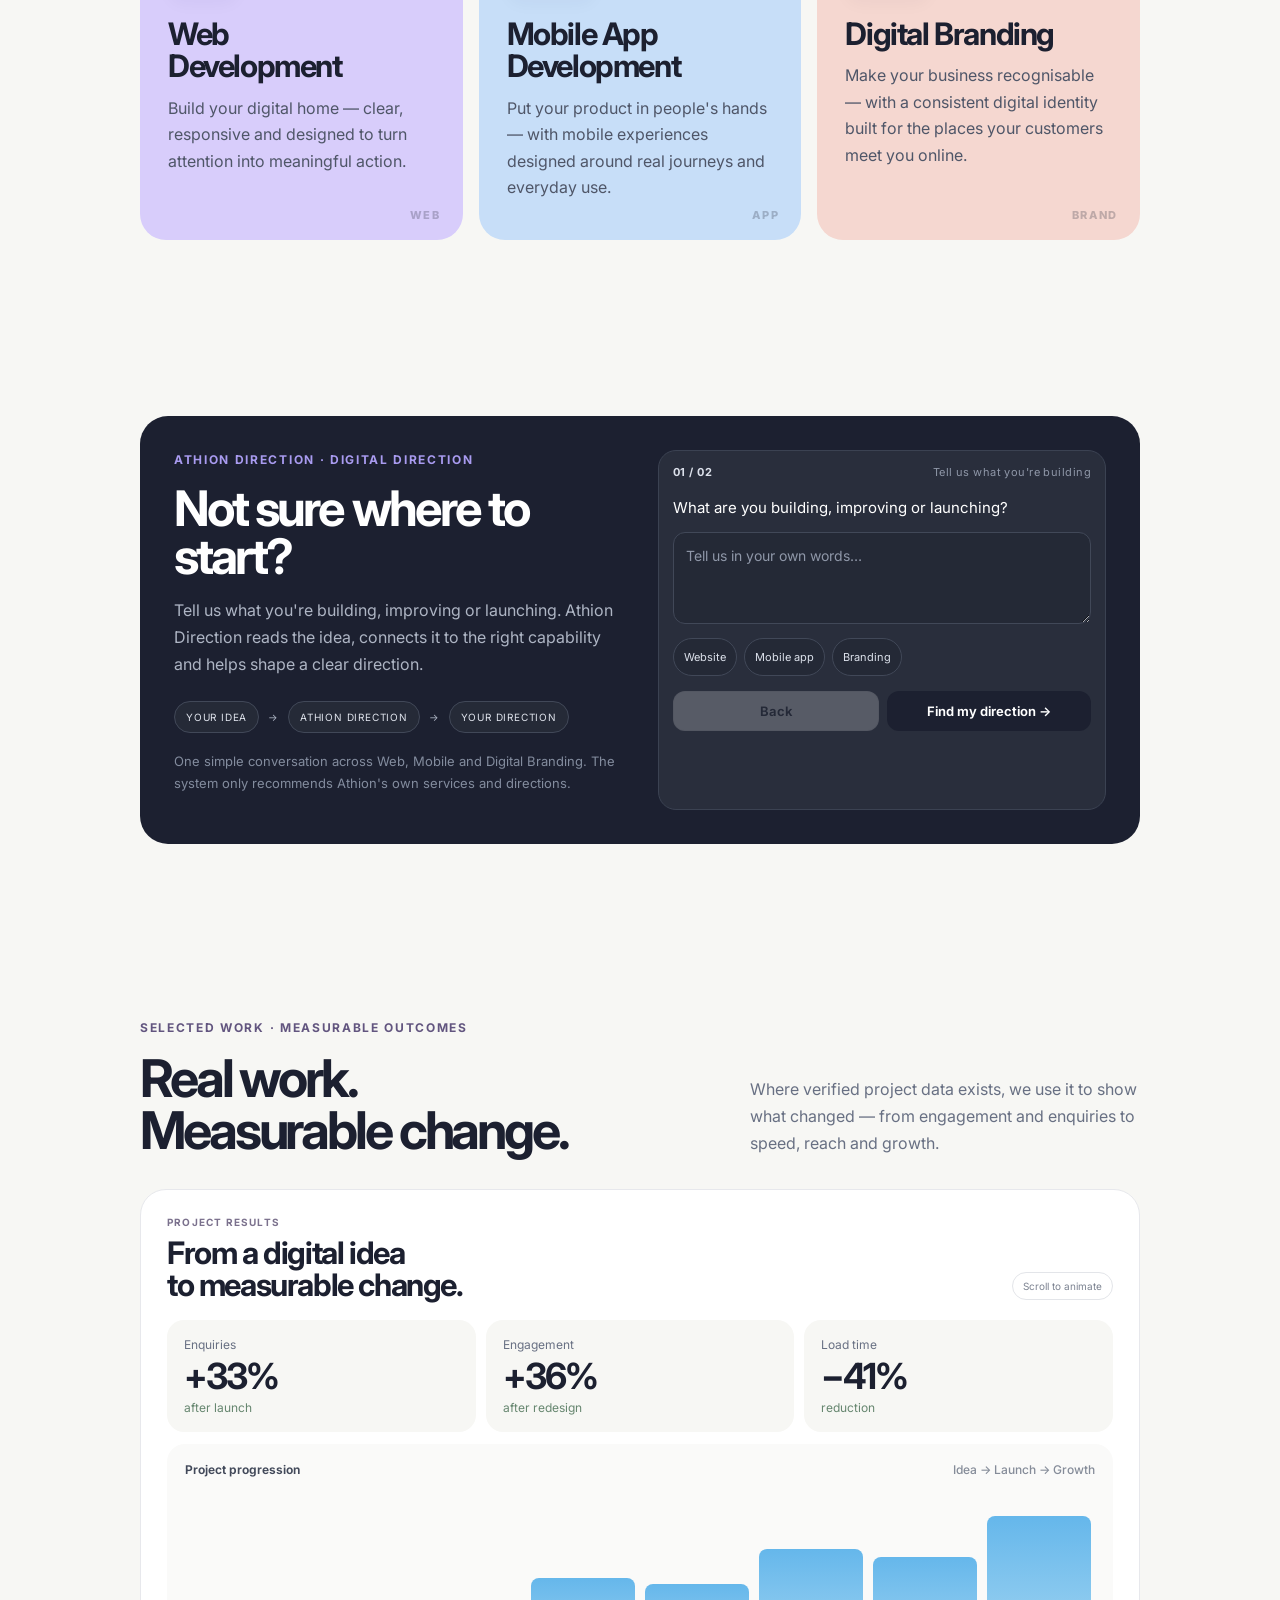
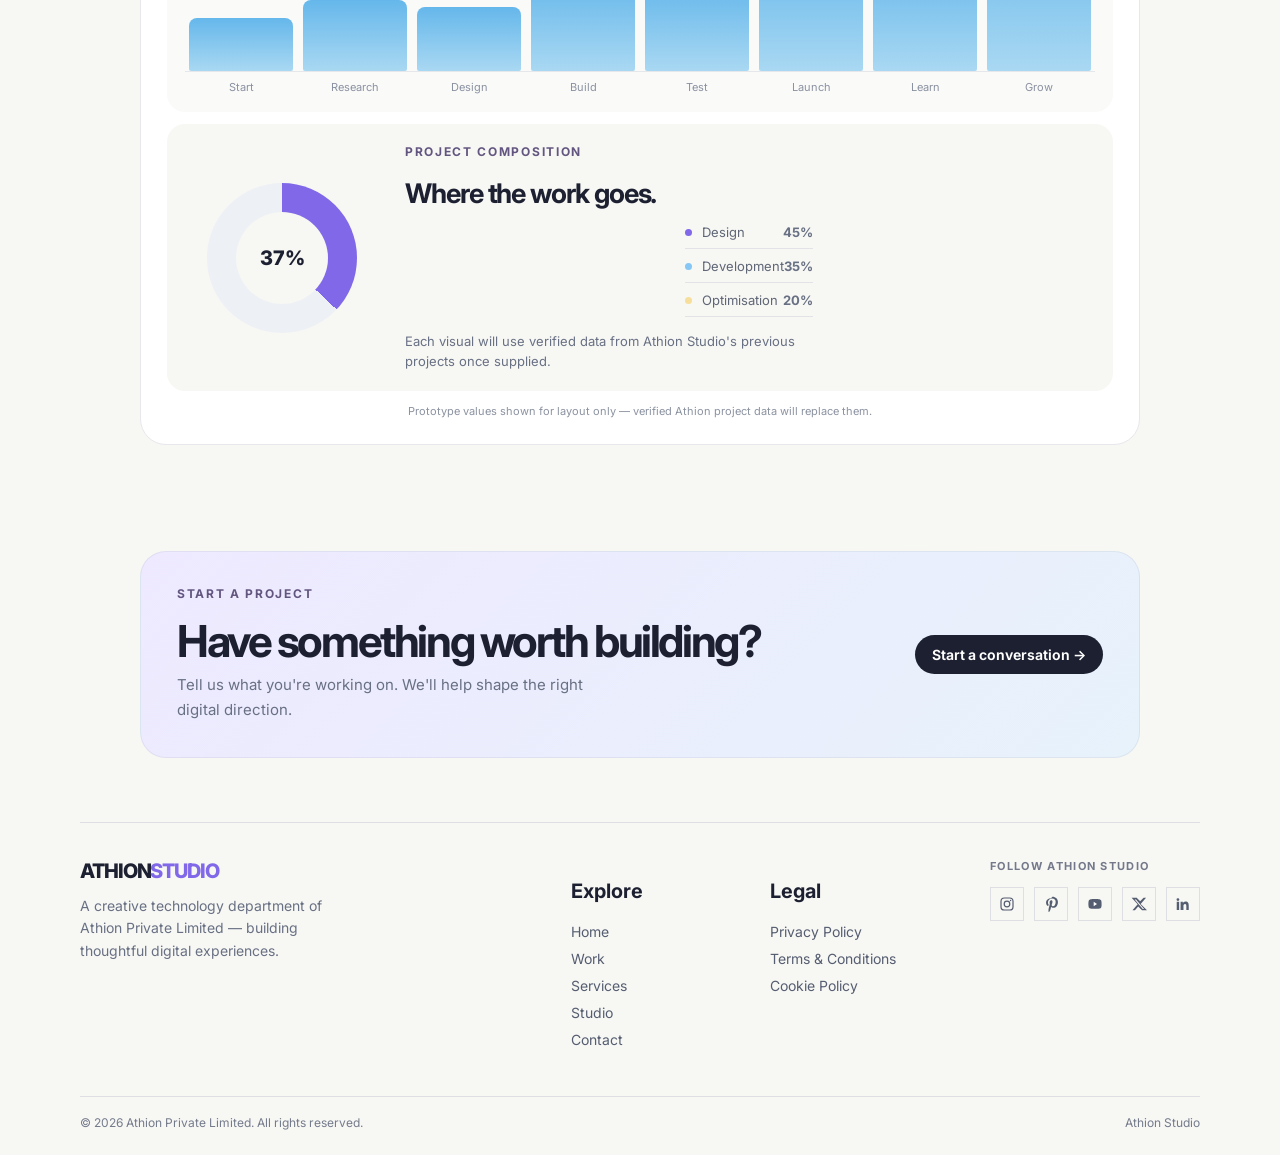
==== commit e25bb980: "Add defer attribute to script tag in index.html" ====
--- a/index.html
+++ b/index.html
@@ -268,6 +268,6 @@
 </div>
 </footer>
 </div>
-<script src="js/script.js"></script>
+<script src="js/script.js" defer></script>
 </body>
 </html>
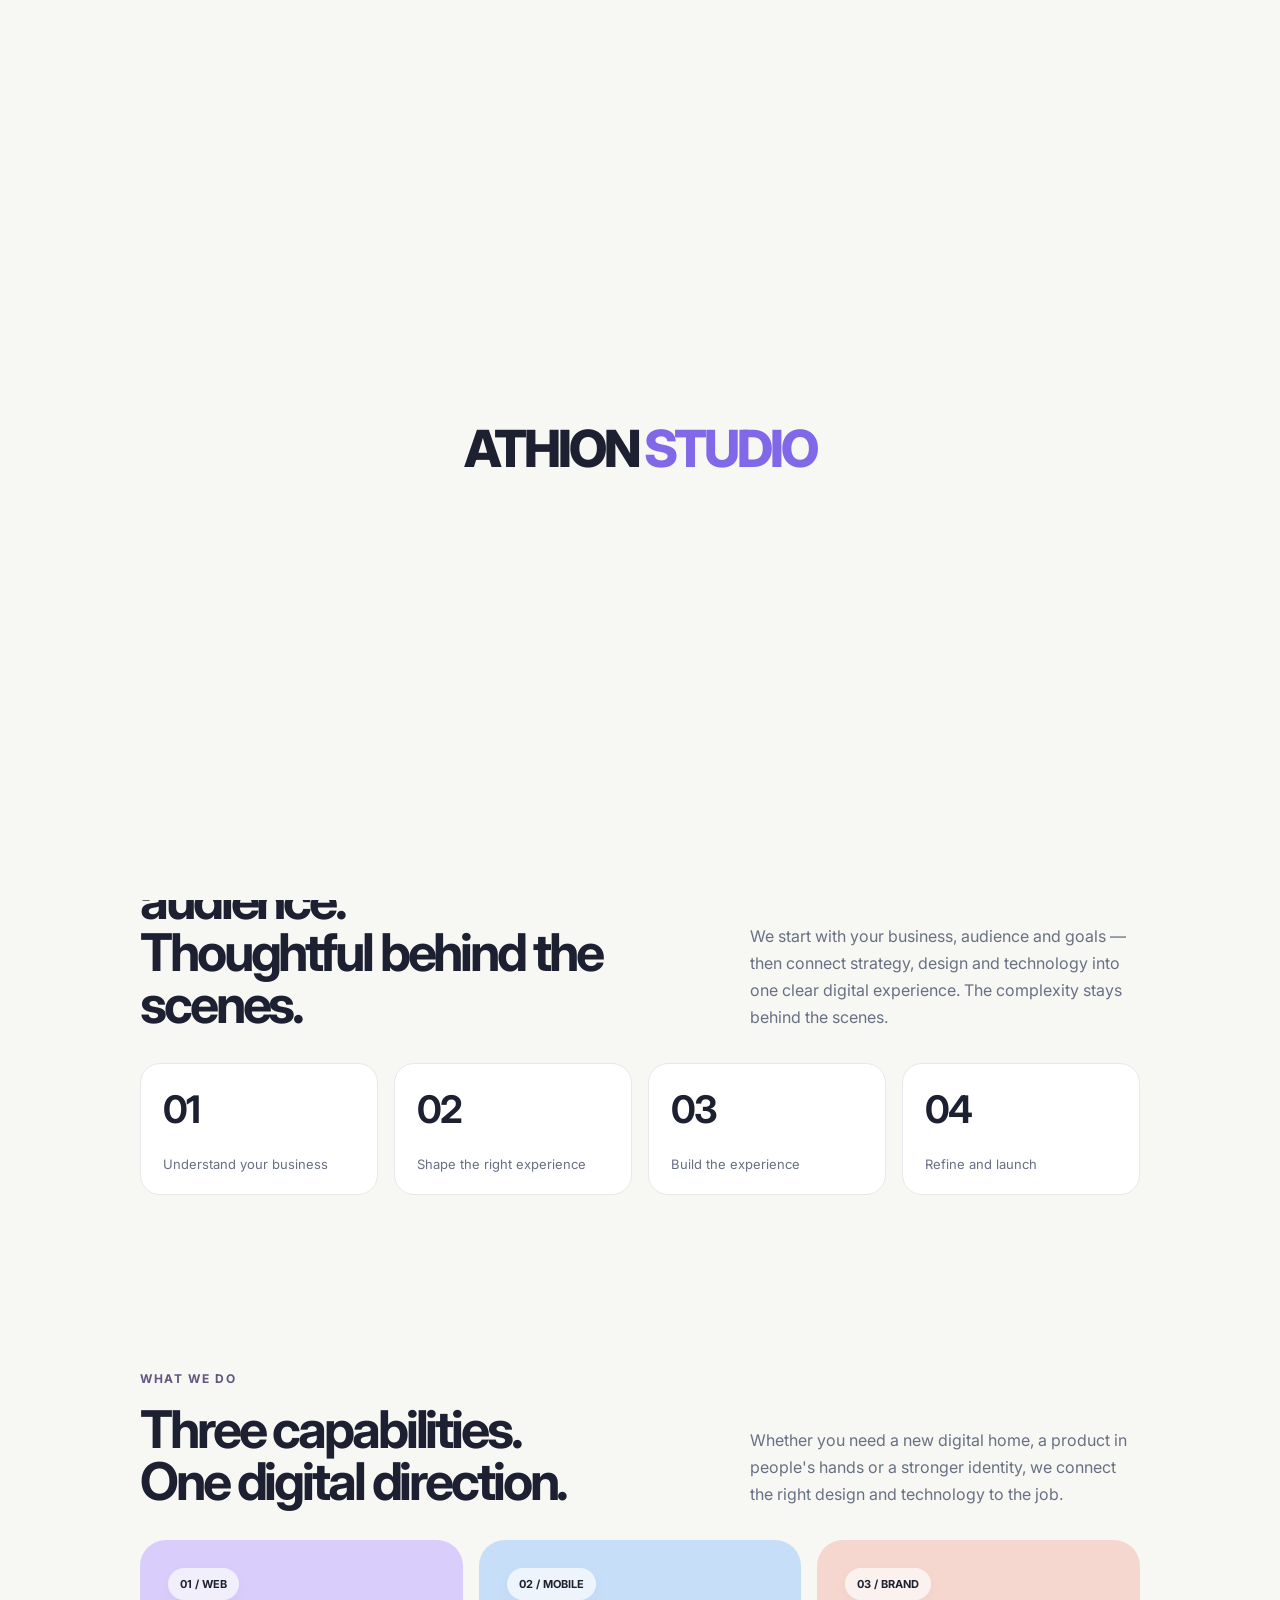
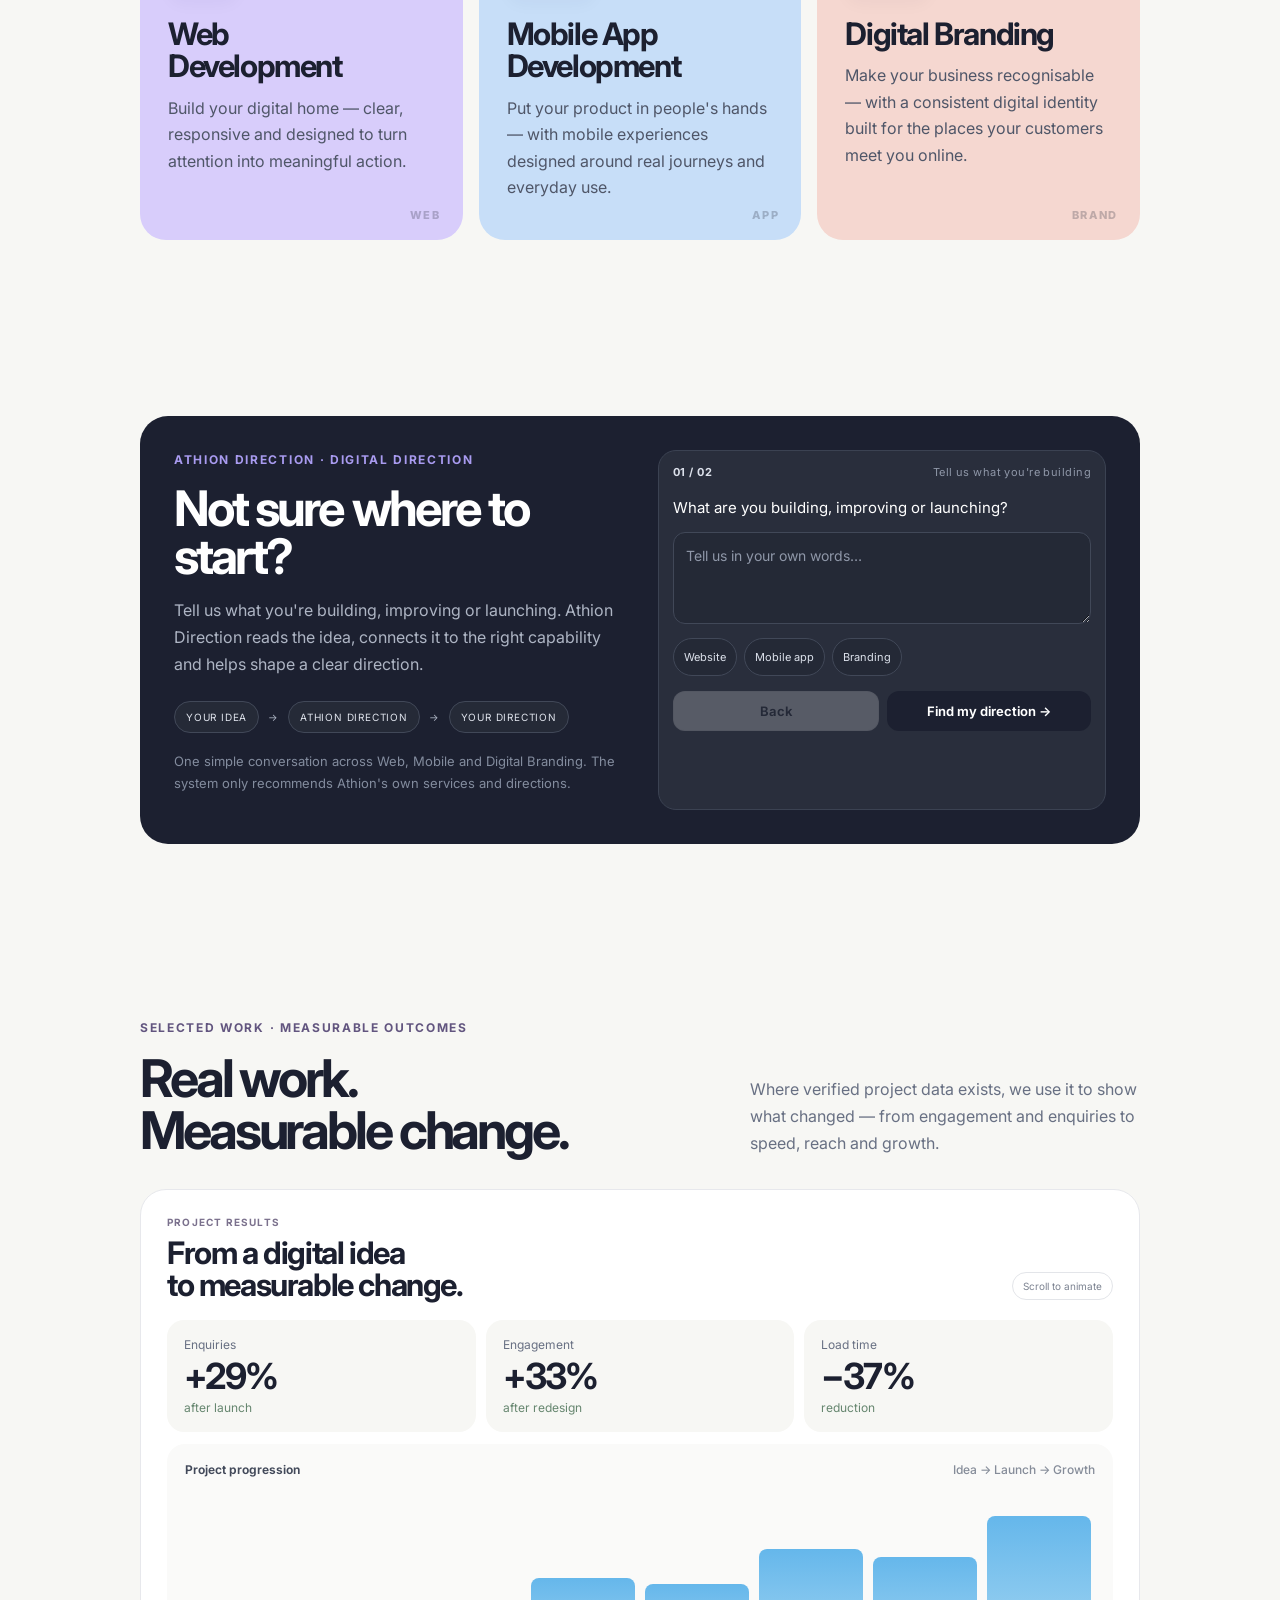
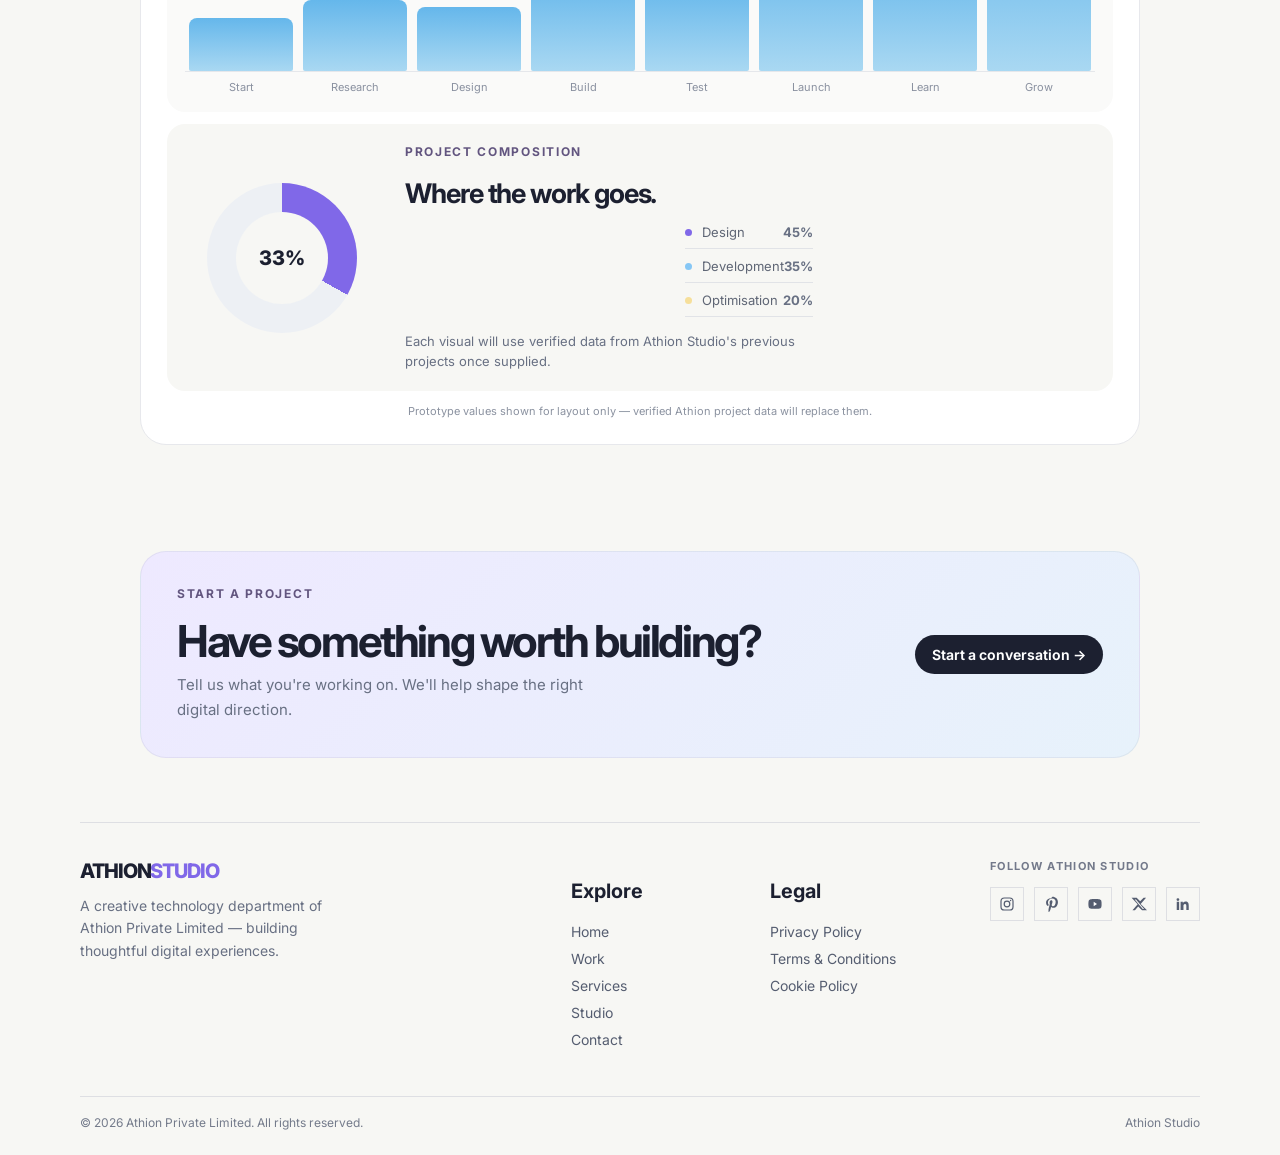
==== commit ae036997: "Remove 'defer' attribute from script tag" ====
--- a/index.html
+++ b/index.html
@@ -268,6 +268,6 @@
 </div>
 </footer>
 </div>
-<script src="js/script.js" defer></script>
+<script src="js/script.js"></script>
 </body>
 </html>
